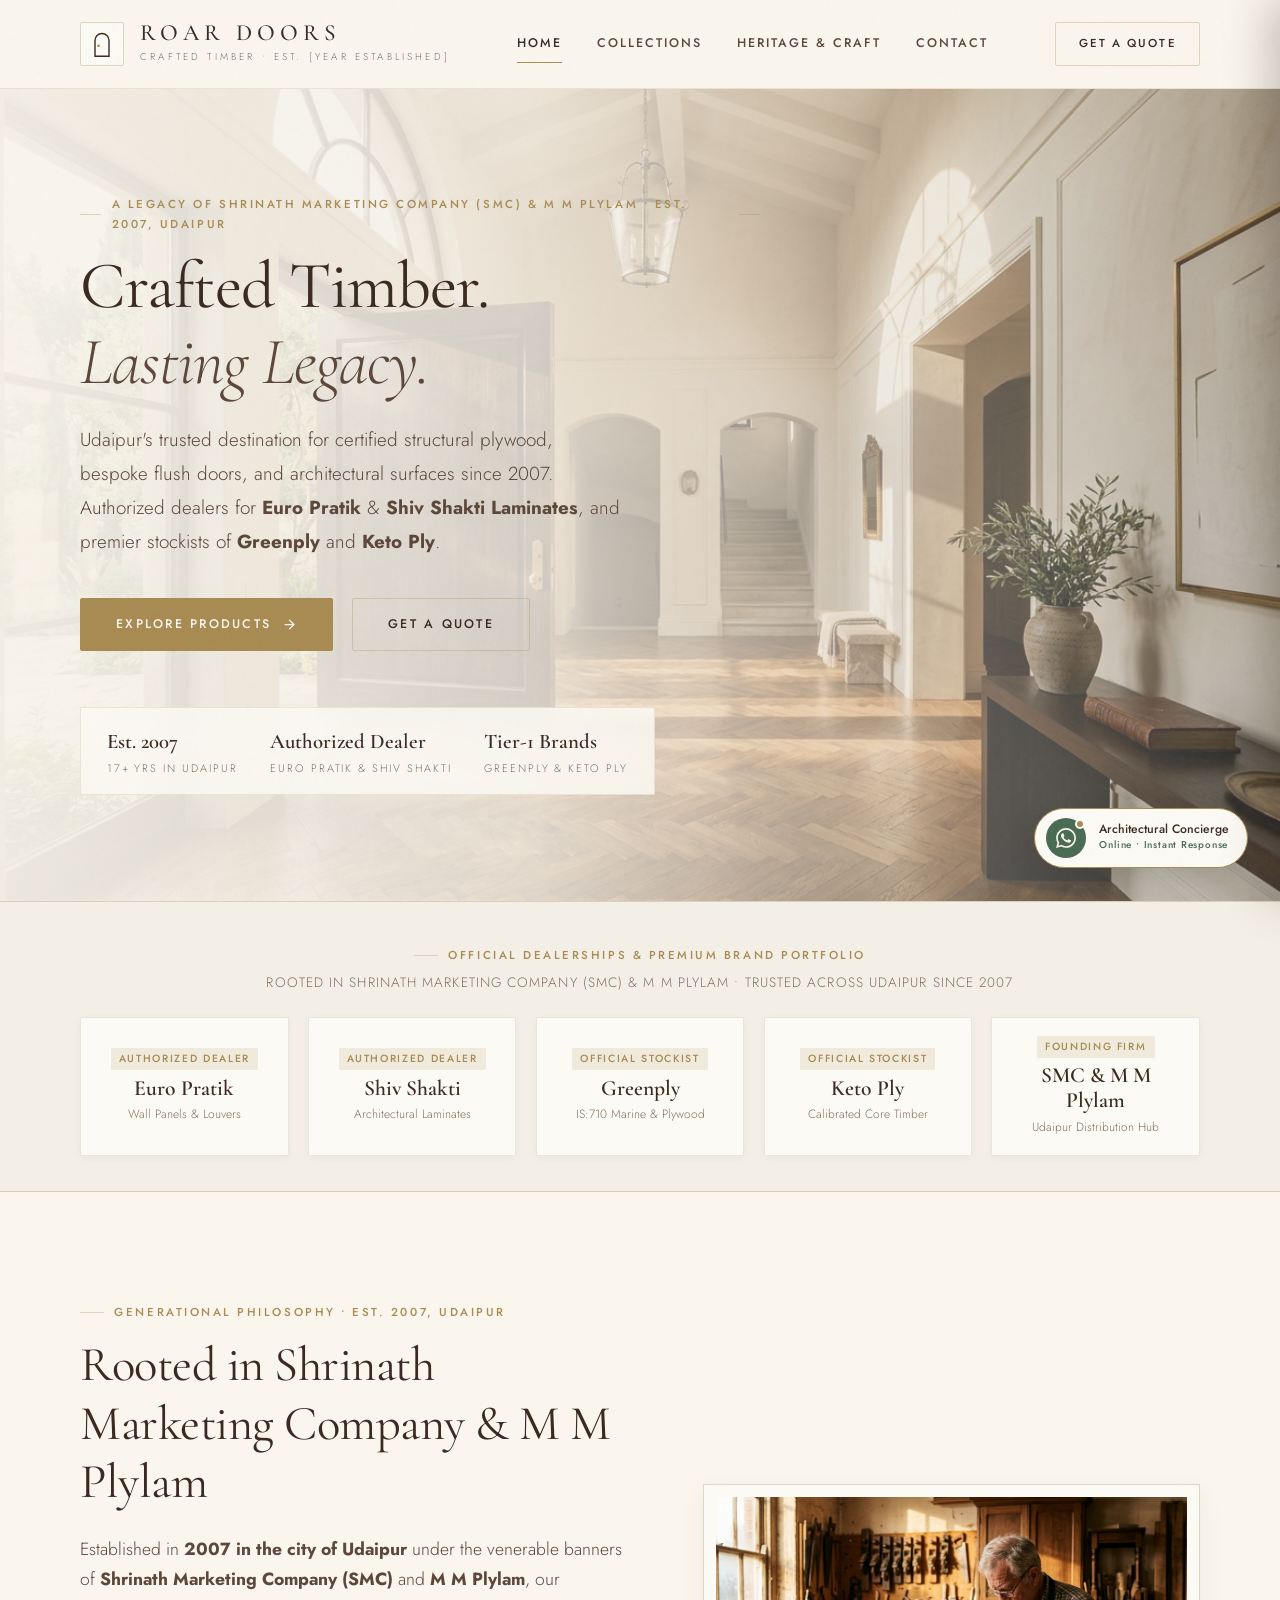
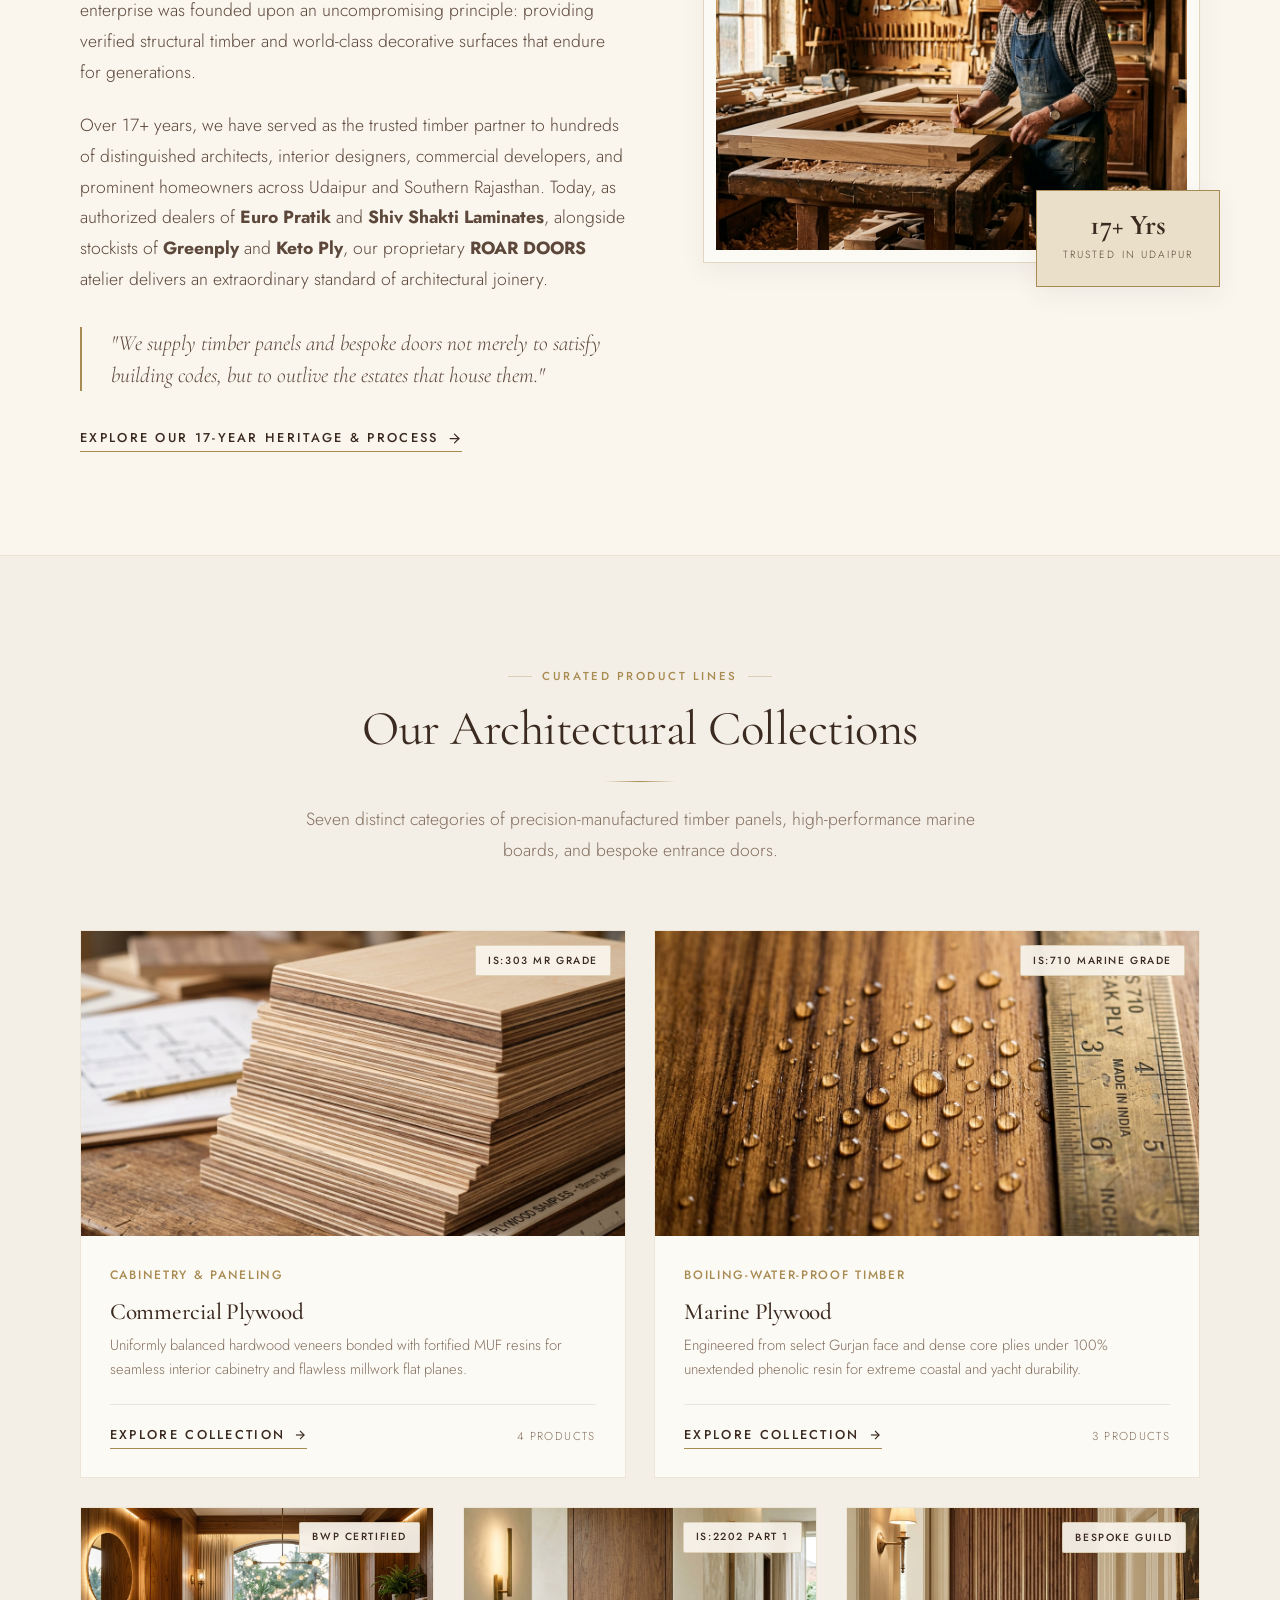
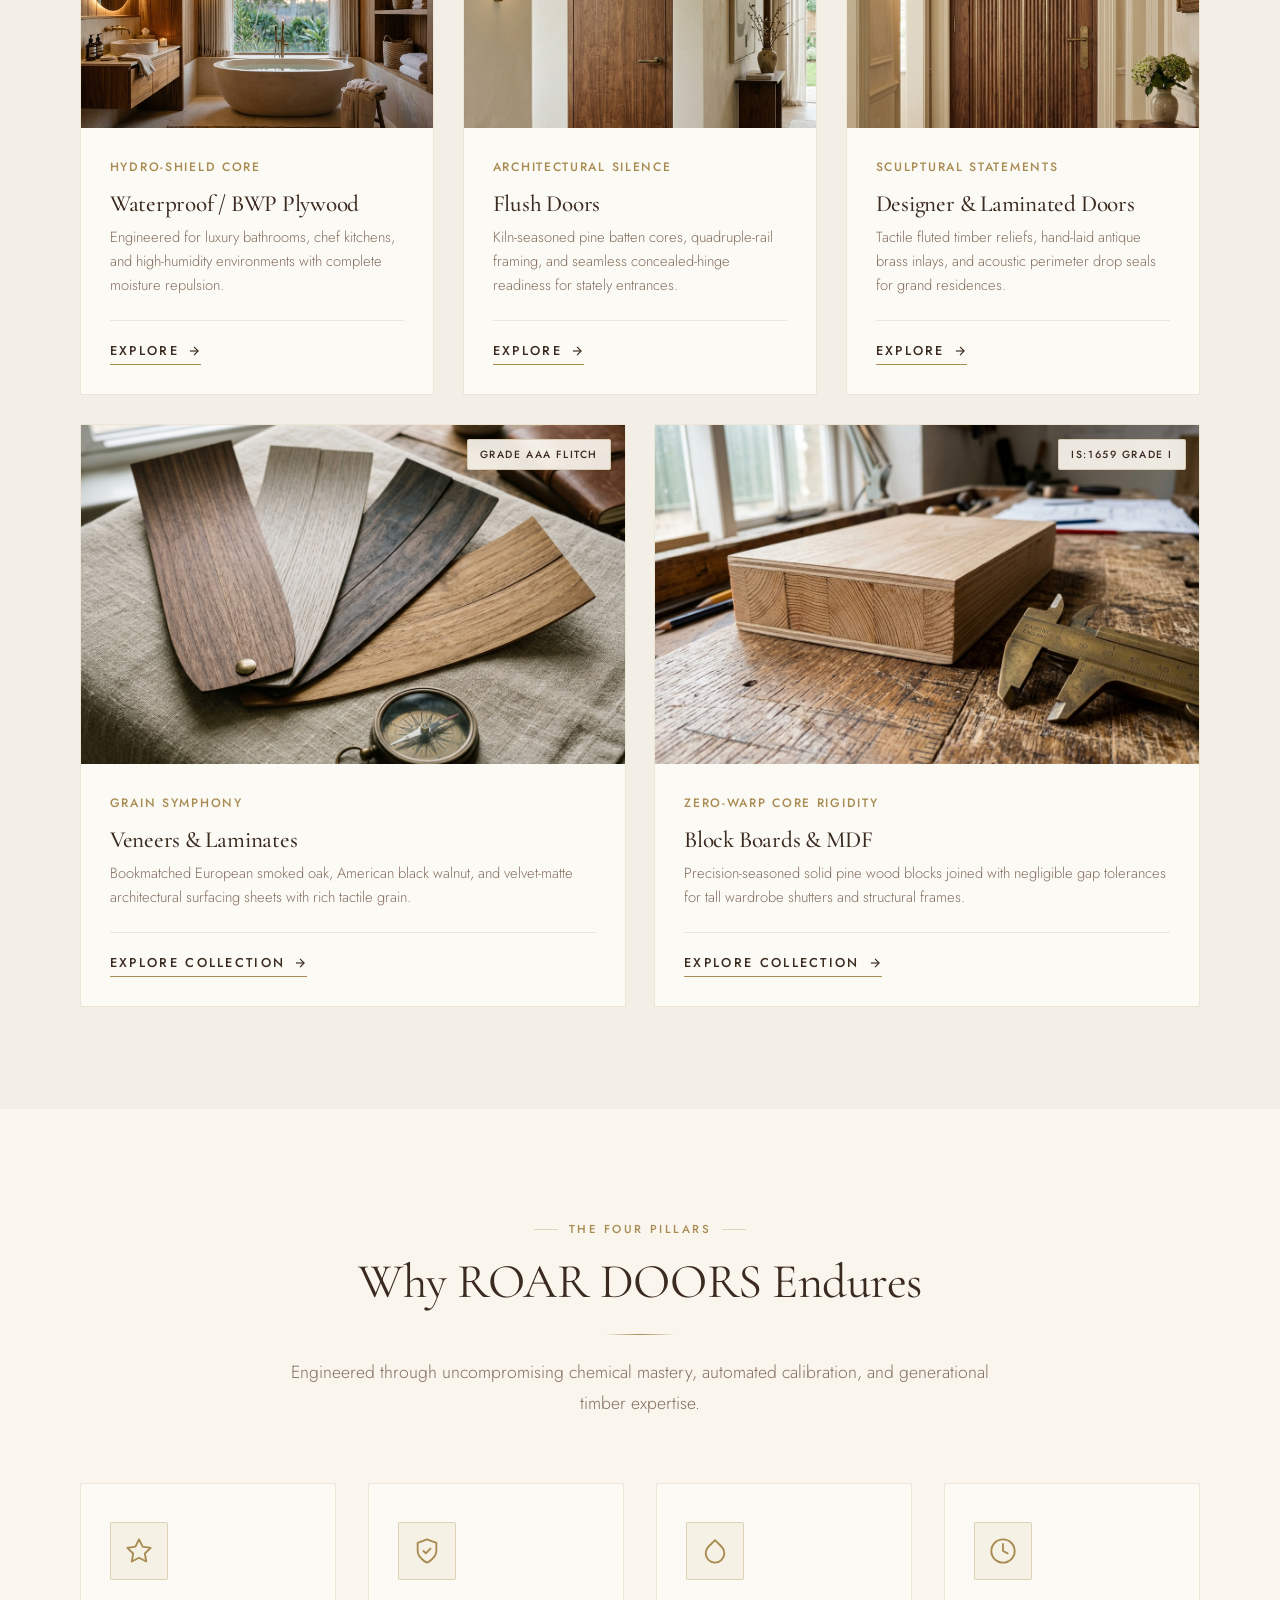
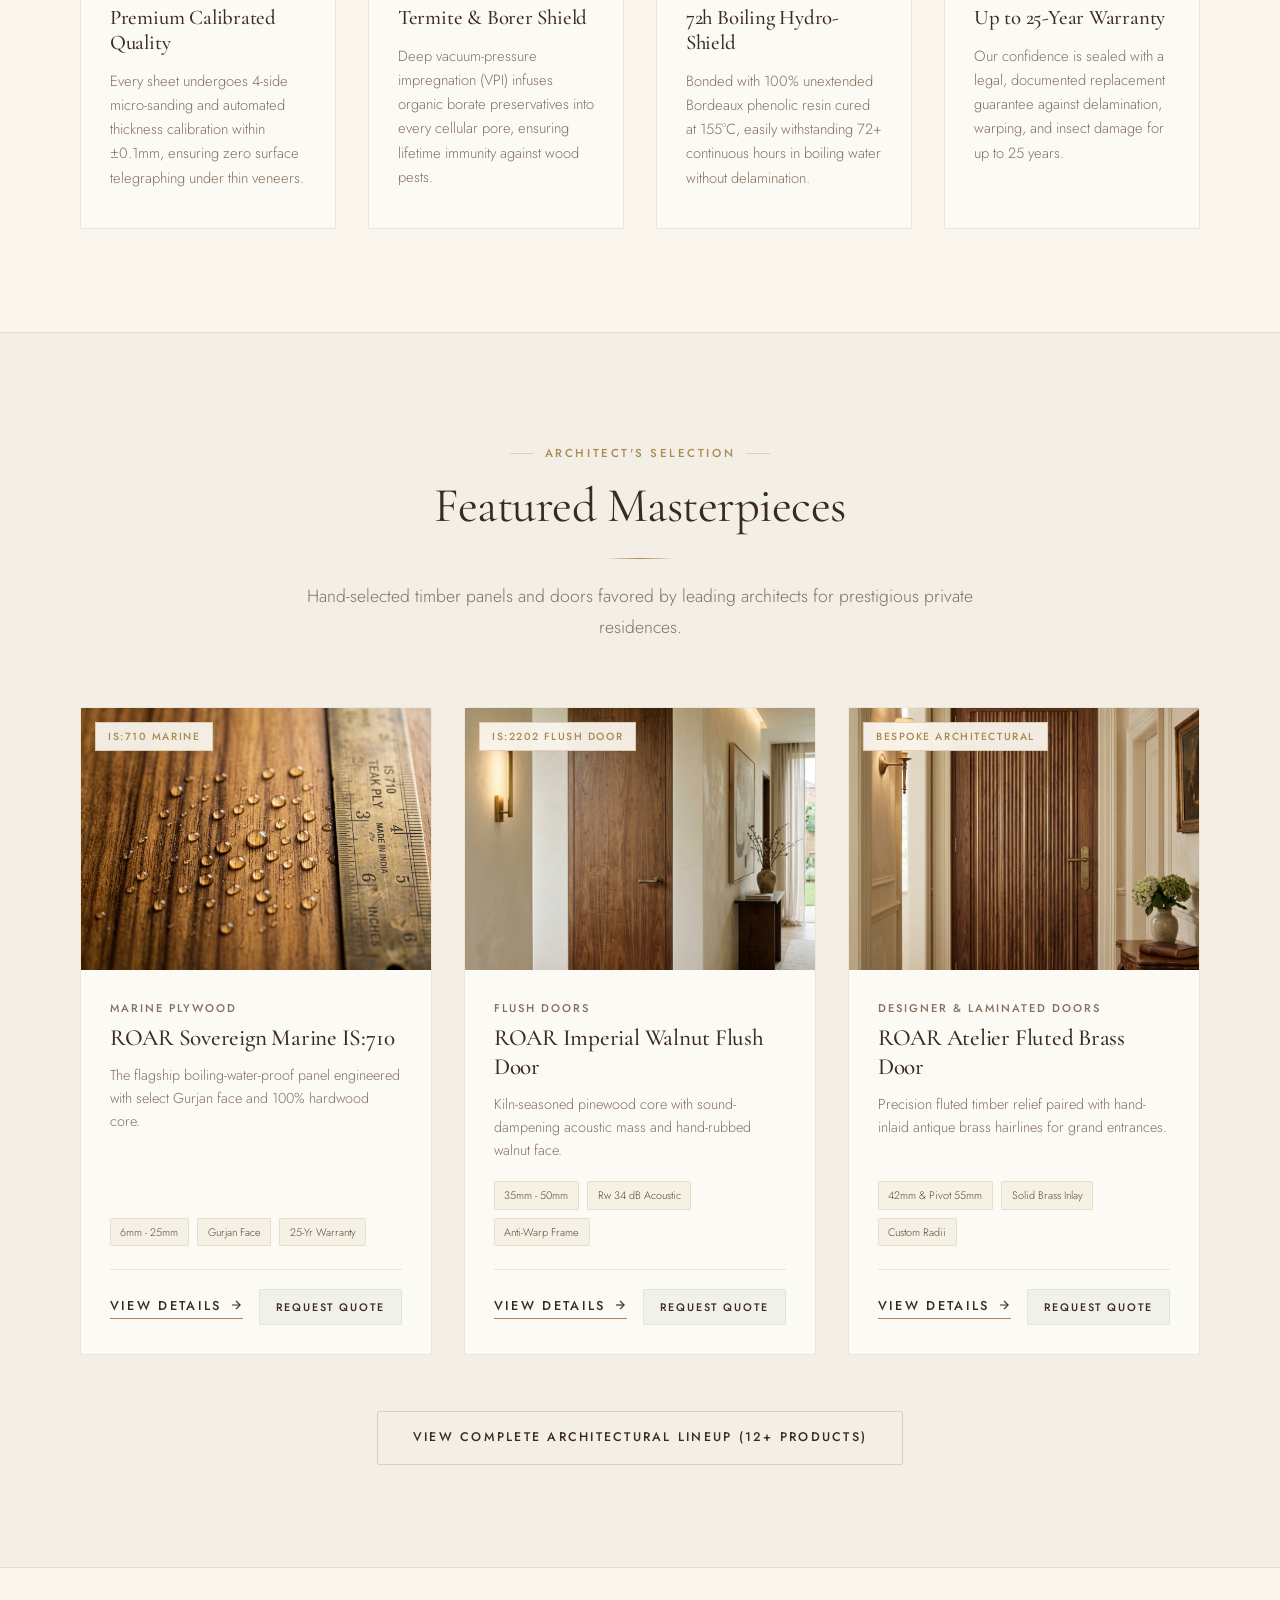
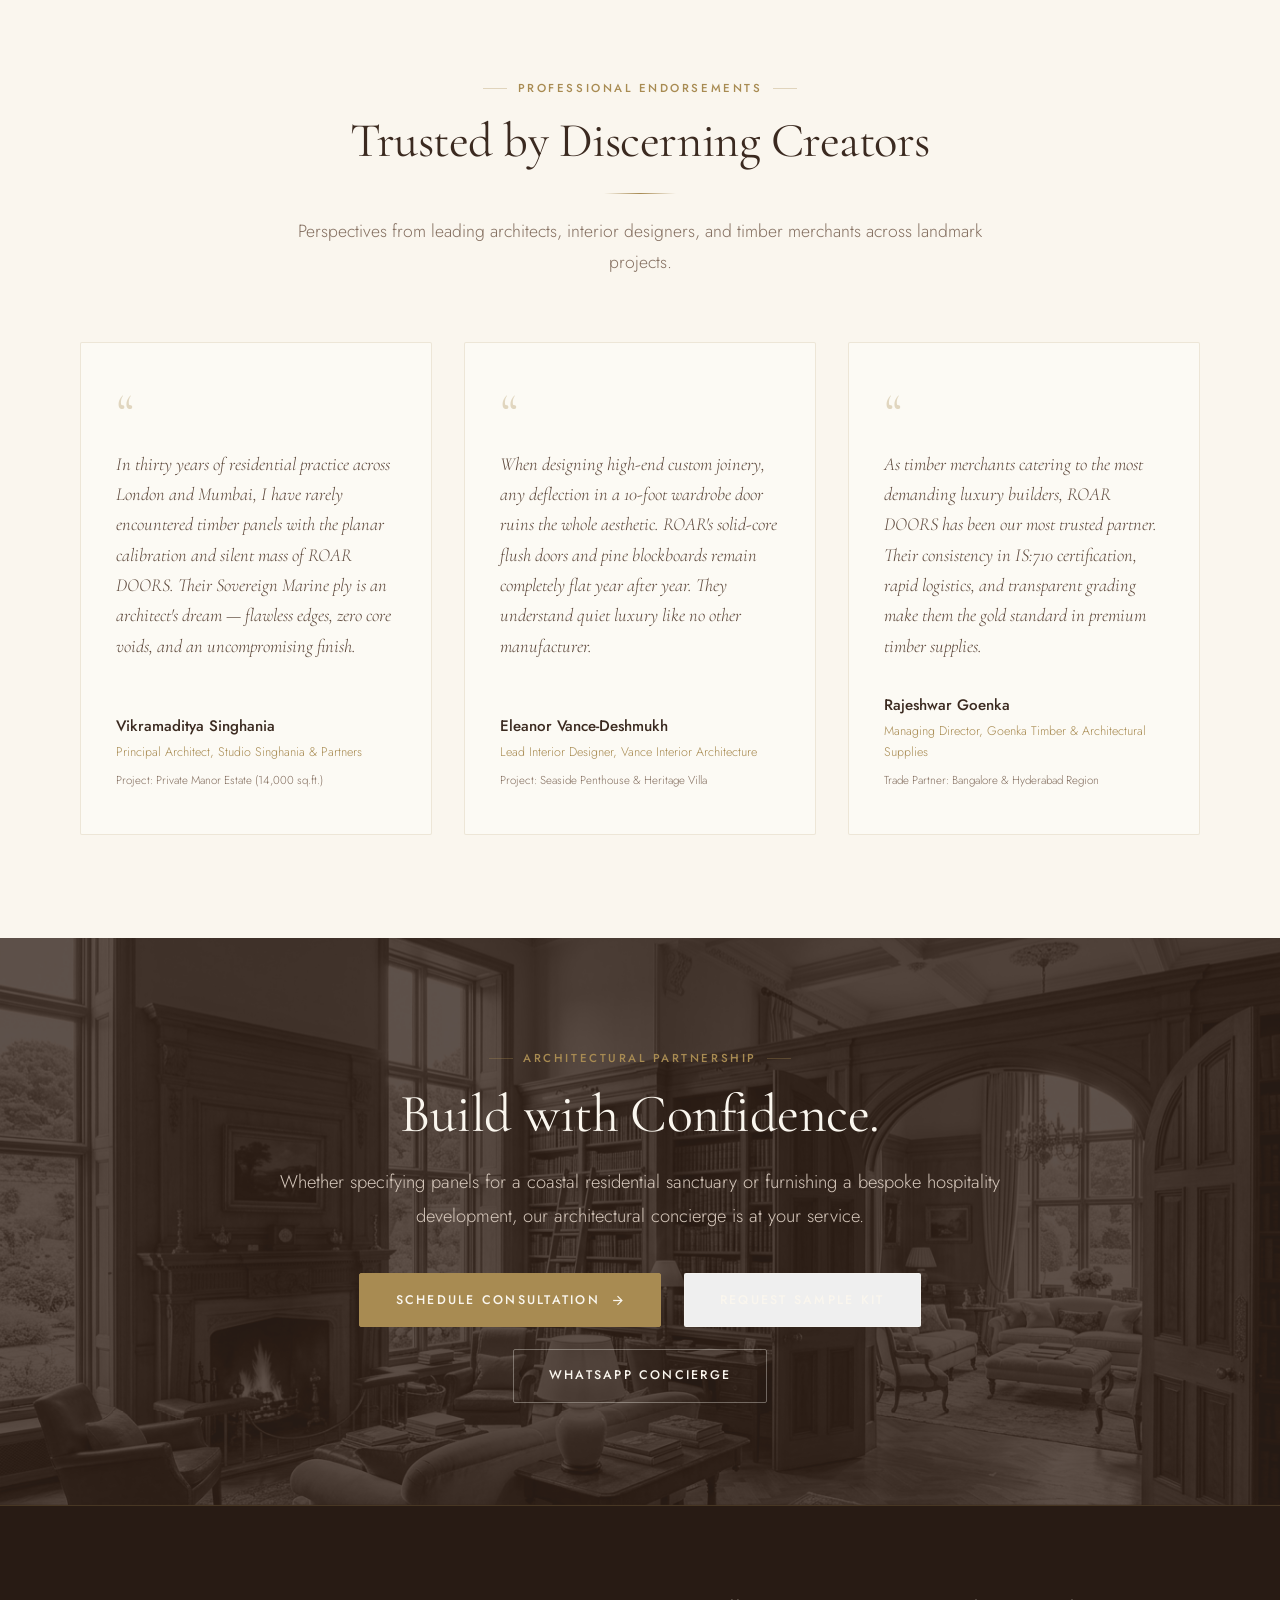
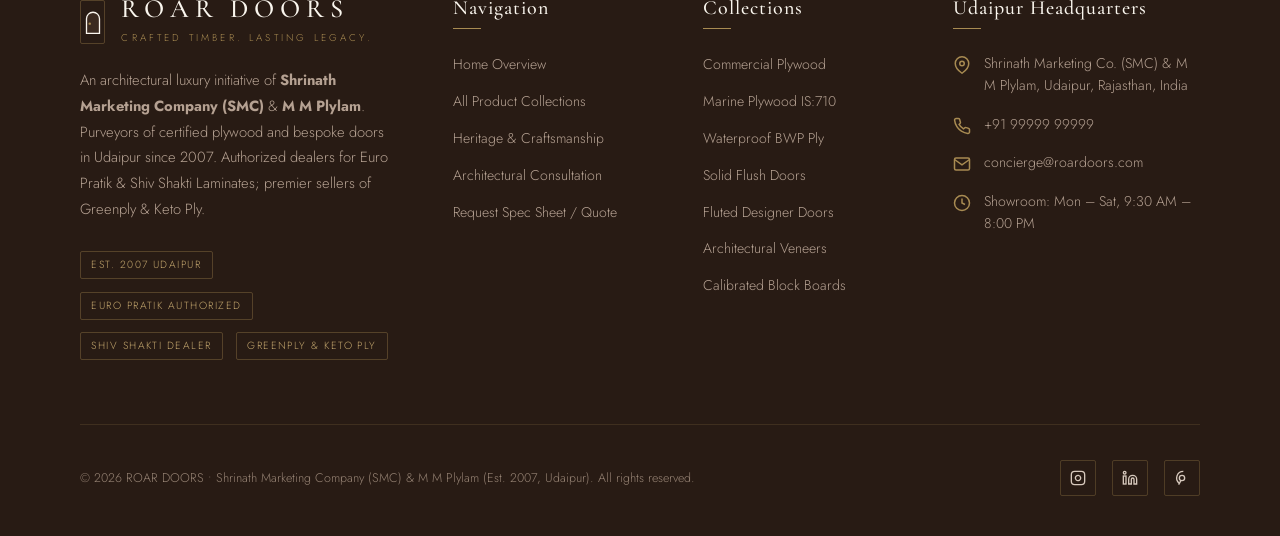
==== index.html @ 4908c3dd "Initial commit: ROAR DOORS luxury architectural timber platform" ====
<!DOCTYPE html>
<html lang="en">
<head>
  <meta charset="UTF-8">
  <meta name="viewport" content="width=device-width, initial-scale=1.0">
  <title>ROAR DOORS | Crafted Timber. Lasting Legacy. — Luxury Plywood & Bespoke Doors</title>
  <meta name="description" content="ROAR DOORS manufactures peerless commercial and marine plywood, bespoke flush doors, and architectural veneers. Quiet luxury, timeless craftsmanship, and lifelong durability.">
  <meta name="keywords" content="ROAR DOORS, luxury plywood, marine plywood IS 710, bespoke doors, flush doors, architectural veneers, quiet luxury timber, block board">
  
  <!-- Favicon -->
  <link rel="icon" type="image/png" href="assets/images/roar_doors_logo.png">

  <!-- Google Fonts: Cormorant Garamond & Jost -->
  <link rel="preconnect" href="https://fonts.googleapis.com">
  <link rel="preconnect" href="https://fonts.gstatic.com" crossorigin>
  <link href="https://fonts.googleapis.com/css2?family=Cormorant+Garamond:ital,wght@0,300;0,400;0,500;0,600;0,700;1,300;1,400;1,600&family=Jost:wght@300;400;500;600&display=swap" rel="stylesheet">

  <!-- Core & Responsive Stylesheets -->
  <link rel="stylesheet" href="css/style.css">
  <link rel="stylesheet" href="css/responsive.css">
</head>
<body>

  <!-- ========================================================================
       01. Sticky Header & Navigation
       ======================================================================== -->
  <header class="site-header" id="site-header">
    <div class="container">
      <div class="header-inner">
        <!-- Wordmark & Arched Door Emblem -->
        <a href="index.html" class="brand-mark" aria-label="ROAR DOORS Home">
          <div class="brand-emblem">
            <!-- Arched Door Monogram SVG -->
            <svg viewBox="0 0 24 32" fill="none" xmlns="http://www.w3.org/2000/svg">
              <path d="M4 30V12C4 7.58172 7.58172 4 12 4C16.4183 4 20 7.58172 20 12V30H4Z" stroke="#3B2A20" stroke-width="1.6" fill="none"/>
              <circle cx="8" cy="18" r="1.5" fill="#A88B52"/>
            </svg>
          </div>
          <div class="brand-text">
            <span class="brand-title">ROAR DOORS</span>
            <span class="brand-sub">Crafted Timber • Est. [Year established]</span>
          </div>
        </a>

        <!-- Desktop Navigation -->
        <nav class="nav-menu" aria-label="Main Navigation">
          <a href="index.html" class="nav-link active">Home</a>
          <a href="products.html" class="nav-link">Collections</a>
          <a href="about.html" class="nav-link">Heritage & Craft</a>
          <a href="contact.html" class="nav-link">Contact</a>
        </nav>

        <!-- Header Actions -->
        <div class="header-actions">
          <button class="btn btn-outline" data-open-quote-modal style="padding: 0.7rem 1.4rem; font-size: 0.72rem;">
            Get a Quote
          </button>
          <button class="mobile-toggle" aria-label="Toggle Mobile Menu">
            <svg viewBox="0 0 24 24" fill="none" stroke="currentColor" stroke-width="1.8" stroke-linecap="round" stroke-linejoin="round">
              <line x1="3" y1="12" x2="21" y2="12"></line>
              <line x1="3" y1="6" x2="21" y2="6"></line>
              <line x1="3" y1="18" x2="21" y2="18"></line>
            </svg>
          </button>
        </div>
      </div>
    </div>
  </header>

  <!-- Mobile Drawer Menu -->
  <div class="mobile-drawer-overlay"></div>
  <aside class="mobile-drawer" aria-label="Mobile Navigation Drawer">
    <div class="drawer-header">
      <div class="brand-mark">
        <div class="brand-emblem" style="width: 36px; height: 36px;">
          <svg viewBox="0 0 24 32" fill="none" style="width: 18px; height: 24px;">
            <path d="M4 30V12C4 7.58172 7.58172 4 12 4C16.4183 4 20 7.58172 20 12V30H4Z" stroke="#3B2A20" stroke-width="1.6"/>
            <circle cx="8" cy="18" r="1.5" fill="#A88B52"/>
          </svg>
        </div>
        <span class="brand-title" style="font-size: 1.25rem;">ROAR DOORS</span>
      </div>
      <button class="drawer-close-btn dialog-close-btn" aria-label="Close menu">&times;</button>
    </div>

    <nav class="drawer-links">
      <a href="index.html" class="active">Home</a>
      <a href="products.html">All Collections</a>
      <a href="about.html">Heritage & Craft</a>
      <a href="contact.html">Architectural Consultation</a>
    </nav>

    <div class="drawer-footer">
      <p style="font-size: 0.85rem; color: var(--text-muted); margin-bottom: 1.2rem;">
        Direct Inquiries: <br>
        <strong style="color: var(--text-primary);">[Phone]</strong><br>
        <span>[Email]</span>
      </p>
      <button class="btn btn-brass" style="width: 100%;" data-open-quote-modal>
        Request Architectural Quote
      </button>
    </div>
  </aside>

  <main id="main-content">
    <!-- ========================================================================
         02. Full-Screen Hero Section
         ======================================================================== -->
    <section class="hero-section" aria-label="Brand Introduction">
      <div class="hero-background">
        <!-- Hero Photography: Grand Walnut Pivot Door & Quiet Luxury Hall -->
        <img src="assets/images/hero_timber_interior.jpg" alt="ROAR DOORS bespoke solid timber pivot door in a luxury architectural villa" fetchpriority="high">
      </div>
      <div class="hero-scrim"></div>

      <div class="container">
        <div class="hero-content">
          <div class="eyebrow">A Legacy of Shrinath Marketing Company (SMC) & M M Plylam • Est. 2007, Udaipur</div>
          <h1 class="hero-tagline">
            Crafted Timber.<br>
            <em>Lasting Legacy.</em>
          </h1>
          <p class="hero-lead">
            Udaipur's trusted destination for certified structural plywood, bespoke flush doors, and architectural surfaces since 2007. Authorized dealers for <strong>Euro Pratik</strong> & <strong>Shiv Shakti Laminates</strong>, and premier stockists of <strong>Greenply</strong> and <strong>Keto Ply</strong>.
          </p>

          <div class="hero-cta-group">
            <a href="products.html" class="btn btn-brass">
              Explore Products
              <svg width="15" height="15" viewBox="0 0 24 24" fill="none" stroke="currentColor" stroke-width="2" stroke-linecap="round" stroke-linejoin="round">
                <line x1="5" y1="12" x2="19" y2="12"></line>
                <polyline points="12 5 19 12 12 19"></polyline>
              </svg>
            </a>
            <button class="btn btn-outline" data-open-quote-modal>
              Get a Quote
            </button>
          </div>

          <!-- Subtle specs banner -->
          <div class="hero-specs-badge">
            <div class="hero-spec-item">
              <strong>Est. 2007</strong>
              <span>17+ Yrs in Udaipur</span>
            </div>
            <div class="hero-spec-item">
              <strong>Authorized Dealer</strong>
              <span>Euro Pratik & Shiv Shakti</span>
            </div>
            <div class="hero-spec-item">
              <strong>Tier-1 Brands</strong>
              <span>Greenply & Keto Ply</span>
            </div>
          </div>
        </div>
      </div>
    </section>

    <!-- ========================================================================
         Authorized Brand Partners & Udaipur Heritage Strip
         ======================================================================== -->
    <section class="brand-partners-strip" aria-label="Authorized Brand Partners">
      <div class="container">
        <div class="brand-partners-header">
          <div class="eyebrow no-after">Official Dealerships & Premium Brand Portfolio</div>
          <p>Rooted in Shrinath Marketing Company (SMC) & M M Plylam • Trusted Across Udaipur Since 2007</p>
        </div>
        <div class="partners-badge-grid">
          <div class="partner-badge-card">
            <span class="partner-role">Authorized Dealer</span>
            <span class="partner-name">Euro Pratik</span>
            <span class="partner-cat">Wall Panels & Louvers</span>
          </div>
          <div class="partner-badge-card">
            <span class="partner-role">Authorized Dealer</span>
            <span class="partner-name">Shiv Shakti</span>
            <span class="partner-cat">Architectural Laminates</span>
          </div>
          <div class="partner-badge-card">
            <span class="partner-role">Official Stockist</span>
            <span class="partner-name">Greenply</span>
            <span class="partner-cat">IS:710 Marine & Plywood</span>
          </div>
          <div class="partner-badge-card">
            <span class="partner-role">Official Stockist</span>
            <span class="partner-name">Keto Ply</span>
            <span class="partner-cat">Calibrated Core Timber</span>
          </div>
          <div class="partner-badge-card">
            <span class="partner-role">Founding Firm</span>
            <span class="partner-name">SMC & M M Plylam</span>
            <span class="partner-cat">Udaipur Distribution Hub</span>
          </div>
        </div>
      </div>
    </section>

    <!-- ========================================================================
         03. Short Brand Intro (Craftsmanship & Quality)
         ======================================================================== -->
    <section class="brand-intro-section section-padding" aria-label="About the Atelier">
      <div class="container">
        <div class="brand-intro-grid">
          <div class="brand-intro-text">
            <div class="eyebrow no-after">Generational Philosophy • Est. 2007, Udaipur</div>
            <h2>Rooted in Shrinath Marketing Company & M M Plylam</h2>
            <p>
              Established in <strong>2007 in the city of Udaipur</strong> under the venerable banners of <strong>Shrinath Marketing Company (SMC)</strong> and <strong>M M Plylam</strong>, our enterprise was founded upon an uncompromising principle: providing verified structural timber and world-class decorative surfaces that endure for generations.
            </p>
            <p>
              Over 17+ years, we have served as the trusted timber partner to hundreds of distinguished architects, interior designers, commercial developers, and prominent homeowners across Udaipur and Southern Rajasthan. Today, as authorized dealers of <strong>Euro Pratik</strong> and <strong>Shiv Shakti Laminates</strong>, alongside stockists of <strong>Greenply</strong> and <strong>Keto Ply</strong>, our proprietary <strong>ROAR DOORS</strong> atelier delivers an extraordinary standard of architectural joinery.
            </p>
            <blockquote class="brand-intro-quote">
              "We supply timber panels and bespoke doors not merely to satisfy building codes, but to outlive the estates that house them."
            </blockquote>
            <a href="about.html" class="link-editorial">
              Explore Our 17-Year Heritage & Process
              <svg width="15" height="15" viewBox="0 0 24 24" fill="none" stroke="currentColor" stroke-width="2" stroke-linecap="round" stroke-linejoin="round">
                <line x1="5" y1="12" x2="19" y2="12"></line>
                <polyline points="12 5 19 12 12 19"></polyline>
              </svg>
            </a>
          </div>

          <div class="brand-intro-media">
            <div class="frame-outer">
              <img src="assets/images/artisan_craftsmanship.jpg" alt="Master craftsman inspecting seasoned solid timber in the ROAR atelier" loading="lazy">
            </div>
            <div class="intro-badge-overlay">
              <strong>17+ Yrs</strong>
              <span>Trusted in Udaipur</span>
            </div>
          </div>
        </div>
      </div>
    </section>

    <!-- ========================================================================
         04. "Our Collections" Grid (7 Distinct Product Categories)
         ======================================================================== -->
    <section class="collections-section section-padding" id="collections" aria-label="Our Product Collections">
      <div class="container">
        <div class="section-header">
          <div class="eyebrow">Curated Product Lines</div>
          <h2>Our Architectural Collections</h2>
          <div class="brass-divider"></div>
          <p>
            Seven distinct categories of precision-manufactured timber panels, high-performance marine boards, and bespoke entrance doors.
          </p>
        </div>

        <div class="collections-grid">
          <!-- 1. Commercial Plywood -->
          <article class="col-card col-card-large">
            <div class="col-card-media">
              <img src="assets/images/category_commercial_ply.jpg" alt="ROAR Commercial Plywood Stack" loading="eager">
              <span class="col-card-grade-badge">IS:303 MR Grade</span>
            </div>
            <div class="col-card-body">
              <div class="col-card-tagline">Cabinetry & Paneling</div>
              <h3>Commercial Plywood</h3>
              <p>Uniformly balanced hardwood veneers bonded with fortified MUF resins for seamless interior cabinetry and flawless millwork flat planes.</p>
              <div class="col-card-footer">
                <a href="products.html?category=commercial-plywood" class="link-editorial">
                  Explore Collection
                  <svg width="14" height="14" viewBox="0 0 24 24" fill="none" stroke="currentColor" stroke-width="2"><line x1="5" y1="12" x2="19" y2="12"></line><polyline points="12 5 19 12 12 19"></polyline></svg>
                </a>
                <span style="font-size: 0.72rem; color: var(--text-muted); text-transform: uppercase; letter-spacing: 0.12em;">4 Products</span>
              </div>
            </div>
          </article>

          <!-- 2. Marine Plywood -->
          <article class="col-card col-card-large">
            <div class="col-card-media">
              <img src="assets/images/category_marine_ply.jpg" alt="ROAR Sovereign Marine Plywood" loading="eager">
              <span class="col-card-grade-badge">IS:710 Marine Grade</span>
            </div>
            <div class="col-card-body">
              <div class="col-card-tagline">Boiling-Water-Proof Timber</div>
              <h3>Marine Plywood</h3>
              <p>Engineered from select Gurjan face and dense core plies under 100% unextended phenolic resin for extreme coastal and yacht durability.</p>
              <div class="col-card-footer">
                <a href="products.html?category=marine-plywood" class="link-editorial">
                  Explore Collection
                  <svg width="14" height="14" viewBox="0 0 24 24" fill="none" stroke="currentColor" stroke-width="2"><line x1="5" y1="12" x2="19" y2="12"></line><polyline points="12 5 19 12 12 19"></polyline></svg>
                </a>
                <span style="font-size: 0.72rem; color: var(--text-muted); text-transform: uppercase; letter-spacing: 0.12em;">3 Products</span>
              </div>
            </div>
          </article>

          <!-- 3. Waterproof / BWP Plywood -->
          <article class="col-card col-card-medium">
            <div class="col-card-media">
              <img src="assets/images/category_waterproof_bwp.jpg" alt="ROAR Waterproof BWP Plywood in Luxury Spa" loading="eager">
              <span class="col-card-grade-badge">BWP Certified</span>
            </div>
            <div class="col-card-body">
              <div class="col-card-tagline">Hydro-Shield Core</div>
              <h3>Waterproof / BWP Plywood</h3>
              <p>Engineered for luxury bathrooms, chef kitchens, and high-humidity environments with complete moisture repulsion.</p>
              <div class="col-card-footer">
                <a href="products.html?category=waterproof-bwp" class="link-editorial">
                  Explore
                  <svg width="14" height="14" viewBox="0 0 24 24" fill="none" stroke="currentColor" stroke-width="2"><line x1="5" y1="12" x2="19" y2="12"></line><polyline points="12 5 19 12 12 19"></polyline></svg>
                </a>
              </div>
            </div>
          </article>

          <!-- 4. Flush Doors -->
          <article class="col-card col-card-medium">
            <div class="col-card-media">
              <img src="assets/images/category_flush_doors.jpg" alt="ROAR Solid Core Flush Door" loading="eager">
              <span class="col-card-grade-badge">IS:2202 Part 1</span>
            </div>
            <div class="col-card-body">
              <div class="col-card-tagline">Architectural Silence</div>
              <h3>Flush Doors</h3>
              <p>Kiln-seasoned pine batten cores, quadruple-rail framing, and seamless concealed-hinge readiness for stately entrances.</p>
              <div class="col-card-footer">
                <a href="products.html?category=flush-doors" class="link-editorial">
                  Explore
                  <svg width="14" height="14" viewBox="0 0 24 24" fill="none" stroke="currentColor" stroke-width="2"><line x1="5" y1="12" x2="19" y2="12"></line><polyline points="12 5 19 12 12 19"></polyline></svg>
                </a>
              </div>
            </div>
          </article>

          <!-- 5. Designer & Laminated Doors -->
          <article class="col-card col-card-medium">
            <div class="col-card-media">
              <img src="assets/images/category_designer_doors.jpg" alt="ROAR Fluted Designer Door with Brass Inlays" loading="eager">
              <span class="col-card-grade-badge">Bespoke Guild</span>
            </div>
            <div class="col-card-body">
              <div class="col-card-tagline">Sculptural Statements</div>
              <h3>Designer & Laminated Doors</h3>
              <p>Tactile fluted timber reliefs, hand-laid antique brass inlays, and acoustic perimeter drop seals for grand residences.</p>
              <div class="col-card-footer">
                <a href="products.html?category=designer-doors" class="link-editorial">
                  Explore
                  <svg width="14" height="14" viewBox="0 0 24 24" fill="none" stroke="currentColor" stroke-width="2"><line x1="5" y1="12" x2="19" y2="12"></line><polyline points="12 5 19 12 12 19"></polyline></svg>
                </a>
              </div>
            </div>
          </article>

          <!-- 6. Veneers & Laminates -->
          <article class="col-card col-card-wide">
            <div class="col-card-media">
              <img src="assets/images/category_veneers_laminates.jpg" alt="ROAR Natural Wood Veneer Samples Fan" loading="eager">
              <span class="col-card-grade-badge">Grade AAA Flitch</span>
            </div>
            <div class="col-card-body">
              <div class="col-card-tagline">Grain Symphony</div>
              <h3>Veneers & Laminates</h3>
              <p>Bookmatched European smoked oak, American black walnut, and velvet-matte architectural surfacing sheets with rich tactile grain.</p>
              <div class="col-card-footer">
                <a href="products.html?category=veneers-laminates" class="link-editorial">
                  Explore Collection
                  <svg width="14" height="14" viewBox="0 0 24 24" fill="none" stroke="currentColor" stroke-width="2"><line x1="5" y1="12" x2="19" y2="12"></line><polyline points="12 5 19 12 12 19"></polyline></svg>
                </a>
              </div>
            </div>
          </article>

          <!-- 7. Block Boards & MDF -->
          <article class="col-card col-card-wide">
            <div class="col-card-media">
              <img src="assets/images/category_blockboards.jpg" alt="ROAR Calibrated Pine Block Board Core" loading="eager">
              <span class="col-card-grade-badge">IS:1659 Grade I</span>
            </div>
            <div class="col-card-body">
              <div class="col-card-tagline">Zero-Warp Core Rigidity</div>
              <h3>Block Boards & MDF</h3>
              <p>Precision-seasoned solid pine wood blocks joined with negligible gap tolerances for tall wardrobe shutters and structural frames.</p>
              <div class="col-card-footer">
                <a href="products.html?category=blockboards-mdf" class="link-editorial">
                  Explore Collection
                  <svg width="14" height="14" viewBox="0 0 24 24" fill="none" stroke="currentColor" stroke-width="2"><line x1="5" y1="12" x2="19" y2="12"></line><polyline points="12 5 19 12 12 19"></polyline></svg>
                </a>
              </div>
            </div>
          </article>
        </div>
      </div>
    </section>

    <!-- ========================================================================
         05. "Why ROAR DOORS" (4 Elegant Icon Points)
         ======================================================================== -->
    <section class="why-section section-padding" aria-label="Why Choose ROAR DOORS">
      <div class="container">
        <div class="section-header">
          <div class="eyebrow">The Four Pillars</div>
          <h2>Why ROAR DOORS Endures</h2>
          <div class="brass-divider"></div>
          <p>
            Engineered through uncompromising chemical mastery, automated calibration, and generational timber expertise.
          </p>
        </div>

        <div class="pillars-grid">
          <!-- Pillar 1: Premium Quality -->
          <div class="pillar-card">
            <div class="pillar-icon-box">
              <svg viewBox="0 0 24 24" fill="none" stroke="currentColor" stroke-width="1.6" stroke-linecap="round" stroke-linejoin="round">
                <polygon points="12 2 15.09 8.26 22 9.27 17 14.14 18.18 21.02 12 17.77 5.82 21.02 7 14.14 2 9.27 8.91 8.26 12 2"></polygon>
              </svg>
            </div>
            <h3>Premium Calibrated Quality</h3>
            <p>Every sheet undergoes 4-side micro-sanding and automated thickness calibration within ±0.1mm, ensuring zero surface telegraphing under thin veneers.</p>
          </div>

          <!-- Pillar 2: Termite & Borer Resistant -->
          <div class="pillar-card">
            <div class="pillar-icon-box">
              <svg viewBox="0 0 24 24" fill="none" stroke="currentColor" stroke-width="1.6" stroke-linecap="round" stroke-linejoin="round">
                <path d="M12 22s8-4 8-10V5l-8-3-8 3v7c0 6 8 10 8 10z"></path>
                <path d="M9 12l2 2 4-4"></path>
              </svg>
            </div>
            <h3>Termite & Borer Shield</h3>
            <p>Deep vacuum-pressure impregnation (VPI) infuses organic borate preservatives into every cellular pore, ensuring lifetime immunity against wood pests.</p>
          </div>

          <!-- Pillar 3: Water Resistant -->
          <div class="pillar-card">
            <div class="pillar-icon-box">
              <svg viewBox="0 0 24 24" fill="none" stroke="currentColor" stroke-width="1.6" stroke-linecap="round" stroke-linejoin="round">
                <path d="M12 2.69l5.66 5.66a8 8 0 1 1-11.31 0z"></path>
              </svg>
            </div>
            <h3>72h Boiling Hydro-Shield</h3>
            <p>Bonded with 100% unextended Bordeaux phenolic resin cured at 155°C, easily withstanding 72+ continuous hours in boiling water without delamination.</p>
          </div>

          <!-- Pillar 4: Long-Term Warranty -->
          <div class="pillar-card">
            <div class="pillar-icon-box">
              <svg viewBox="0 0 24 24" fill="none" stroke="currentColor" stroke-width="1.6" stroke-linecap="round" stroke-linejoin="round">
                <circle cx="12" cy="12" r="10"></circle>
                <polyline points="12 6 12 12 16 14"></polyline>
              </svg>
            </div>
            <h3>Up to 25-Year Warranty</h3>
            <p>Our confidence is sealed with a legal, documented replacement guarantee against delamination, warping, and insect damage for up to 25 years.</p>
          </div>
        </div>
      </div>
    </section>

    <!-- ========================================================================
         06. Featured Products Showcase Strip
         ======================================================================== -->
    <section class="featured-section section-padding" aria-label="Featured Showcase">
      <div class="container">
        <div class="section-header">
          <div class="eyebrow">Architect's Selection</div>
          <h2>Featured Masterpieces</h2>
          <div class="brass-divider"></div>
          <p>
            Hand-selected timber panels and doors favored by leading architects for prestigious private residences.
          </p>
        </div>

        <div class="featured-grid">
          <!-- Featured 1 -->
          <article class="product-card">
            <div class="product-card-media">
              <img src="assets/images/marine_plywood_luxury.jpg" alt="ROAR Sovereign Marine IS 710 Plywood" loading="eager">
              <span class="product-badge">IS:710 Marine</span>
            </div>
            <div class="product-card-body">
              <span class="product-card-category">Marine Plywood</span>
              <h3 class="product-card-title">ROAR Sovereign Marine IS:710</h3>
              <p class="product-card-desc">The flagship boiling-water-proof panel engineered with select Gurjan face and 100% hardwood core.</p>
              <div class="product-specs-chips">
                <span class="spec-chip">6mm - 25mm</span>
                <span class="spec-chip">Gurjan Face</span>
                <span class="spec-chip">25-Yr Warranty</span>
              </div>
              <div class="product-card-actions">
                <a href="product-detail.html?id=roar-sovereign-marine-is710" class="link-editorial">
                  View Details
                  <svg width="14" height="14" viewBox="0 0 24 24" fill="none" stroke="currentColor" stroke-width="2"><line x1="5" y1="12" x2="19" y2="12"></line><polyline points="12 5 19 12 12 19"></polyline></svg>
                </a>
                <button class="btn btn-sage" style="padding: 0.5rem 1rem; font-size: 0.68rem;" data-open-quote-modal data-product="ROAR Sovereign Marine IS:710">
                  Request Quote
                </button>
              </div>
            </div>
          </article>

          <!-- Featured 2 -->
          <article class="product-card">
            <div class="product-card-media">
              <img src="assets/images/category_flush_doors.jpg" alt="ROAR Imperial American Walnut Flush Door" loading="eager">
              <span class="product-badge">IS:2202 Flush Door</span>
            </div>
            <div class="product-card-body">
              <span class="product-card-category">Flush Doors</span>
              <h3 class="product-card-title">ROAR Imperial Walnut Flush Door</h3>
              <p class="product-card-desc">Kiln-seasoned pinewood core with sound-dampening acoustic mass and hand-rubbed walnut face.</p>
              <div class="product-specs-chips">
                <span class="spec-chip">35mm - 50mm</span>
                <span class="spec-chip">Rw 34 dB Acoustic</span>
                <span class="spec-chip">Anti-Warp Frame</span>
              </div>
              <div class="product-card-actions">
                <a href="product-detail.html?id=roar-imperial-walnut-flush-door" class="link-editorial">
                  View Details
                  <svg width="14" height="14" viewBox="0 0 24 24" fill="none" stroke="currentColor" stroke-width="2"><line x1="5" y1="12" x2="19" y2="12"></line><polyline points="12 5 19 12 12 19"></polyline></svg>
                </a>
                <button class="btn btn-sage" style="padding: 0.5rem 1rem; font-size: 0.68rem;" data-open-quote-modal data-product="ROAR Imperial American Walnut Flush Door">
                  Request Quote
                </button>
              </div>
            </div>
          </article>

          <!-- Featured 3 -->
          <article class="product-card">
            <div class="product-card-media">
              <img src="assets/images/category_designer_doors.jpg" alt="ROAR Atelier Fluted Timber & Brass Door" loading="eager">
              <span class="product-badge">Bespoke Architectural</span>
            </div>
            <div class="product-card-body">
              <span class="product-card-category">Designer & Laminated Doors</span>
              <h3 class="product-card-title">ROAR Atelier Fluted Brass Door</h3>
              <p class="product-card-desc">Precision fluted timber relief paired with hand-inlaid antique brass hairlines for grand entrances.</p>
              <div class="product-specs-chips">
                <span class="spec-chip">42mm & Pivot 55mm</span>
                <span class="spec-chip">Solid Brass Inlay</span>
                <span class="spec-chip">Custom Radii</span>
              </div>
              <div class="product-card-actions">
                <a href="product-detail.html?id=roar-fluted-brass-designer-door" class="link-editorial">
                  View Details
                  <svg width="14" height="14" viewBox="0 0 24 24" fill="none" stroke="currentColor" stroke-width="2"><line x1="5" y1="12" x2="19" y2="12"></line><polyline points="12 5 19 12 12 19"></polyline></svg>
                </a>
                <button class="btn btn-sage" style="padding: 0.5rem 1rem; font-size: 0.68rem;" data-open-quote-modal data-product="ROAR Atelier Fluted Timber & Brass Door">
                  Request Quote
                </button>
              </div>
            </div>
          </article>
        </div>

        <div style="text-align: center; margin-top: 3.5rem;">
          <a href="products.html" class="btn btn-outline">
            View Complete Architectural Lineup (12+ Products)
          </a>
        </div>
      </div>
    </section>

    <!-- ========================================================================
         07. Testimonials from Architects, Designers & Dealers
         ======================================================================== -->
    <section class="testimonials-section section-padding" aria-label="Endorsements">
      <div class="container">
        <div class="section-header">
          <div class="eyebrow">Professional Endorsements</div>
          <h2>Trusted by Discerning Creators</h2>
          <div class="brass-divider"></div>
          <p>
            Perspectives from leading architects, interior designers, and timber merchants across landmark projects.
          </p>
        </div>

        <div class="testimonials-grid">
          <!-- Testimonial 1 -->
          <div class="testimonial-card">
            <div>
              <div class="testimonial-quote-mark">“</div>
              <p class="testimonial-text">
                In thirty years of residential practice across London and Mumbai, I have rarely encountered timber panels with the planar calibration and silent mass of ROAR DOORS. Their Sovereign Marine ply is an architect's dream — flawless edges, zero core voids, and an uncompromising finish.
              </p>
            </div>
            <div class="testimonial-author">
              <strong>Vikramaditya Singhania</strong>
              <span>Principal Architect, Studio Singhania & Partners</span>
              <small>Project: Private Manor Estate (14,000 sq.ft.)</small>
            </div>
          </div>

          <!-- Testimonial 2 -->
          <div class="testimonial-card">
            <div>
              <div class="testimonial-quote-mark">“</div>
              <p class="testimonial-text">
                When designing high-end custom joinery, any deflection in a 10-foot wardrobe door ruins the whole aesthetic. ROAR's solid-core flush doors and pine blockboards remain completely flat year after year. They understand quiet luxury like no other manufacturer.
              </p>
            </div>
            <div class="testimonial-author">
              <strong>Eleanor Vance-Deshmukh</strong>
              <span>Lead Interior Designer, Vance Interior Architecture</span>
              <small>Project: Seaside Penthouse & Heritage Villa</small>
            </div>
          </div>

          <!-- Testimonial 3 -->
          <div class="testimonial-card">
            <div>
              <div class="testimonial-quote-mark">“</div>
              <p class="testimonial-text">
                As timber merchants catering to the most demanding luxury builders, ROAR DOORS has been our most trusted partner. Their consistency in IS:710 certification, rapid logistics, and transparent grading make them the gold standard in premium timber supplies.
              </p>
            </div>
            <div class="testimonial-author">
              <strong>Rajeshwar Goenka</strong>
              <span>Managing Director, Goenka Timber & Architectural Supplies</span>
              <small>Trade Partner: Bangalore & Hyderabad Region</small>
            </div>
          </div>
        </div>
      </div>
    </section>

    <!-- ========================================================================
         08. Call-to-Action Banner: "Build with Confidence"
         ======================================================================== -->
    <section class="cta-banner-section" aria-label="Consultation Call to Action">
      <div class="cta-banner-bg">
        <img src="assets/images/architectural_estate.jpg" alt="Quiet luxury manor estate interior" loading="lazy">
      </div>
      <div class="container">
        <div class="cta-banner-content">
          <div class="eyebrow" style="color: var(--brass-gold); border-color: rgba(168, 139, 82, 0.4);">Architectural Partnership</div>
          <h2>Build with Confidence.</h2>
          <p>
            Whether specifying panels for a coastal residential sanctuary or furnishing a bespoke hospitality development, our architectural concierge is at your service.
          </p>
          <div class="cta-banner-actions">
            <a href="contact.html" class="btn btn-brass-light">
              Schedule Consultation
              <svg width="15" height="15" viewBox="0 0 24 24" fill="none" stroke="currentColor" stroke-width="2"><line x1="5" y1="12" x2="19" y2="12"></line><polyline points="12 5 19 12 12 19"></polyline></svg>
            </a>
            <button class="btn btn-outline-white" data-open-quote-modal>
              Request Sample Kit
            </button>
            <a href="#" class="btn btn-outline-white" data-wa-trigger data-wa-msg="Hello ROAR DOORS, I am an architect interested in receiving your complete architectural sample kit and pricing catalog.">
              WhatsApp Concierge
            </a>
          </div>
        </div>
      </div>
    </section>
  </main>

  <!-- ========================================================================
       09. Luxury Footer
       ======================================================================== -->
  <footer class="site-footer" id="site-footer">
    <div class="container">
      <div class="footer-top">
        <!-- Col 1: Brand Info -->
        <div class="footer-col footer-brand">
          <div class="brand-mark" style="margin-bottom: 0.5rem;">
            <div class="brand-emblem" style="background-color: transparent; border-color: rgba(168, 139, 82, 0.35);">
              <svg viewBox="0 0 24 32" fill="none" style="width: 20px; height: 26px;">
                <path d="M4 30V12C4 7.58172 7.58172 4 12 4C16.4183 4 20 7.58172 20 12V30H4Z" stroke="#FAF6EE" stroke-width="1.6"/>
                <circle cx="8" cy="18" r="1.5" fill="#A88B52"/>
              </svg>
            </div>
            <div>
              <span class="brand-title">ROAR DOORS</span>
              <span class="brand-sub">Crafted Timber. Lasting Legacy.</span>
            </div>
          </div>
          <p class="footer-brand-desc">
            An architectural luxury initiative of <strong>Shrinath Marketing Company (SMC)</strong> & <strong>M M Plylam</strong>. Purveyors of certified plywood and bespoke doors in Udaipur since 2007. Authorized dealers for Euro Pratik & Shiv Shakti Laminates; premier sellers of Greenply & Keto Ply.
          </p>
          <div class="footer-certifications">
            <span class="cert-pill">Est. 2007 Udaipur</span>
            <span class="cert-pill">Euro Pratik Authorized</span>
            <span class="cert-pill">Shiv Shakti Dealer</span>
            <span class="cert-pill">Greenply & Keto Ply</span>
          </div>
        </div>

        <!-- Col 2: Navigation Links -->
        <div class="footer-col">
          <h4>Navigation</h4>
          <ul class="footer-links">
            <li><a href="index.html">Home Overview</a></li>
            <li><a href="products.html">All Product Collections</a></li>
            <li><a href="about.html">Heritage & Craftsmanship</a></li>
            <li><a href="contact.html">Architectural Consultation</a></li>
            <li><a href="#" data-open-quote-modal>Request Spec Sheet / Quote</a></li>
          </ul>
        </div>

        <!-- Col 3: Categories -->
        <div class="footer-col">
          <h4>Collections</h4>
          <ul class="footer-links">
            <li><a href="products.html?category=commercial-plywood">Commercial Plywood</a></li>
            <li><a href="products.html?category=marine-plywood">Marine Plywood IS:710</a></li>
            <li><a href="products.html?category=waterproof-bwp">Waterproof BWP Ply</a></li>
            <li><a href="products.html?category=flush-doors">Solid Flush Doors</a></li>
            <li><a href="products.html?category=designer-doors">Fluted Designer Doors</a></li>
            <li><a href="products.html?category=veneers-laminates">Architectural Veneers</a></li>
            <li><a href="products.html?category=blockboards-mdf">Calibrated Block Boards</a></li>
          </ul>
        </div>

        <!-- Col 4: Contact & Mills -->
        <div class="footer-col">
          <h4>Udaipur Headquarters</h4>
          <div class="footer-contact-item">
            <svg viewBox="0 0 24 24" fill="none" stroke="currentColor" stroke-width="2"><path d="M21 10c0 7-9 13-9 13s-9-6-9-13a9 9 0 0 1 18 0z"></path><circle cx="12" cy="10" r="3"></circle></svg>
            <span>Shrinath Marketing Co. (SMC) & M M Plylam, Udaipur, Rajasthan, India</span>
          </div>
          <div class="footer-contact-item">
            <svg viewBox="0 0 24 24" fill="none" stroke="currentColor" stroke-width="2"><path d="M22 16.92v3a2 2 0 0 1-2.18 2 19.79 19.79 0 0 1-8.63-3.07 19.5 19.5 0 0 1-6-6 19.79 19.79 0 0 1-3.07-8.67A2 2 0 0 1 4.11 2h3a2 2 0 0 1 2 1.72 12.84 12.84 0 0 0 .7 2.81 2 2 0 0 1-.45 2.11L8.09 9.91a16 16 0 0 0 6 6l1.27-1.27a2 2 0 0 1 2.11-.45 12.84 12.84 0 0 0 2.81.7A2 2 0 0 1 22 16.92z"></path></svg>
            <a href="tel:+919999999999">+91 99999 99999</a>
          </div>
          <div class="footer-contact-item">
            <svg viewBox="0 0 24 24" fill="none" stroke="currentColor" stroke-width="2"><path d="M4 4h16c1.1 0 2 .9 2 2v12c0 1.1-.9 2-2 2H4c-1.1 0-2-.9-2-2V6c0-1.1.9-2 2-2z"></path><polyline points="22,6 12,13 2,6"></polyline></svg>
            <a href="mailto:concierge@roardoors.com">concierge@roardoors.com</a>
          </div>
          <div class="footer-contact-item">
            <svg viewBox="0 0 24 24" fill="none" stroke="currentColor" stroke-width="2"><circle cx="12" cy="12" r="10"></circle><polyline points="12 6 12 12 16 14"></polyline></svg>
            <span>Showroom: Mon – Sat, 9:30 AM – 8:00 PM</span>
          </div>
        </div>
      </div>

      <div class="footer-bottom">
        <div>
          &copy; <span id="current-year">2026</span> ROAR DOORS • Shrinath Marketing Company (SMC) & M M Plylam (Est. 2007, Udaipur). All rights reserved.
        </div>
        <div class="footer-socials">
          <a href="#" class="footer-social-link" aria-label="Instagram">
            <svg viewBox="0 0 24 24" fill="none" stroke="currentColor" stroke-width="2"><rect x="2" y="2" width="20" height="20" rx="5" ry="5"></rect><path d="M16 11.37A4 4 0 1 1 12.63 8 4 4 0 0 1 16 11.37z"></path><line x1="17.5" y1="6.5" x2="17.51" y2="6.5"></line></svg>
          </a>
          <a href="#" class="footer-social-link" aria-label="LinkedIn">
            <svg viewBox="0 0 24 24" fill="none" stroke="currentColor" stroke-width="2"><path d="M16 8a6 6 0 0 1 6 6v7h-4v-7a2 2 0 0 0-2-2 2 2 0 0 0-2 2v7h-4v-7a6 6 0 0 1 6-6z"></path><rect x="2" y="9" width="4" height="12"></rect><circle cx="4" cy="4" r="2"></circle></svg>
          </a>
          <a href="#" class="footer-social-link" aria-label="Pinterest">
            <svg viewBox="0 0 24 24" fill="none" stroke="currentColor" stroke-width="2"><path d="M8 12a4 4 0 1 0 8 0 4 4 0 0 0-8 0"></path><path d="M10.5 15.5L7 22"></path><path d="M14 2a10 10 0 0 0-6 18"></path></svg>
          </a>
        </div>
      </div>
    </div>
  </footer>

  <!-- ========================================================================
       10. Floating WhatsApp Concierge Button (All Pages)
       ======================================================================== -->
  <a href="#" class="floating-whatsapp" data-wa-trigger aria-label="Chat with Architectural Concierge on WhatsApp">
    <div class="whatsapp-icon-circle">
      <svg viewBox="0 0 24 24" fill="currentColor">
        <path d="M.057 24l1.687-6.163c-1.041-1.804-1.588-3.849-1.587-5.946.003-6.556 5.338-11.891 11.893-11.891 3.181.001 6.167 1.24 8.413 3.488 2.245 2.248 3.481 5.236 3.48 8.414-.003 6.557-5.338 11.892-11.893 11.892-1.99-.001-3.951-.5-5.688-1.448l-6.305 1.654zm6.597-3.807c1.676.995 3.276 1.591 5.392 1.592 5.448 0 9.886-4.434 9.889-9.885.002-5.462-4.415-9.89-9.881-9.892-5.452 0-9.887 4.434-9.889 9.884-.001 2.225.651 3.891 1.746 5.634l-.999 3.648 3.742-.981zm11.387-5.464c-.074-.124-.272-.198-.57-.347-.297-.149-1.758-.868-2.031-.967-.272-.099-.47-.149-.669.149-.198.297-.768.967-.941 1.165-.173.198-.347.223-.644.074-.297-.149-1.255-.462-2.39-1.475-.883-.788-1.48-1.761-1.653-2.059-.173-.297-.018-.458.13-.606.134-.133.297-.347.446-.521.151-.172.2-.296.3-.495.099-.198.05-.372-.025-.521-.075-.148-.669-1.611-.916-2.206-.242-.579-.487-.501-.669-.51l-.57-.01c-.198 0-.52.074-.792.372s-1.04 1.016-1.04 2.479 1.065 2.876 1.213 3.074c.149.198 2.095 3.2 5.076 4.487.709.306 1.263.489 1.694.626.712.226 1.36.194 1.872.118.571-.085 1.758-.719 2.006-1.413.248-.695.248-1.29.173-1.414z"/>
      </svg>
      <div class="whatsapp-pulse-dot"></div>
    </div>
    <div class="whatsapp-text-block">
      <span class="whatsapp-text-title">Architectural Concierge</span>
      <span class="whatsapp-text-status">Online • Instant Response</span>
    </div>
  </a>

  <!-- ========================================================================
       11. Accessible Native <dialog> Modal: "Request an Architectural Quote"
       ======================================================================== -->
  <dialog class="quote-dialog" id="quote-dialog" aria-labelledby="modal-title">
    <div class="dialog-inner">
      <div class="dialog-header">
        <div>
          <div class="eyebrow no-after" style="margin-bottom: 0.3rem;">Bespoke Specification</div>
          <h3 id="modal-title">Request an Architectural Quote</h3>
        </div>
        <button class="dialog-close-btn" data-close-quote-modal aria-label="Close dialog">&times;</button>
      </div>

      <form id="quote-modal-form">
        <div class="form-row">
          <div class="form-group">
            <label class="form-label" for="quote-name">Full Name *</label>
            <input type="text" id="quote-name" name="name" class="form-input" placeholder="e.g. Ar. Sameer Mehta" required>
          </div>
          <div class="form-group">
            <label class="form-label" for="quote-phone">Phone / WhatsApp *</label>
            <input type="tel" id="quote-phone" name="phone" class="form-input" placeholder="e.g. +91 98200 00000" required>
          </div>
        </div>

        <div class="form-row">
          <div class="form-group">
            <label class="form-label" for="quote-email">Email Address *</label>
            <input type="email" id="quote-email" name="email" class="form-input" placeholder="e.g. studio@mehta-architects.com" required>
          </div>
          <div class="form-group">
            <label class="form-label" for="quote-role">Professional Role</label>
            <select id="quote-role" name="role" class="form-select">
              <option value="Architect">Architect</option>
              <option value="Interior Designer">Interior Designer</option>
              <option value="Builder / Contractor">Builder / Contractor</option>
              <option value="Dealer / Merchant">Dealer / Merchant</option>
              <option value="Homeowner">Homeowner / Client</option>
            </select>
          </div>
        </div>

        <div class="form-group">
          <label class="form-label" for="quote-product-select">Product of Interest</label>
          <select id="quote-product-select" name="product" class="form-select">
            <option value="">General Inquiries / Multi-Product Spec</option>
            <!-- Dynamically populated from data.js -->
          </select>
        </div>

        <div class="form-row">
          <div class="form-group">
            <label class="form-label" for="quote-volume">Estimated Volume / Sheets</label>
            <input type="text" id="quote-volume" name="volume" class="form-input" placeholder="e.g. 150 Sheets / 12 Doors">
          </div>
          <div class="form-group">
            <label class="form-label" for="quote-city">Project City</label>
            <input type="text" id="quote-city" name="city" class="form-input" placeholder="e.g. Mumbai, New Delhi">
          </div>
        </div>

        <div class="form-group">
          <label class="form-label" for="quote-message">Project Details / Specifications</label>
          <textarea id="quote-message" name="message" class="form-textarea" rows="3" placeholder="Provide any details regarding thickness, core requirements, or fire/acoustic ratings..."></textarea>
        </div>

        <div style="display: flex; align-items: center; justify-content: flex-end; gap: 1rem; margin-top: 1.5rem;">
          <button type="button" class="btn btn-outline" data-close-quote-modal>Cancel</button>
          <button type="submit" class="btn btn-brass">Transmit Quote Request</button>
        </div>
      </form>
    </div>
  </dialog>

  <!-- JavaScript Modules -->
  <script src="js/data.js"></script>
  <script src="js/main.js"></script>
</body>
</html>
---- css/style.css ----
/* ==========================================================================
   ROAR DOORS - Old Money Quiet Luxury Design System
   Brand: ROAR DOORS | "Crafted Timber. Lasting Legacy."
   ========================================================================== */

/* --------------------------------------------------------------------------
   01. CSS Custom Properties / Color System
   -------------------------------------------------------------------------- */
:root {
  /* Primary Foundations (Old Money Pastel & Warm Tones) */
  --bg-primary: #FAF6EE;          /* Warm Ivory / Cream */
  --bg-secondary: #F4EFE6;        /* Subtly deeper cream / linen */
  --bg-card: #FCFAF4;             /* Pure soft ivory card surface */
  --bg-elevated: #FFFDF9;         /* Floating elevation */
  
  /* Secondary Harmonic Surfaces */
  --surface-sage: #C9D3C0;        /* Soft Sage Green */
  --surface-sage-light: rgba(201, 211, 192, 0.22);
  --surface-sage-tint: rgba(201, 211, 192, 0.12);
  
  --surface-blue: #CBD5DB;        /* Dusty Powder Blue */
  --surface-blue-light: rgba(203, 213, 219, 0.25);
  
  --surface-champagne: #EADFC8;   /* Pale Champagne */
  --surface-champagne-light: rgba(234, 223, 200, 0.35);
  
  --accent-blush: #E3CFC6;        /* Muted Blush / Dusty Rose */
  --accent-blush-light: rgba(227, 207, 198, 0.28);
  
  /* Text & Deep Elements */
  --text-primary: #3B2A20;        /* Deep Walnut Brown */
  --text-secondary: #5C473A;      /* Muted Walnut / Sepia */
  --text-muted: #846F60;          /* Soft Timber Taupe */
  --text-light: #A49386;          /* Muted Label Gray-Brown */
  
  /* Metallic Antique Brass / Gold Details */
  --brass-gold: #A88B52;          /* Antique Brass / Gold */
  --brass-gold-hover: #917540;    /* Aged Deep Brass */
  --brass-gold-light: rgba(168, 139, 82, 0.15);
  --brass-hairline: rgba(168, 139, 82, 0.32);
  --brass-hairline-light: rgba(168, 139, 82, 0.18);
  --border-subtle: rgba(59, 42, 32, 0.10);
  --border-strong: rgba(59, 42, 32, 0.22);

  /* Shadows (Soft, Diffuse, Ambient) */
  --shadow-sm: 0 2px 8px rgba(59, 42, 32, 0.04);
  --shadow-md: 0 8px 24px rgba(59, 42, 32, 0.06);
  --shadow-lg: 0 16px 40px rgba(59, 42, 32, 0.08);
  --shadow-brass: 0 6px 20px rgba(168, 139, 82, 0.20);

  /* Typography */
  --font-serif: "Cormorant Garamond", Georgia, "Times New Roman", serif;
  --font-sans: "Jost", -apple-system, BlinkMacSystemFont, "Segoe UI", Roboto, sans-serif;

  /* Transitions */
  --transition-fast: 0.22s cubic-bezier(0.25, 0.1, 0.25, 1);
  --transition-smooth: 0.45s cubic-bezier(0.16, 1, 0.3, 1);
  --transition-slow: 0.8s cubic-bezier(0.16, 1, 0.3, 1);

  /* Layout */
  --container-max: 1320px;
  --header-height: 88px;
  --radius-subtle: 2px;
}

/* --------------------------------------------------------------------------
   02. CSS Reset & Base Rules
   -------------------------------------------------------------------------- */
*, *::before, *::after {
  box-sizing: border-box;
  margin: 0;
  padding: 0;
}

html {
  font-size: 16px;
  scroll-behavior: smooth;
  background-color: var(--bg-primary);
  color: var(--text-primary);
  -webkit-font-smoothing: antialiased;
  -moz-osx-font-smoothing: grayscale;
}

body {
  font-family: var(--font-sans);
  font-weight: 300;
  line-height: 1.7;
  color: var(--text-primary);
  background-color: var(--bg-primary);
  position: relative;
  overflow-x: hidden;
}

/* Subtle organic grain overlay across the entire site */
body::before {
  content: "";
  position: fixed;
  top: 0;
  left: 0;
  width: 100vw;
  height: 100vh;
  pointer-events: none;
  z-index: 9999;
  opacity: 0.025;
  background-image: url("data:image/svg+xml,%3Csvg viewBox='0 0 200 200' xmlns='http://www.w3.org/2000/svg'%3E%3Cfilter id='noiseFilter'%3E%3CfeTurbulence type='fractalNoise' baseFrequency='0.8' numOctaves='3' stitchTiles='stitch'/%3E%3C/filter%3E%3Crect width='100%25' height='100%25' filter='url(%23noiseFilter)'/%3E%3C/svg%3E");
}

img, picture, video, canvas, svg {
  display: block;
  max-width: 100%;
  height: auto;
}

input, button, textarea, select {
  font: inherit;
  color: inherit;
}

a {
  color: inherit;
  text-decoration: none;
  transition: color var(--transition-fast);
}

ul, ol {
  list-style: none;
}

/* --------------------------------------------------------------------------
   03. Typography & Hierarchy
   -------------------------------------------------------------------------- */
h1, h2, h3, h4, h5, h6 {
  font-family: var(--font-serif);
  font-weight: 400;
  line-height: 1.2;
  color: var(--text-primary);
  letter-spacing: -0.01em;
}

h1 {
  font-size: clamp(2.4rem, 5vw, 4.2rem);
  font-weight: 400;
  letter-spacing: -0.02em;
}

h2 {
  font-size: clamp(2.0rem, 3.8vw, 3.2rem);
  font-weight: 400;
}

h3 {
  font-size: clamp(1.4rem, 2.2vw, 1.9rem);
  font-weight: 500;
}

h4 {
  font-size: 1.25rem;
  font-weight: 500;
}

p {
  font-size: 1.05rem;
  color: var(--text-secondary);
  line-height: 1.75;
}

/* Small uppercase luxury labels */
.eyebrow {
  display: inline-flex;
  align-items: center;
  gap: 0.65rem;
  font-family: var(--font-sans);
  font-size: 0.72rem;
  font-weight: 500;
  text-transform: uppercase;
  letter-spacing: 0.22em;
  color: var(--brass-gold);
  margin-bottom: 0.85rem;
}

.eyebrow::before,
.eyebrow::after {
  content: "";
  display: inline-block;
  width: 24px;
  height: 1px;
  background-color: var(--brass-hairline);
}

.eyebrow.no-after::after {
  display: none;
}

.eyebrow.no-before::before {
  display: none;
}

/* --------------------------------------------------------------------------
   04. Layout & Containers
   -------------------------------------------------------------------------- */
.container {
  width: 90%;
  max-width: var(--container-max);
  margin-inline: auto;
  padding-inline: 1rem;
}

.section-padding {
  padding-block: clamp(4.5rem, 8vw, 7.5rem);
}

.section-header {
  text-align: center;
  max-width: 720px;
  margin-inline: auto;
  margin-bottom: clamp(3rem, 5vw, 4.5rem);
}

.section-header h2 {
  margin-bottom: 1.1rem;
}

.section-header p {
  font-size: 1.1rem;
  color: var(--text-muted);
}

/* Brass divider hairline */
.brass-divider {
  width: 72px;
  height: 1px;
  background: linear-gradient(90deg, transparent, var(--brass-gold), transparent);
  margin: 1.4rem auto;
}

/* --------------------------------------------------------------------------
   05. Buttons & Action Links
   -------------------------------------------------------------------------- */
.btn {
  display: inline-flex;
  align-items: center;
  justify-content: center;
  gap: 0.65rem;
  padding: 0.95rem 2.2rem;
  font-family: var(--font-sans);
  font-size: 0.78rem;
  font-weight: 500;
  text-transform: uppercase;
  letter-spacing: 0.18em;
  cursor: pointer;
  border-radius: var(--radius-subtle);
  transition: all var(--transition-fast);
  position: relative;
  text-align: center;
  border: 1px solid transparent;
}

/* Primary Brass Solid Button */
.btn-brass {
  background-color: var(--brass-gold);
  color: #FAF6EE;
  border-color: var(--brass-gold);
}

.btn-brass:hover {
  background-color: var(--brass-gold-hover);
  border-color: var(--brass-gold-hover);
  box-shadow: var(--shadow-brass);
  transform: translateY(-1px);
  color: #FFFFFF;
}

/* Outline Walnut / Brass Button */
.btn-outline {
  background-color: transparent;
  color: var(--text-primary);
  border-color: var(--brass-hairline);
}

.btn-outline:hover {
  background-color: var(--surface-champagne-light);
  border-color: var(--brass-gold);
  color: var(--text-primary);
  transform: translateY(-1px);
}

/* Soft Sage or Blush Pill Button */
.btn-sage {
  background-color: var(--surface-sage-light);
  color: var(--text-primary);
  border-color: rgba(201, 211, 192, 0.4);
}

.btn-sage:hover {
  background-color: var(--surface-sage);
  border-color: var(--surface-sage);
  transform: translateY(-1px);
}

/* Underline Text Link (Old Money Editorial) */
.link-editorial {
  display: inline-flex;
  align-items: center;
  gap: 0.5rem;
  font-size: 0.8rem;
  font-weight: 500;
  text-transform: uppercase;
  letter-spacing: 0.18em;
  color: var(--text-primary);
  position: relative;
  padding-bottom: 3px;
}

.link-editorial::after {
  content: "";
  position: absolute;
  bottom: 0;
  left: 0;
  width: 100%;
  height: 1px;
  background-color: var(--brass-gold);
  transition: transform var(--transition-fast), background-color var(--transition-fast);
  transform-origin: right;
}

.link-editorial:hover::after {
  transform: scaleX(1);
  transform-origin: left;
  background-color: var(--brass-gold-hover);
}

.link-editorial svg {
  transition: transform var(--transition-fast);
}

.link-editorial:hover svg {
  transform: translateX(4px);
}

/* --------------------------------------------------------------------------
   06. Minimal Sticky Header & Navigation
   -------------------------------------------------------------------------- */
.site-header {
  position: sticky;
  top: 0;
  z-index: 1000;
  background-color: rgba(250, 246, 238, 0.94);
  backdrop-filter: blur(12px);
  -webkit-backdrop-filter: blur(12px);
  border-bottom: 1px solid var(--brass-hairline-light);
  transition: background-color var(--transition-fast), box-shadow var(--transition-fast);
}

.site-header.scrolled {
  background-color: rgba(250, 246, 238, 0.98);
  box-shadow: 0 4px 20px rgba(59, 42, 32, 0.05);
}

.header-inner {
  display: flex;
  align-items: center;
  justify-content: space-between;
  height: var(--header-height);
}

/* Wordmark & Emblem */
.brand-mark {
  display: flex;
  align-items: center;
  gap: 1rem;
}

.brand-emblem {
  width: 44px;
  height: 44px;
  border: 1px solid var(--brass-hairline);
  display: flex;
  align-items: center;
  justify-content: center;
  background-color: var(--bg-card);
  position: relative;
  border-radius: var(--radius-subtle);
  transition: border-color var(--transition-fast);
}

.brand-emblem svg {
  width: 22px;
  height: 28px;
  fill: var(--text-primary);
}

.brand-mark:hover .brand-emblem {
  border-color: var(--brass-gold);
}

.brand-text {
  display: flex;
  flex-direction: column;
}

.brand-title {
  font-family: var(--font-serif);
  font-size: 1.45rem;
  font-weight: 500;
  letter-spacing: 0.22em;
  color: var(--text-primary);
  line-height: 1;
}

.brand-sub {
  font-size: 0.62rem;
  letter-spacing: 0.32em;
  text-transform: uppercase;
  color: var(--text-muted);
  margin-top: 4px;
}

/* Desktop Navigation */
.nav-menu {
  display: flex;
  align-items: center;
  gap: 2.2rem;
}

.nav-link {
  font-size: 0.78rem;
  font-weight: 500;
  text-transform: uppercase;
  letter-spacing: 0.16em;
  color: var(--text-secondary);
  position: relative;
  padding-block: 0.5rem;
  transition: color var(--transition-fast);
}

.nav-link::after {
  content: "";
  position: absolute;
  bottom: 0;
  left: 0;
  width: 0;
  height: 1px;
  background-color: var(--brass-gold);
  transition: width var(--transition-fast);
}

.nav-link:hover,
.nav-link.active {
  color: var(--text-primary);
}

.nav-link:hover::after,
.nav-link.active::after {
  width: 100%;
}

.header-actions {
  display: flex;
  align-items: center;
  gap: 1.2rem;
}

/* Mobile Toggle */
.mobile-toggle {
  display: none;
  background: none;
  border: none;
  padding: 0.5rem;
  cursor: pointer;
  color: var(--text-primary);
}

.mobile-toggle svg {
  width: 26px;
  height: 26px;
}

/* --------------------------------------------------------------------------
   07. Full-Screen Hero Section (Home Page)
   -------------------------------------------------------------------------- */
.hero-section {
  position: relative;
  min-height: calc(100vh - var(--header-height));
  display: flex;
  align-items: center;
  overflow: hidden;
  background-color: var(--bg-secondary);
}

.hero-background {
  position: absolute;
  inset: 0;
  z-index: 1;
}

.hero-background img {
  width: 100%;
  height: 100%;
  object-fit: cover;
  object-position: center 35%;
  filter: brightness(0.92) contrast(0.96);
  transform: scale(1.02);
  transition: transform 8s cubic-bezier(0.25, 1, 0.5, 1);
}

.hero-section:hover .hero-background img {
  transform: scale(1.05);
}

/* Subtle warm gradient scrim for legibility */
.hero-scrim {
  position: absolute;
  inset: 0;
  z-index: 2;
  background: linear-gradient(
    90deg,
    rgba(250, 246, 238, 0.94) 0%,
    rgba(250, 246, 238, 0.82) 42%,
    rgba(250, 246, 238, 0.35) 75%,
    rgba(250, 246, 238, 0.15) 100%
  );
}

.hero-content {
  position: relative;
  z-index: 3;
  max-width: 680px;
  padding-block: 4rem;
}

.hero-tagline {
  font-family: var(--font-serif);
  font-size: clamp(2.6rem, 5.2vw, 4.4rem);
  font-weight: 400;
  line-height: 1.15;
  color: var(--text-primary);
  margin-bottom: 1.4rem;
  letter-spacing: -0.015em;
}

.hero-tagline em {
  font-style: italic;
  font-weight: 300;
  color: var(--text-secondary);
}

.hero-lead {
  font-size: 1.18rem;
  color: var(--text-secondary);
  line-height: 1.8;
  margin-bottom: 2.4rem;
  max-width: 540px;
}

.hero-cta-group {
  display: flex;
  align-items: center;
  flex-wrap: wrap;
  gap: 1.2rem;
  margin-bottom: 3.5rem;
}

.hero-specs-badge {
  display: inline-flex;
  align-items: center;
  gap: 2rem;
  padding: 1rem 1.6rem;
  background-color: rgba(252, 250, 244, 0.85);
  backdrop-filter: blur(8px);
  border: 1px solid var(--brass-hairline-light);
  border-radius: var(--radius-subtle);
}

.hero-spec-item {
  display: flex;
  flex-direction: column;
}

.hero-spec-item strong {
  font-family: var(--font-serif);
  font-size: 1.3rem;
  font-weight: 600;
  color: var(--text-primary);
}

.hero-spec-item span {
  font-size: 0.68rem;
  letter-spacing: 0.18em;
  text-transform: uppercase;
  color: var(--text-muted);
}

/* --------------------------------------------------------------------------
   08. Brand Intro Strip (Craftsmanship & Heritage)
   -------------------------------------------------------------------------- */
.brand-intro-section {
  background-color: var(--bg-primary);
  border-bottom: 1px solid var(--brass-hairline-light);
}

.brand-intro-grid {
  display: grid;
  grid-template-columns: 1.1fr 1fr;
  gap: clamp(3rem, 6vw, 6rem);
  align-items: center;
}

.brand-intro-text h2 {
  margin-bottom: 1.4rem;
}

.brand-intro-text p {
  margin-bottom: 1.4rem;
  font-size: 1.1rem;
}

.brand-intro-quote {
  padding-left: 1.8rem;
  border-left: 2px solid var(--brass-gold);
  margin-block: 2rem;
  font-family: var(--font-serif);
  font-size: 1.35rem;
  font-style: italic;
  color: var(--text-secondary);
  line-height: 1.5;
}

.brand-intro-media {
  position: relative;
}

.brand-intro-media .frame-outer {
  border: 1px solid var(--brass-hairline);
  padding: 12px;
  background-color: var(--bg-card);
  box-shadow: var(--shadow-md);
}

.brand-intro-media img {
  width: 100%;
  aspect-ratio: 4 / 3;
  object-fit: cover;
  transition: transform var(--transition-smooth);
}

.brand-intro-media:hover img {
  transform: scale(1.02);
}

.intro-badge-overlay {
  position: absolute;
  bottom: -24px;
  right: -20px;
  background-color: var(--surface-champagne);
  border: 1px solid var(--brass-gold);
  padding: 1.2rem 1.6rem;
  box-shadow: var(--shadow-md);
  text-align: center;
}

.intro-badge-overlay strong {
  display: block;
  font-family: var(--font-serif);
  font-size: 1.8rem;
  color: var(--text-primary);
  line-height: 1;
}

.intro-badge-overlay span {
  font-size: 0.65rem;
  text-transform: uppercase;
  letter-spacing: 0.2em;
  color: var(--text-secondary);
}

/* --------------------------------------------------------------------------
   09. "Our Collections" Category Cards (7 Categories)
   -------------------------------------------------------------------------- */
.collections-section {
  background-color: var(--bg-secondary);
}

.collections-grid {
  display: grid;
  grid-template-columns: repeat(12, 1fr);
  gap: 1.8rem;
}

/* Asymmetric luxury rhythm */
.col-card {
  position: relative;
  background-color: var(--bg-card);
  border: 1px solid var(--brass-hairline-light);
  overflow: hidden;
  transition: all var(--transition-fast);
  display: flex;
  flex-direction: column;
}

.col-card:hover {
  border-color: var(--brass-gold);
  box-shadow: var(--shadow-lg);
  transform: translateY(-4px);
}

.col-card-large {
  grid-column: span 6;
}

.col-card-medium {
  grid-column: span 4;
}

.col-card-wide {
  grid-column: span 6;
}

.col-card-media {
  position: relative;
  overflow: hidden;
  aspect-ratio: 16 / 10;
  background-color: var(--surface-champagne-light);
}

.col-card-large .col-card-media {
  aspect-ratio: 16 / 9;
}

.col-card-media img {
  width: 100%;
  height: 100%;
  object-fit: cover;
  transition: transform var(--transition-smooth);
}

.col-card:hover .col-card-media img {
  transform: scale(1.06);
}

.col-card-grade-badge {
  position: absolute;
  top: 14px;
  right: 14px;
  background-color: rgba(250, 246, 238, 0.92);
  backdrop-filter: blur(6px);
  border: 1px solid var(--brass-hairline);
  padding: 0.35rem 0.75rem;
  font-size: 0.65rem;
  font-weight: 500;
  text-transform: uppercase;
  letter-spacing: 0.15em;
  color: var(--text-primary);
  border-radius: var(--radius-subtle);
}

.col-card-body {
  padding: 1.8rem;
  display: flex;
  flex-direction: column;
  flex-grow: 1;
}

.col-card-body h3 {
  margin-bottom: 0.4rem;
  font-size: 1.45rem;
  color: var(--text-primary);
}

.col-card-tagline {
  font-size: 0.76rem;
  font-weight: 500;
  text-transform: uppercase;
  letter-spacing: 0.14em;
  color: var(--brass-gold);
  margin-bottom: 0.8rem;
}

.col-card-body p {
  font-size: 0.92rem;
  color: var(--text-muted);
  line-height: 1.65;
  margin-bottom: 1.4rem;
  flex-grow: 1;
}

.col-card-footer {
  display: flex;
  align-items: center;
  justify-content: space-between;
  padding-top: 1.2rem;
  border-top: 1px solid var(--border-subtle);
}

/* --------------------------------------------------------------------------
   10. "Why ROAR DOORS" Four Pillars Section
   -------------------------------------------------------------------------- */
.why-section {
  background-color: var(--bg-primary);
  position: relative;
}

.pillars-grid {
  display: grid;
  grid-template-columns: repeat(4, 1fr);
  gap: 2rem;
}

.pillar-card {
  padding: 2.4rem 1.8rem;
  background-color: var(--bg-card);
  border: 1px solid var(--brass-hairline-light);
  border-radius: var(--radius-subtle);
  position: relative;
  transition: all var(--transition-fast);
}

.pillar-card:hover {
  border-color: var(--brass-gold);
  box-shadow: var(--shadow-md);
  transform: translateY(-3px);
  background-color: var(--bg-elevated);
}

.pillar-icon-box {
  width: 58px;
  height: 58px;
  margin-bottom: 1.6rem;
  border: 1px solid var(--brass-hairline);
  background-color: var(--surface-champagne-light);
  display: flex;
  align-items: center;
  justify-content: center;
  color: var(--brass-gold);
  border-radius: var(--radius-subtle);
  transition: all var(--transition-fast);
}

.pillar-card:hover .pillar-icon-box {
  background-color: var(--brass-gold);
  color: #FAF6EE;
  border-color: var(--brass-gold);
}

.pillar-icon-box svg {
  width: 28px;
  height: 28px;
}

.pillar-card h3 {
  font-size: 1.3rem;
  margin-bottom: 0.8rem;
  color: var(--text-primary);
}

.pillar-card p {
  font-size: 0.92rem;
  color: var(--text-muted);
  line-height: 1.65;
}

/* --------------------------------------------------------------------------
   11. Featured Products Showcase Strip
   -------------------------------------------------------------------------- */
.featured-section {
  background-color: var(--bg-secondary);
  border-top: 1px solid var(--brass-hairline-light);
  border-bottom: 1px solid var(--brass-hairline-light);
}

.featured-grid {
  display: grid;
  grid-template-columns: repeat(3, 1fr);
  gap: 2rem;
}

.product-card {
  background-color: var(--bg-card);
  border: 1px solid var(--brass-hairline-light);
  border-radius: var(--radius-subtle);
  overflow: hidden;
  transition: all var(--transition-fast);
  display: flex;
  flex-direction: column;
}

.product-card:hover {
  border-color: var(--brass-gold);
  box-shadow: var(--shadow-lg);
  transform: translateY(-4px);
}

.product-card-media {
  position: relative;
  aspect-ratio: 4 / 3;
  overflow: hidden;
  background-color: var(--surface-champagne-light);
}

.product-card-media img {
  width: 100%;
  height: 100%;
  object-fit: cover;
  transition: transform var(--transition-smooth);
}

.product-card:hover .product-card-media img {
  transform: scale(1.05);
}

.product-badge {
  position: absolute;
  top: 14px;
  left: 14px;
  background-color: rgba(250, 246, 238, 0.94);
  backdrop-filter: blur(6px);
  border: 1px solid var(--brass-hairline);
  padding: 0.3rem 0.75rem;
  font-size: 0.65rem;
  font-weight: 500;
  text-transform: uppercase;
  letter-spacing: 0.15em;
  color: var(--brass-gold);
}

.product-card-body {
  padding: 1.8rem;
  display: flex;
  flex-direction: column;
  flex-grow: 1;
}

.product-card-category {
  font-size: 0.7rem;
  font-weight: 500;
  text-transform: uppercase;
  letter-spacing: 0.18em;
  color: var(--text-muted);
  margin-bottom: 0.4rem;
}

.product-card-title {
  font-family: var(--font-serif);
  font-size: 1.45rem;
  font-weight: 500;
  color: var(--text-primary);
  margin-bottom: 0.65rem;
  line-height: 1.25;
}

.product-card-desc {
  font-size: 0.9rem;
  color: var(--text-muted);
  line-height: 1.6;
  margin-bottom: 1.2rem;
  flex-grow: 1;
}

.product-specs-chips {
  display: flex;
  flex-wrap: wrap;
  gap: 0.5rem;
  margin-bottom: 1.4rem;
}

.spec-chip {
  font-size: 0.68rem;
  padding: 0.25rem 0.6rem;
  background-color: var(--surface-champagne-light);
  border: 1px solid var(--brass-hairline-light);
  color: var(--text-secondary);
  border-radius: var(--radius-subtle);
}

.product-card-actions {
  display: flex;
  align-items: center;
  justify-content: space-between;
  padding-top: 1.2rem;
  border-top: 1px solid var(--border-subtle);
}

/* --------------------------------------------------------------------------
   12. Testimonials Section (Architects & Designers)
   -------------------------------------------------------------------------- */
.testimonials-section {
  background-color: var(--bg-primary);
  position: relative;
}

.testimonials-grid {
  display: grid;
  grid-template-columns: repeat(3, 1fr);
  gap: 2rem;
}

.testimonial-card {
  padding: 2.6rem 2.2rem;
  background-color: var(--bg-card);
  border: 1px solid var(--brass-hairline-light);
  border-radius: var(--radius-subtle);
  display: flex;
  flex-direction: column;
  justify-content: space-between;
  position: relative;
  transition: all var(--transition-fast);
}

.testimonial-card:hover {
  border-color: var(--brass-gold);
  box-shadow: var(--shadow-md);
  transform: translateY(-2px);
}

.testimonial-quote-mark {
  font-family: var(--font-serif);
  font-size: 3.5rem;
  line-height: 1;
  color: var(--brass-hairline);
  margin-bottom: 0.5rem;
}

.testimonial-text {
  font-family: var(--font-serif);
  font-size: 1.15rem;
  font-style: italic;
  color: var(--text-secondary);
  line-height: 1.65;
  margin-bottom: 2rem;
}

.testimonial-author strong {
  display: block;
  font-family: var(--font-sans);
  font-size: 0.95rem;
  font-weight: 500;
  color: var(--text-primary);
  margin-bottom: 2px;
}

.testimonial-author span {
  display: block;
  font-size: 0.78rem;
  color: var(--brass-gold);
  margin-bottom: 2px;
}

.testimonial-author small {
  font-size: 0.72rem;
  color: var(--text-muted);
}

/* --------------------------------------------------------------------------
   13. Call-To-Action Banner: "Build with Confidence"
   -------------------------------------------------------------------------- */
.cta-banner-section {
  position: relative;
  background-color: #2F2119; /* Warm deep walnut timber */
  color: #FAF6EE;
  overflow: hidden;
  padding-block: clamp(5rem, 8vw, 7.5rem);
}

.cta-banner-bg {
  position: absolute;
  inset: 0;
  opacity: 0.22;
  mix-blend-mode: luminosity;
}

.cta-banner-bg img {
  width: 100%;
  height: 100%;
  object-fit: cover;
}

.cta-banner-content {
  position: relative;
  z-index: 2;
  text-align: center;
  max-width: 760px;
  margin-inline: auto;
}

.cta-banner-content h2 {
  color: #FAF6EE;
  font-size: clamp(2.4rem, 4.2vw, 3.8rem);
  margin-bottom: 1.2rem;
}

.cta-banner-content p {
  color: #D6C8BC;
  font-size: 1.15rem;
  line-height: 1.8;
  margin-bottom: 2.6rem;
}

.cta-banner-actions {
  display: flex;
  align-items: center;
  justify-content: center;
  flex-wrap: wrap;
  gap: 1.4rem;
}

.btn-brass-light {
  background-color: var(--brass-gold);
  color: #FAF6EE;
  border-color: var(--brass-gold);
}

.btn-brass-light:hover {
  background-color: #C4A76E;
  color: #2F2119;
  border-color: #C4A76E;
}

.btn-outline-white {
  border-color: rgba(250, 246, 238, 0.35);
  color: #FAF6EE;
}

.btn-outline-white:hover {
  background-color: rgba(250, 246, 238, 0.1);
  border-color: #FAF6EE;
  color: #FAF6EE;
}

/* --------------------------------------------------------------------------
   14. Luxury Footer
   -------------------------------------------------------------------------- */
.site-footer {
  background-color: #281B14; /* Deepest timber walnut */
  color: #D6C8BC;
  border-top: 1px solid rgba(168, 139, 82, 0.25);
  padding-top: clamp(4.5rem, 7vw, 6rem);
  padding-bottom: 2.5rem;
  font-size: 0.9rem;
}

.footer-top {
  display: grid;
  grid-template-columns: 2fr 1.2fr 1.2fr 1.6fr;
  gap: clamp(2rem, 5vw, 4rem);
  margin-bottom: 4rem;
}

.footer-brand .brand-title {
  color: #FAF6EE;
  font-size: 1.65rem;
}

.footer-brand .brand-sub {
  color: #A88B52;
}

.footer-brand-desc {
  color: #B5A192;
  font-size: 0.92rem;
  line-height: 1.75;
  margin-top: 1.2rem;
  margin-bottom: 1.8rem;
  max-width: 340px;
}

.footer-certifications {
  display: flex;
  align-items: center;
  gap: 0.8rem;
  flex-wrap: wrap;
}

.cert-pill {
  font-size: 0.65rem;
  text-transform: uppercase;
  letter-spacing: 0.14em;
  padding: 0.25rem 0.65rem;
  border: 1px solid rgba(168, 139, 82, 0.35);
  color: #C4A76E;
  border-radius: var(--radius-subtle);
}

.footer-col h4 {
  font-family: var(--font-serif);
  font-size: 1.25rem;
  color: #FAF6EE;
  margin-bottom: 1.4rem;
  letter-spacing: 0.05em;
  position: relative;
  padding-bottom: 0.6rem;
}

.footer-col h4::after {
  content: "";
  position: absolute;
  bottom: 0;
  left: 0;
  width: 28px;
  height: 1px;
  background-color: var(--brass-gold);
}

.footer-links li {
  margin-bottom: 0.75rem;
}

.footer-links a {
  color: #B5A192;
  font-size: 0.88rem;
  transition: color var(--transition-fast), padding-left var(--transition-fast);
}

.footer-links a:hover {
  color: #FAF6EE;
  padding-left: 4px;
}

.footer-contact-item {
  display: flex;
  align-items: flex-start;
  gap: 0.85rem;
  margin-bottom: 1rem;
  color: #B5A192;
  font-size: 0.88rem;
  line-height: 1.6;
}

.footer-contact-item svg {
  width: 18px;
  height: 18px;
  flex-shrink: 0;
  margin-top: 4px;
  color: var(--brass-gold);
}

.footer-contact-item a {
  color: #B5A192;
}

.footer-contact-item a:hover {
  color: #FAF6EE;
}

.footer-bottom {
  display: flex;
  align-items: center;
  justify-content: space-between;
  flex-wrap: wrap;
  gap: 1.2rem;
  padding-top: 2.2rem;
  border-top: 1px solid rgba(168, 139, 82, 0.18);
  font-size: 0.78rem;
  color: #968374;
}

.footer-socials {
  display: flex;
  align-items: center;
  gap: 1rem;
}

.footer-social-link {
  width: 36px;
  height: 36px;
  border: 1px solid rgba(168, 139, 82, 0.3);
  display: flex;
  align-items: center;
  justify-content: center;
  color: #D6C8BC;
  border-radius: var(--radius-subtle);
  transition: all var(--transition-fast);
}

.footer-social-link:hover {
  border-color: var(--brass-gold);
  color: #FAF6EE;
  background-color: rgba(168, 139, 82, 0.15);
  transform: translateY(-2px);
}

.footer-social-link svg {
  width: 16px;
  height: 16px;
}

/* --------------------------------------------------------------------------
   15. Floating WhatsApp Concierge Button
   -------------------------------------------------------------------------- */
.floating-whatsapp {
  position: fixed;
  bottom: 2rem;
  right: 2rem;
  z-index: 900;
  display: flex;
  align-items: center;
  gap: 0.85rem;
  background-color: var(--bg-card);
  border: 1px solid var(--brass-gold);
  padding: 0.55rem 1.1rem 0.55rem 0.65rem;
  border-radius: 40px;
  box-shadow: 0 8px 28px rgba(59, 42, 32, 0.18);
  cursor: pointer;
  transition: all var(--transition-fast);
}

.floating-whatsapp:hover {
  transform: translateY(-3px);
  box-shadow: 0 12px 36px rgba(59, 42, 32, 0.25);
  background-color: #FAF6EE;
}

.whatsapp-icon-circle {
  width: 40px;
  height: 40px;
  background-color: #4A6B53; /* Deep sage/forest green (refined old-money, not neon) */
  color: #FAF6EE;
  border-radius: 50%;
  display: flex;
  align-items: center;
  justify-content: center;
  position: relative;
  transition: background-color var(--transition-fast);
}

.floating-whatsapp:hover .whatsapp-icon-circle {
  background-color: #38533F;
}

.whatsapp-icon-circle svg {
  width: 20px;
  height: 20px;
  fill: #FAF6EE;
}

.whatsapp-pulse-dot {
  position: absolute;
  top: 1px;
  right: 1px;
  width: 10px;
  height: 10px;
  background-color: var(--brass-gold);
  border: 2px solid var(--bg-card);
  border-radius: 50%;
}

.whatsapp-text-block {
  display: flex;
  flex-direction: column;
}

.whatsapp-text-title {
  font-family: var(--font-sans);
  font-size: 0.76rem;
  font-weight: 500;
  color: var(--text-primary);
  line-height: 1.2;
}

.whatsapp-text-status {
  font-size: 0.62rem;
  color: #4A6B53;
  letter-spacing: 0.08em;
  font-weight: 500;
}

/* --------------------------------------------------------------------------
   16. Accessible Native <dialog> Modal for Quotes & Samples
   -------------------------------------------------------------------------- */
dialog.quote-dialog {
  position: fixed;
  top: 50%;
  left: 50%;
  transform: translate(-50%, -50%) scale(0.96);
  opacity: 0;
  border: 1px solid var(--brass-gold);
  background-color: var(--bg-primary);
  color: var(--text-primary);
  padding: 0;
  max-width: 620px;
  width: 92%;
  border-radius: var(--radius-subtle);
  box-shadow: 0 24px 60px rgba(59, 42, 32, 0.35);
  z-index: 2000;
  transition: opacity 0.3s ease, transform 0.3s cubic-bezier(0.16, 1, 0.3, 1);
  overflow: hidden;
}

dialog.quote-dialog[open] {
  opacity: 1;
  transform: translate(-50%, -50%) scale(1);
}

dialog.quote-dialog::backdrop {
  background-color: rgba(59, 42, 32, 0.65);
  backdrop-filter: blur(6px);
  -webkit-backdrop-filter: blur(6px);
}

.dialog-inner {
  padding: clamp(2rem, 4vw, 3rem);
  max-height: 88vh;
  overflow-y: auto;
}

.dialog-header {
  display: flex;
  align-items: flex-start;
  justify-content: space-between;
  margin-bottom: 1.8rem;
  padding-bottom: 1.2rem;
  border-bottom: 1px solid var(--brass-hairline-light);
}

.dialog-header h3 {
  font-size: 1.85rem;
  color: var(--text-primary);
}

.dialog-close-btn {
  background: none;
  border: none;
  font-size: 1.6rem;
  cursor: pointer;
  color: var(--text-muted);
  line-height: 1;
  padding: 0.2rem;
  transition: color var(--transition-fast);
}

.dialog-close-btn:hover {
  color: var(--text-primary);
}

/* Form Styles */
.form-group {
  margin-bottom: 1.3rem;
}

.form-label {
  display: block;
  font-size: 0.76rem;
  font-weight: 500;
  text-transform: uppercase;
  letter-spacing: 0.16em;
  color: var(--text-secondary);
  margin-bottom: 0.5rem;
}

.form-input,
.form-select,
.form-textarea {
  width: 100%;
  padding: 0.85rem 1rem;
  background-color: var(--bg-card);
  border: 1px solid var(--brass-hairline);
  color: var(--text-primary);
  font-size: 0.95rem;
  border-radius: var(--radius-subtle);
  transition: border-color var(--transition-fast), box-shadow var(--transition-fast);
}

.form-input:focus,
.form-select:focus,
.form-textarea:focus {
  outline: none;
  border-color: var(--brass-gold);
  box-shadow: 0 0 0 3px rgba(168, 139, 82, 0.15);
  background-color: #FFFFFF;
}

.form-row {
  display: grid;
  grid-template-columns: 1fr 1fr;
  gap: 1.2rem;
}

/* Toast Alerts */
.toast-container {
  position: fixed;
  bottom: 2rem;
  left: 2rem;
  z-index: 2500;
  display: flex;
  flex-direction: column;
  gap: 0.8rem;
  pointer-events: none;
}

.toast-msg {
  pointer-events: auto;
  background-color: var(--text-primary);
  color: #FAF6EE;
  border: 1px solid var(--brass-gold);
  padding: 0.85rem 1.4rem;
  font-size: 0.85rem;
  border-radius: var(--radius-subtle);
  box-shadow: var(--shadow-lg);
  display: flex;
  align-items: center;
  gap: 0.75rem;
  animation: slideToast 0.35s cubic-bezier(0.16, 1, 0.3, 1) forwards;
}

@keyframes slideToast {
  from {
    opacity: 0;
    transform: translateY(20px);
  }
  to {
    opacity: 1;
    transform: translateY(0);
  }
}

/* ==========================================================================
   Authorized Brand Partners Bar & Udaipur Legacy Badges
   ========================================================================== */
.brand-partners-strip {
  background-color: var(--bg-secondary);
  border-top: 1px solid var(--brass-hairline);
  border-bottom: 1px solid var(--brass-hairline);
  padding: 2.2rem 0;
  position: relative;
  z-index: 5;
}

.brand-partners-header {
  text-align: center;
  margin-bottom: 1.4rem;
}

.brand-partners-header .eyebrow {
  margin-bottom: 0.35rem;
}

.brand-partners-header p {
  font-size: 0.85rem;
  color: var(--text-muted);
  letter-spacing: 0.08em;
  text-transform: uppercase;
}

.partners-badge-grid {
  display: flex;
  justify-content: center;
  align-items: stretch;
  gap: 1.2rem;
  flex-wrap: wrap;
}

.partner-badge-card {
  background-color: var(--bg-card);
  border: 1px solid var(--brass-hairline-light);
  padding: 1.1rem 1.6rem;
  display: flex;
  flex-direction: column;
  justify-content: center;
  align-items: center;
  text-align: center;
  min-width: 190px;
  flex: 1 1 200px;
  max-width: 260px;
  transition: all var(--transition-fast);
  box-shadow: var(--shadow-sm);
  position: relative;
}

.partner-badge-card:hover {
  border-color: var(--brass-gold);
  transform: translateY(-2px);
  box-shadow: var(--shadow-md);
}

.partner-badge-card .partner-role {
  font-size: 0.65rem;
  letter-spacing: 0.16em;
  text-transform: uppercase;
  color: var(--brass-gold);
  font-weight: 500;
  margin-bottom: 0.35rem;
  display: inline-block;
  padding: 2px 8px;
  background-color: var(--brass-gold-light);
  border-radius: 1px;
}

.partner-badge-card .partner-name {
  font-family: var(--font-serif);
  font-size: 1.35rem;
  font-weight: 600;
  color: var(--text-primary);
  line-height: 1.15;
  margin-bottom: 0.25rem;
}

.partner-badge-card .partner-cat {
  font-size: 0.75rem;
  color: var(--text-muted);
}

/* Dealership Showcase Grid on About page */
.dealership-grid {
  display: grid;
  grid-template-columns: repeat(auto-fit, minmax(280px, 1fr));
  gap: 1.8rem;
  margin-top: 2.5rem;
}

.dealership-card {
  background-color: var(--bg-card);
  border: 1px solid var(--brass-hairline);
  padding: 2.2rem 1.8rem;
  position: relative;
  transition: all var(--transition-fast);
  display: flex;
  flex-direction: column;
  box-shadow: var(--shadow-sm);
}

.dealership-card:hover {
  border-color: var(--brass-gold);
  box-shadow: var(--shadow-md);
  transform: translateY(-3px);
}

.dealership-badge-pill {
  align-self: flex-start;
  font-size: 0.68rem;
  letter-spacing: 0.14em;
  text-transform: uppercase;
  font-weight: 600;
  padding: 4px 10px;
  background-color: var(--brass-gold-light);
  color: var(--brass-gold);
  border: 1px solid var(--brass-hairline);
  margin-bottom: 1.2rem;
}

.dealership-card h3 {
  font-family: var(--font-serif);
  font-size: 1.65rem;
  color: var(--text-primary);
  margin-bottom: 0.6rem;
}

.dealership-card p {
  font-size: 0.92rem;
  color: var(--text-secondary);
  line-height: 1.65;
  margin-bottom: 1.2rem;
  flex-grow: 1;
}

.dealership-card-meta {
  font-size: 0.78rem;
  color: var(--text-muted);
  border-top: 1px solid var(--border-subtle);
  padding-top: 0.9rem;
  display: flex;
  align-items: center;
  gap: 0.5rem;
}

.dealership-card-meta svg {
  color: var(--brass-gold);
  flex-shrink: 0;
}

/* Legacy trust banner / pill */
.legacy-trust-box {
  background-color: var(--bg-card);
  border: 1px solid var(--brass-hairline);
  padding: 1.6rem 2rem;
  margin-top: 2rem;
  display: flex;
  align-items: center;
  gap: 1.5rem;
}

.legacy-trust-icon {
  width: 52px;
  height: 52px;
  border-radius: 50%;
  background-color: var(--brass-gold-light);
  border: 1px solid var(--brass-hairline);
  display: flex;
  align-items: center;
  justify-content: center;
  flex-shrink: 0;
  color: var(--brass-gold);
}

.legacy-trust-text strong {
  font-family: var(--font-serif);
  font-size: 1.2rem;
  color: var(--text-primary);
  display: block;
  margin-bottom: 0.2rem;
}

.legacy-trust-text p {
  font-size: 0.88rem;
  color: var(--text-muted);
  line-height: 1.5;
  margin: 0;
}

@media (max-width: 768px) {
  .partner-badge-card {
    min-width: 140px;
    flex: 1 1 140px;
    padding: 0.9rem 1rem;
  }
  .legacy-trust-box {
    flex-direction: column;
    align-items: flex-start;
    padding: 1.4rem;
  }
}
---- css/responsive.css ----
/* ==========================================================================
   ROAR DOORS - Extended Pages & Responsive Styles
   Catalog, Product Detail, About, Contact & Mobile Breakpoints
   ========================================================================== */

/* --------------------------------------------------------------------------
   01. Page Headers & Breadcrumbs (Inner Pages)
   -------------------------------------------------------------------------- */
.page-hero {
  background-color: var(--bg-secondary);
  border-bottom: 1px solid var(--brass-hairline-light);
  padding-block: clamp(3.5rem, 6vw, 5.5rem);
  position: relative;
  overflow: hidden;
}

.page-hero-scrim {
  position: absolute;
  inset: 0;
  background: radial-gradient(circle at 80% 50%, rgba(234, 223, 200, 0.45) 0%, transparent 60%);
  pointer-events: none;
}

.page-hero-content {
  position: relative;
  z-index: 2;
  max-width: 820px;
}

.page-hero h1 {
  margin-bottom: 1rem;
}

.breadcrumbs {
  display: flex;
  align-items: center;
  flex-wrap: wrap;
  gap: 0.6rem;
  font-size: 0.75rem;
  text-transform: uppercase;
  letter-spacing: 0.16em;
  color: var(--text-muted);
  margin-bottom: 1.4rem;
}

.breadcrumbs a {
  color: var(--text-muted);
}

.breadcrumbs a:hover {
  color: var(--brass-gold);
}

.breadcrumbs span.current {
  color: var(--text-primary);
  font-weight: 500;
}

/* --------------------------------------------------------------------------
   02. Products Catalog Page (Filter / Sort Bar & Grid)
   -------------------------------------------------------------------------- */
.catalog-toolbar {
  background-color: var(--bg-card);
  border: 1px solid var(--brass-hairline-light);
  padding: 1.4rem 1.8rem;
  margin-bottom: 3rem;
  display: flex;
  align-items: center;
  justify-content: space-between;
  flex-wrap: wrap;
  gap: 1.4rem;
  border-radius: var(--radius-subtle);
}

.filter-group-wrap {
  display: flex;
  align-items: center;
  flex-wrap: wrap;
  gap: 0.8rem;
}

.filter-pill {
  padding: 0.5rem 1.1rem;
  font-size: 0.74rem;
  font-weight: 500;
  text-transform: uppercase;
  letter-spacing: 0.14em;
  border: 1px solid var(--brass-hairline);
  background-color: transparent;
  color: var(--text-secondary);
  border-radius: var(--radius-subtle);
  cursor: pointer;
  transition: all var(--transition-fast);
}

.filter-pill:hover {
  border-color: var(--brass-gold);
  color: var(--text-primary);
  background-color: var(--surface-champagne-light);
}

.filter-pill.active {
  background-color: var(--brass-gold);
  border-color: var(--brass-gold);
  color: #FAF6EE;
}

.catalog-search-sort {
  display: flex;
  align-items: center;
  gap: 1rem;
}

.search-input-wrap {
  position: relative;
  min-width: 240px;
}

.search-input-wrap input {
  width: 100%;
  padding: 0.55rem 0.9rem 0.55rem 2.2rem;
  font-size: 0.84rem;
  border: 1px solid var(--brass-hairline);
  background-color: var(--bg-primary);
  border-radius: var(--radius-subtle);
}

.search-input-wrap input:focus {
  outline: none;
  border-color: var(--brass-gold);
}

.search-input-wrap svg {
  position: absolute;
  top: 50%;
  left: 0.75rem;
  transform: translateY(-50%);
  width: 15px;
  height: 15px;
  color: var(--text-muted);
}

.sort-select {
  padding: 0.55rem 1rem;
  font-size: 0.82rem;
  border: 1px solid var(--brass-hairline);
  background-color: var(--bg-primary);
  border-radius: var(--radius-subtle);
  cursor: pointer;
  color: var(--text-secondary);
}

.catalog-grid {
  display: grid;
  grid-template-columns: repeat(3, 1fr);
  gap: 2.2rem;
}

.catalog-empty-state {
  grid-column: 1 / -1;
  text-align: center;
  padding: 5rem 2rem;
  background-color: var(--bg-card);
  border: 1px solid var(--brass-hairline-light);
}

.catalog-empty-state h3 {
  margin-bottom: 0.8rem;
}

/* Secondary filter bar (Thickness & Finish) */
.sub-filters-row {
  display: flex;
  align-items: center;
  flex-wrap: wrap;
  gap: 1rem;
  padding-top: 1rem;
  margin-top: 1rem;
  border-top: 1px dashed var(--brass-hairline-light);
  width: 100%;
  font-size: 0.82rem;
  color: var(--text-muted);
}

.sub-filter-select {
  padding: 0.4rem 0.8rem;
  font-size: 0.78rem;
  background-color: var(--bg-primary);
  border: 1px solid var(--brass-hairline);
  border-radius: var(--radius-subtle);
}

/* --------------------------------------------------------------------------
   03. Single Product Detail Page
   -------------------------------------------------------------------------- */
.product-detail-layout {
  display: grid;
  grid-template-columns: 1.15fr 1fr;
  gap: clamp(3rem, 6vw, 6rem);
  align-items: flex-start;
  margin-bottom: 5rem;
}

/* Gallery Showcase */
.gallery-container {
  position: sticky;
  top: 110px;
}

.main-image-viewport {
  position: relative;
  aspect-ratio: 4 / 3;
  overflow: hidden;
  border: 1px solid var(--brass-hairline);
  background-color: var(--bg-card);
  margin-bottom: 1.2rem;
  border-radius: var(--radius-subtle);
  box-shadow: var(--shadow-md);
}

.main-image-viewport img {
  width: 100%;
  height: 100%;
  object-fit: cover;
  transition: transform var(--transition-smooth);
}

.main-image-viewport:hover img {
  transform: scale(1.04);
}

.gallery-thumbnails {
  display: grid;
  grid-template-columns: repeat(4, 1fr);
  gap: 0.8rem;
}

.thumb-btn {
  aspect-ratio: 1;
  overflow: hidden;
  border: 1px solid var(--brass-hairline);
  background-color: var(--bg-card);
  cursor: pointer;
  padding: 0;
  border-radius: var(--radius-subtle);
  transition: all var(--transition-fast);
}

.thumb-btn img {
  width: 100%;
  height: 100%;
  object-fit: cover;
}

.thumb-btn:hover,
.thumb-btn.active {
  border-color: var(--brass-gold);
  box-shadow: 0 0 0 2px var(--brass-gold);
}

/* Product Info Column */
.product-info-col h1 {
  font-size: clamp(2.2rem, 4vw, 3.2rem);
  margin-bottom: 0.8rem;
}

.product-info-tagline {
  font-size: 0.86rem;
  font-weight: 500;
  text-transform: uppercase;
  letter-spacing: 0.16em;
  color: var(--brass-gold);
  margin-bottom: 1.4rem;
}

.product-editorial-desc {
  font-size: 1.05rem;
  color: var(--text-secondary);
  line-height: 1.8;
  margin-bottom: 2rem;
}

.detail-actions-row {
  display: flex;
  align-items: center;
  flex-wrap: wrap;
  gap: 1.2rem;
  margin-bottom: 2.5rem;
  padding-bottom: 2rem;
  border-bottom: 1px solid var(--border-subtle);
}

.btn-whatsapp-direct {
  background-color: #38533F; /* Deep forest/sage luxury tone */
  color: #FAF6EE;
  border-color: #38533F;
}

.btn-whatsapp-direct:hover {
  background-color: #2D4233;
  color: #FFFFFF;
}

/* Key Features List */
.features-list {
  margin-bottom: 2.5rem;
}

.features-list h4 {
  margin-bottom: 1.2rem;
  font-size: 1.15rem;
}

.feature-item {
  display: flex;
  align-items: flex-start;
  gap: 0.85rem;
  margin-bottom: 0.85rem;
  font-size: 0.95rem;
  color: var(--text-secondary);
}

.feature-check-icon {
  width: 18px;
  height: 18px;
  color: var(--brass-gold);
  flex-shrink: 0;
  margin-top: 3px;
}

/* Specifications Table */
.specs-section {
  background-color: var(--bg-card);
  border: 1px solid var(--brass-hairline);
  padding: clamp(2.5rem, 5vw, 4rem);
  margin-bottom: 5rem;
  border-radius: var(--radius-subtle);
}

.specs-section h3 {
  margin-bottom: 1.8rem;
}

.specs-table {
  width: 100%;
  border-collapse: collapse;
  font-size: 0.92rem;
}

.specs-table th,
.specs-table td {
  padding: 1.1rem 1.4rem;
  text-align: left;
  border-bottom: 1px solid var(--border-subtle);
}

.specs-table th {
  width: 32%;
  font-family: var(--font-sans);
  font-size: 0.76rem;
  font-weight: 500;
  text-transform: uppercase;
  letter-spacing: 0.16em;
  color: var(--text-muted);
  background-color: var(--surface-champagne-light);
}

.specs-table td {
  color: var(--text-primary);
  font-weight: 400;
}

.specs-table tr:last-child th,
.specs-table tr:last-child td {
  border-bottom: none;
}

/* Applications Grid */
.applications-section {
  margin-bottom: 5rem;
}

.applications-grid {
  display: grid;
  grid-template-columns: repeat(3, 1fr);
  gap: 1.6rem;
}

.application-box {
  padding: 1.8rem;
  background-color: var(--bg-card);
  border: 1px solid var(--brass-hairline-light);
  border-radius: var(--radius-subtle);
  display: flex;
  align-items: center;
  gap: 1.2rem;
  transition: all var(--transition-fast);
}

.application-box:hover {
  border-color: var(--brass-gold);
  box-shadow: var(--shadow-sm);
  transform: translateY(-2px);
}

.app-icon {
  width: 44px;
  height: 44px;
  background-color: var(--surface-champagne-light);
  border: 1px solid var(--brass-hairline);
  display: flex;
  align-items: center;
  justify-content: center;
  color: var(--brass-gold);
  flex-shrink: 0;
  border-radius: var(--radius-subtle);
}

.app-icon svg {
  width: 22px;
  height: 22px;
}

.app-name {
  font-family: var(--font-serif);
  font-size: 1.15rem;
  color: var(--text-primary);
}

/* --------------------------------------------------------------------------
   04. About Page (Heritage, Philosophy, Process & Certifications)
   -------------------------------------------------------------------------- */
.heritage-story-grid {
  display: grid;
  grid-template-columns: 1fr 1fr;
  gap: clamp(3rem, 6vw, 6rem);
  align-items: center;
  margin-bottom: 6rem;
}

.heritage-story-img {
  position: relative;
  border: 1px solid var(--brass-hairline);
  padding: 14px;
  background-color: var(--bg-card);
  box-shadow: var(--shadow-md);
}

.heritage-story-img img {
  width: 100%;
  aspect-ratio: 16 / 10;
  object-fit: cover;
}

.values-grid {
  display: grid;
  grid-template-columns: repeat(4, 1fr);
  gap: 2rem;
  margin-bottom: 6rem;
}

.value-card {
  padding: 2.2rem 1.6rem;
  background-color: var(--bg-card);
  border: 1px solid var(--brass-hairline-light);
  border-radius: var(--radius-subtle);
  border-top: 3px solid var(--brass-gold);
}

.value-card h3 {
  font-size: 1.25rem;
  margin-bottom: 0.8rem;
}

.value-card p {
  font-size: 0.9rem;
  color: var(--text-muted);
}

/* Manufacturing Process Steps */
.process-timeline {
  display: grid;
  grid-template-columns: repeat(5, 1fr);
  gap: 1.5rem;
  position: relative;
  margin-bottom: 6rem;
}

.process-step {
  background-color: var(--bg-card);
  border: 1px solid var(--brass-hairline-light);
  padding: 2rem 1.4rem;
  border-radius: var(--radius-subtle);
  position: relative;
  transition: all var(--transition-fast);
}

.process-step:hover {
  border-color: var(--brass-gold);
  transform: translateY(-3px);
  box-shadow: var(--shadow-md);
}

.step-num {
  font-family: var(--font-serif);
  font-size: 2.2rem;
  color: var(--brass-hairline);
  line-height: 1;
  margin-bottom: 0.8rem;
}

.process-step h4 {
  font-size: 1.05rem;
  margin-bottom: 0.6rem;
  color: var(--text-primary);
}

.process-step p {
  font-size: 0.84rem;
  color: var(--text-muted);
  line-height: 1.6;
}

/* Certifications Showcase */
.cert-showcase-box {
  background-color: var(--bg-card);
  border: 1px solid var(--brass-hairline);
  padding: clamp(3rem, 5vw, 4.5rem);
  text-align: center;
  border-radius: var(--radius-subtle);
}

.cert-badges-row {
  display: flex;
  align-items: center;
  justify-content: center;
  flex-wrap: wrap;
  gap: 2.2rem;
  margin-top: 2.5rem;
}

.cert-seal {
  display: flex;
  flex-direction: column;
  align-items: center;
  padding: 1.5rem 1.8rem;
  border: 1px solid var(--brass-hairline-light);
  background-color: var(--bg-primary);
  min-width: 170px;
  border-radius: var(--radius-subtle);
  transition: all var(--transition-fast);
}

.cert-seal:hover {
  border-color: var(--brass-gold);
  transform: translateY(-2px);
}

.cert-seal strong {
  font-family: var(--font-serif);
  font-size: 1.35rem;
  color: var(--brass-gold);
  margin-bottom: 4px;
}

.cert-seal span {
  font-size: 0.68rem;
  letter-spacing: 0.16em;
  text-transform: uppercase;
  color: var(--text-muted);
}

/* --------------------------------------------------------------------------
   05. Contact Page (Form, Direct Details, Map & Trade Inquiries)
   -------------------------------------------------------------------------- */
.contact-layout {
  display: grid;
  grid-template-columns: 1fr 1.35fr;
  gap: clamp(3rem, 6vw, 6rem);
  margin-bottom: 5rem;
}

.contact-info-panel {
  background-color: var(--bg-card);
  border: 1px solid var(--brass-hairline);
  padding: clamp(2.4rem, 4vw, 3.5rem);
  border-radius: var(--radius-subtle);
}

.contact-info-panel h3 {
  margin-bottom: 1.2rem;
}

.contact-card-list {
  margin-top: 2rem;
}

.contact-card-item {
  display: flex;
  align-items: flex-start;
  gap: 1.2rem;
  margin-bottom: 2rem;
  padding-bottom: 1.8rem;
  border-bottom: 1px solid var(--border-subtle);
}

.contact-card-item:last-child {
  border-bottom: none;
  margin-bottom: 0;
  padding-bottom: 0;
}

.contact-card-icon {
  width: 44px;
  height: 44px;
  background-color: var(--surface-champagne-light);
  border: 1px solid var(--brass-hairline);
  display: flex;
  align-items: center;
  justify-content: center;
  color: var(--brass-gold);
  flex-shrink: 0;
  border-radius: var(--radius-subtle);
}

.contact-card-icon svg {
  width: 20px;
  height: 20px;
}

.contact-card-text strong {
  display: block;
  font-family: var(--font-sans);
  font-size: 0.74rem;
  font-weight: 500;
  text-transform: uppercase;
  letter-spacing: 0.16em;
  color: var(--brass-gold);
  margin-bottom: 4px;
}

.contact-card-text p,
.contact-card-text a {
  color: var(--text-primary);
  font-size: 0.95rem;
  line-height: 1.6;
}

.contact-card-text a:hover {
  color: var(--brass-gold);
}

/* Contact Form Panel */
.contact-form-panel {
  background-color: var(--bg-card);
  border: 1px solid var(--brass-hairline);
  padding: clamp(2.4rem, 4vw, 3.5rem);
  border-radius: var(--radius-subtle);
  box-shadow: var(--shadow-sm);
}

.contact-form-panel h3 {
  margin-bottom: 0.6rem;
}

.contact-form-panel p.lead {
  font-size: 0.95rem;
  color: var(--text-muted);
  margin-bottom: 2rem;
}

/* Styled Map Container */
.map-container {
  border: 1px solid var(--brass-hairline);
  background-color: var(--bg-card);
  padding: 12px;
  box-shadow: var(--shadow-md);
  margin-bottom: 5rem;
}

.map-embed-wrapper {
  position: relative;
  width: 100%;
  height: 420px;
  background-color: var(--surface-champagne-light);
  overflow: hidden;
}

.map-embed-wrapper iframe {
  width: 100%;
  height: 100%;
  border: 0;
  filter: contrast(0.92) brightness(0.98) sepia(0.12);
}

/* --------------------------------------------------------------------------
   06. Mobile Slide-Out Drawer Navigation
   -------------------------------------------------------------------------- */
.mobile-drawer-overlay {
  position: fixed;
  inset: 0;
  background-color: rgba(59, 42, 32, 0.55);
  backdrop-filter: blur(4px);
  z-index: 1500;
  opacity: 0;
  pointer-events: none;
  transition: opacity var(--transition-fast);
}

.mobile-drawer-overlay.active {
  opacity: 1;
  pointer-events: auto;
}

.mobile-drawer {
  position: fixed;
  top: 0;
  right: 0;
  bottom: 0;
  width: 85%;
  max-width: 380px;
  background-color: var(--bg-primary);
  z-index: 1600;
  padding: 2.5rem 2rem;
  display: flex;
  flex-direction: column;
  justify-content: space-between;
  box-shadow: -12px 0 40px rgba(59, 42, 32, 0.25);
  transform: translateX(100%);
  transition: transform var(--transition-smooth);
}

.mobile-drawer.active {
  transform: translateX(0);
}

.drawer-header {
  display: flex;
  align-items: center;
  justify-content: space-between;
  padding-bottom: 1.5rem;
  border-bottom: 1px solid var(--brass-hairline-light);
}

.drawer-links {
  display: flex;
  flex-direction: column;
  gap: 1.6rem;
  margin-block: 2.5rem;
}

.drawer-links a {
  font-family: var(--font-serif);
  font-size: 1.6rem;
  color: var(--text-primary);
  letter-spacing: 0.05em;
  transition: color var(--transition-fast), padding-left var(--transition-fast);
}

.drawer-links a:hover,
.drawer-links a.active {
  color: var(--brass-gold);
  padding-left: 8px;
}

.drawer-footer {
  padding-top: 1.8rem;
  border-top: 1px solid var(--brass-hairline-light);
}

/* --------------------------------------------------------------------------
   07. Responsive Media Queries
   -------------------------------------------------------------------------- */

/* Large Tablets & Small Laptops (<= 1100px) */
@media (max-width: 1100px) {
  .col-card-large,
  .col-card-medium,
  .col-card-wide {
    grid-column: span 6;
  }
  .pillars-grid {
    grid-template-columns: repeat(2, 1fr);
  }
  .featured-grid,
  .catalog-grid,
  .testimonials-grid,
  .applications-grid {
    grid-template-columns: repeat(2, 1fr);
  }
  .process-timeline {
    grid-template-columns: repeat(3, 1fr);
  }
  .values-grid {
    grid-template-columns: repeat(2, 1fr);
  }
  .footer-top {
    grid-template-columns: 1fr 1fr;
    gap: 3rem;
  }
}

/* Tablets (<= 860px) */
@media (max-width: 860px) {
  .nav-menu {
    display: none;
  }
  .mobile-toggle {
    display: block;
  }
  .hero-scrim {
    background: linear-gradient(
      180deg,
      rgba(250, 246, 238, 0.95) 0%,
      rgba(250, 246, 238, 0.88) 60%,
      rgba(250, 246, 238, 0.65) 100%
    );
  }
  .brand-intro-grid,
  .product-detail-layout,
  .heritage-story-grid,
  .contact-layout {
    grid-template-columns: 1fr;
    gap: 3rem;
  }
  .gallery-container {
    position: static;
  }
  .intro-badge-overlay {
    bottom: -15px;
    right: 0;
  }
}

/* Mobile Devices (<= 640px) */
@media (max-width: 640px) {
  .col-card-large,
  .col-card-medium,
  .col-card-wide {
    grid-column: span 12;
  }
  .pillars-grid,
  .featured-grid,
  .catalog-grid,
  .testimonials-grid,
  .applications-grid,
  .process-timeline,
  .values-grid {
    grid-template-columns: 1fr;
  }
  .footer-top {
    grid-template-columns: 1fr;
  }
  .form-row {
    grid-template-columns: 1fr;
  }
  .catalog-toolbar {
    flex-direction: column;
    align-items: stretch;
  }
  .search-input-wrap {
    min-width: 100%;
  }
  .hero-specs-badge {
    flex-direction: column;
    align-items: flex-start;
    gap: 0.8rem;
  }
  .floating-whatsapp {
    bottom: 1.2rem;
    right: 1.2rem;
    padding: 0.45rem 0.85rem 0.45rem 0.5rem;
  }
  .whatsapp-text-block {
    display: none;
  }
  .floating-whatsapp:hover .whatsapp-text-block {
    display: none;
  }
}
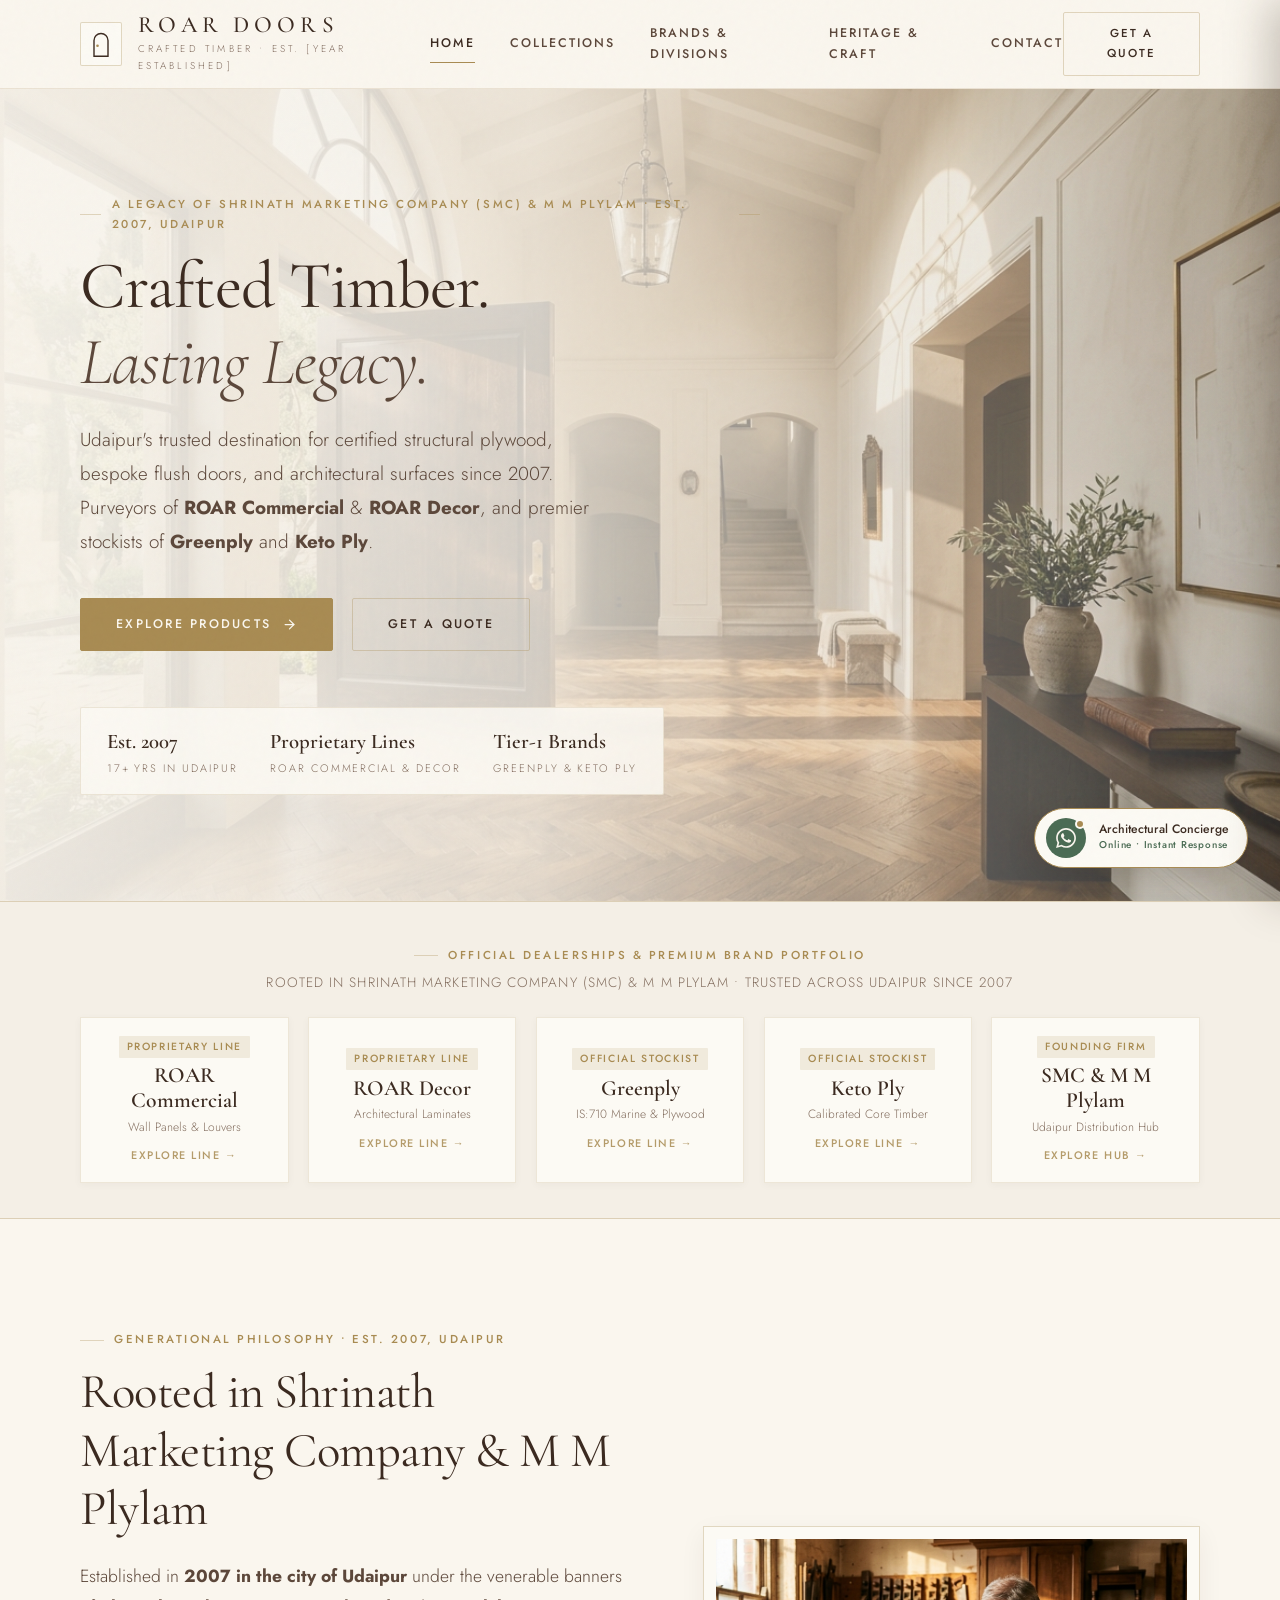
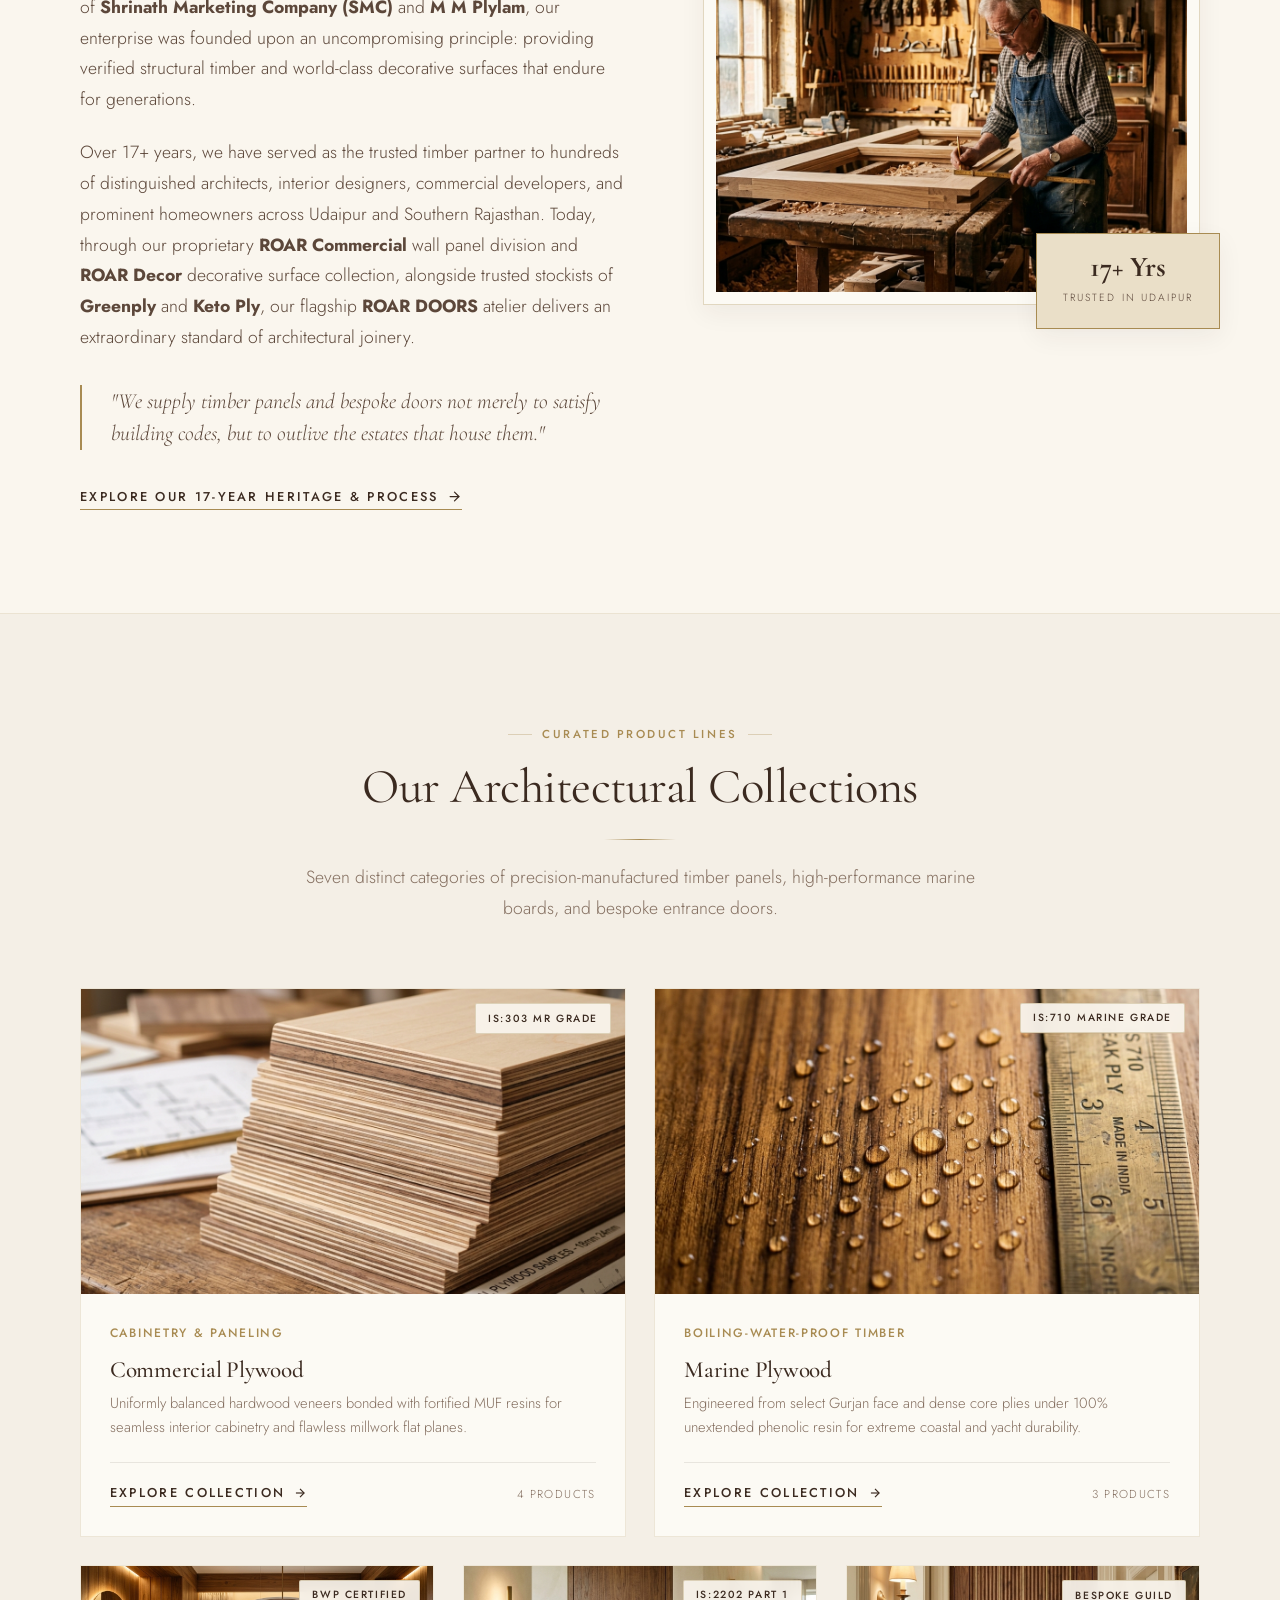
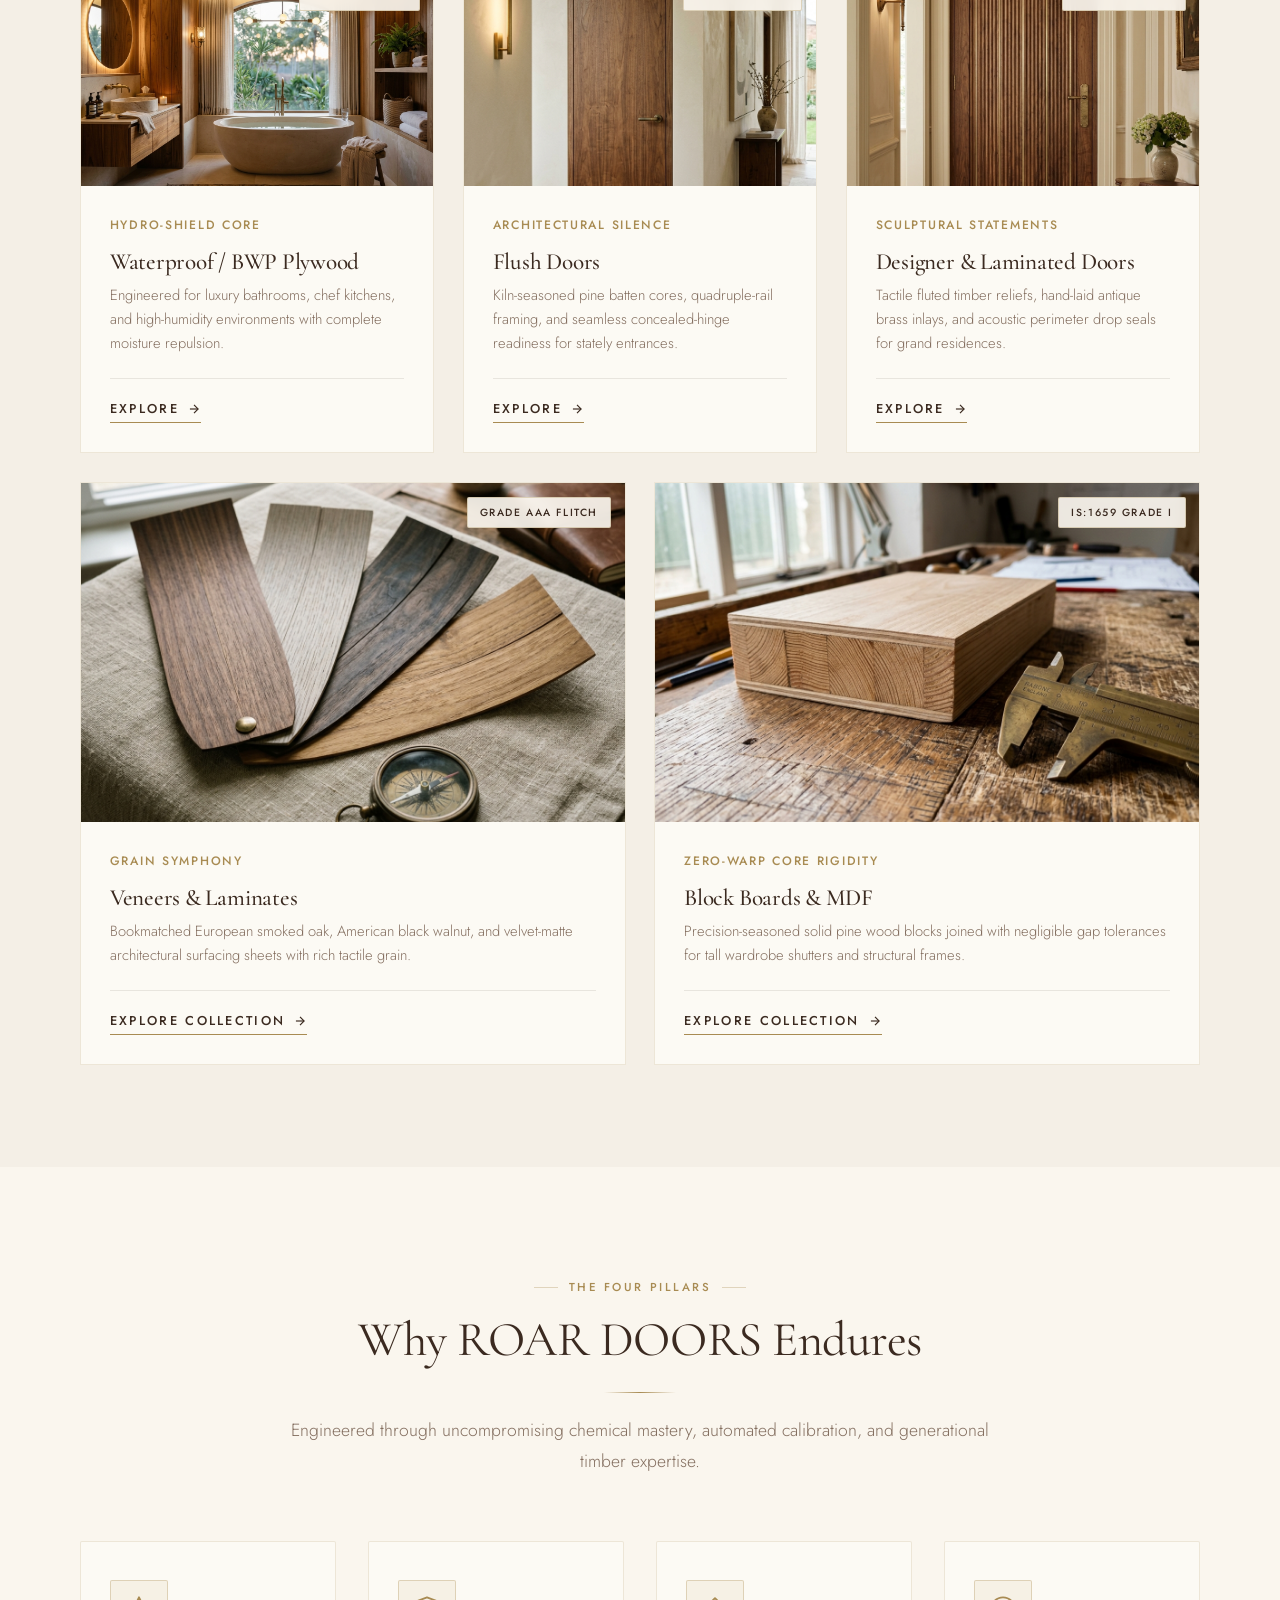
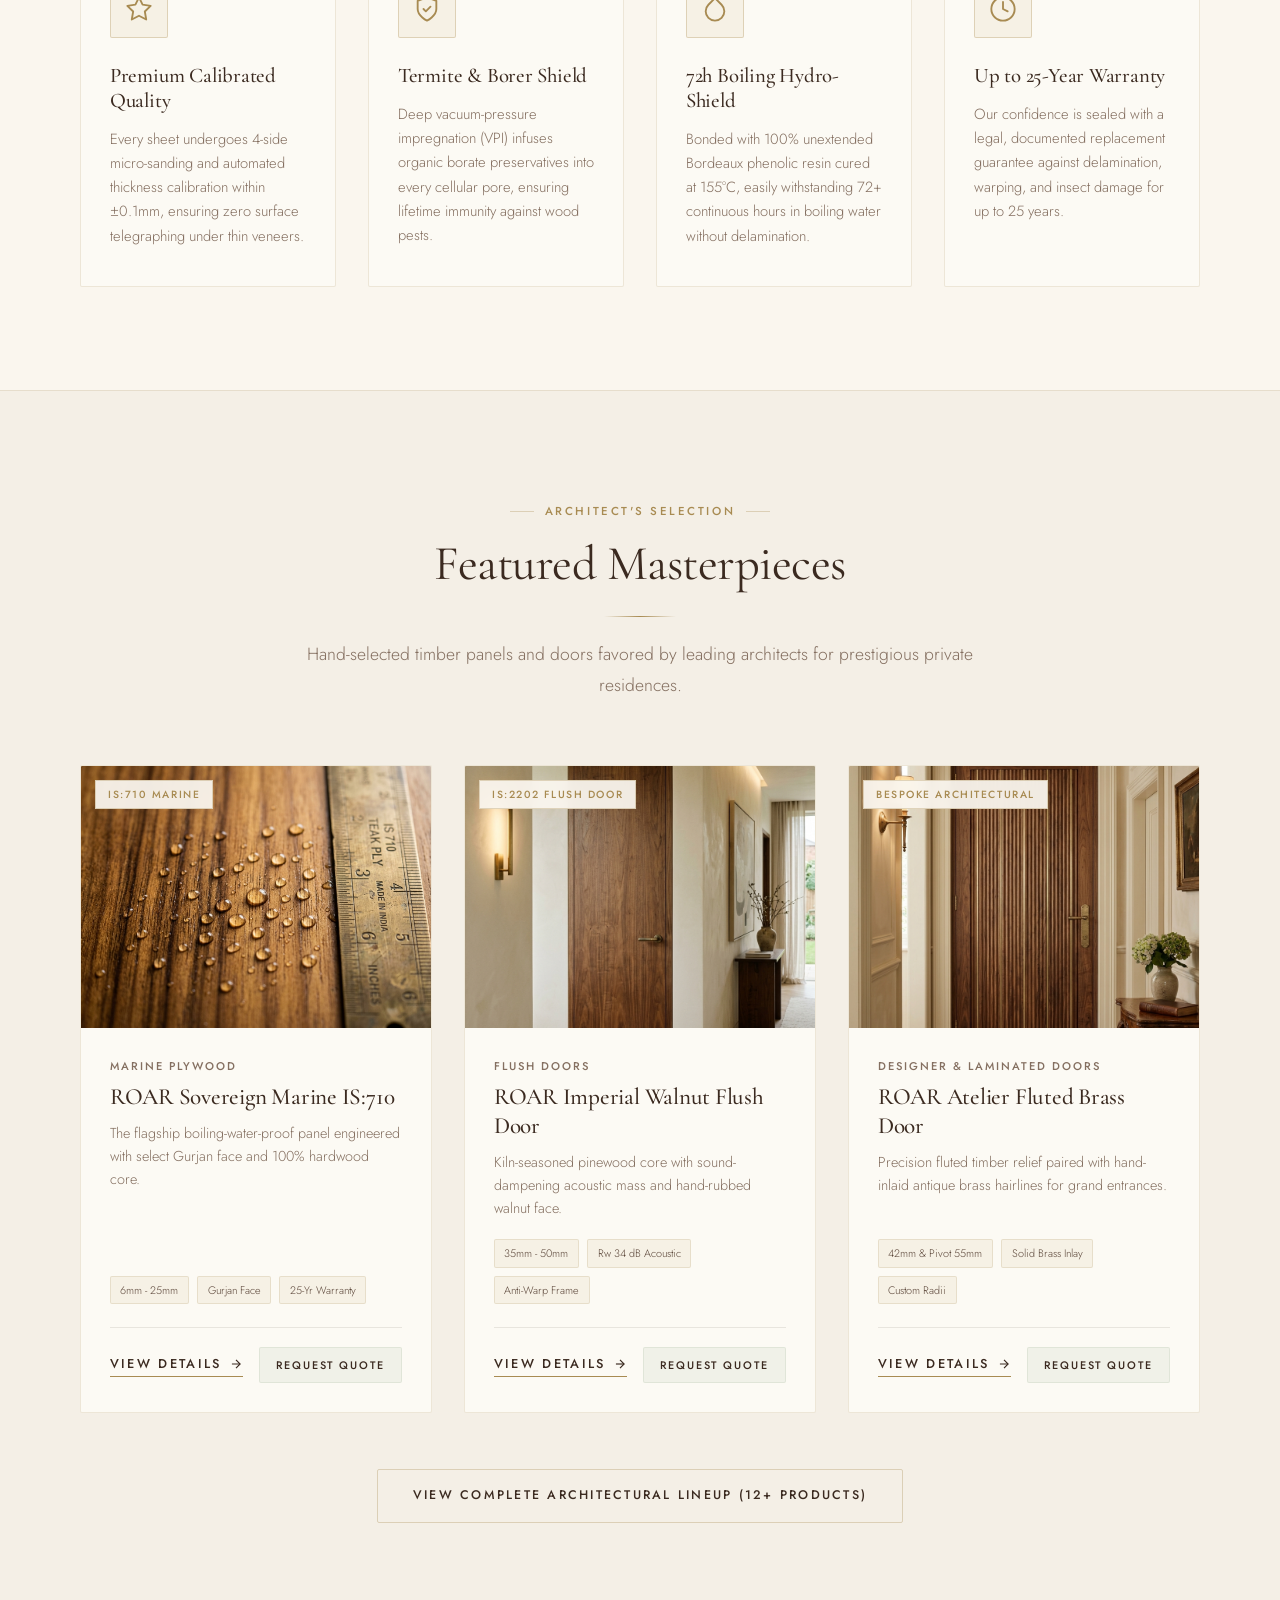
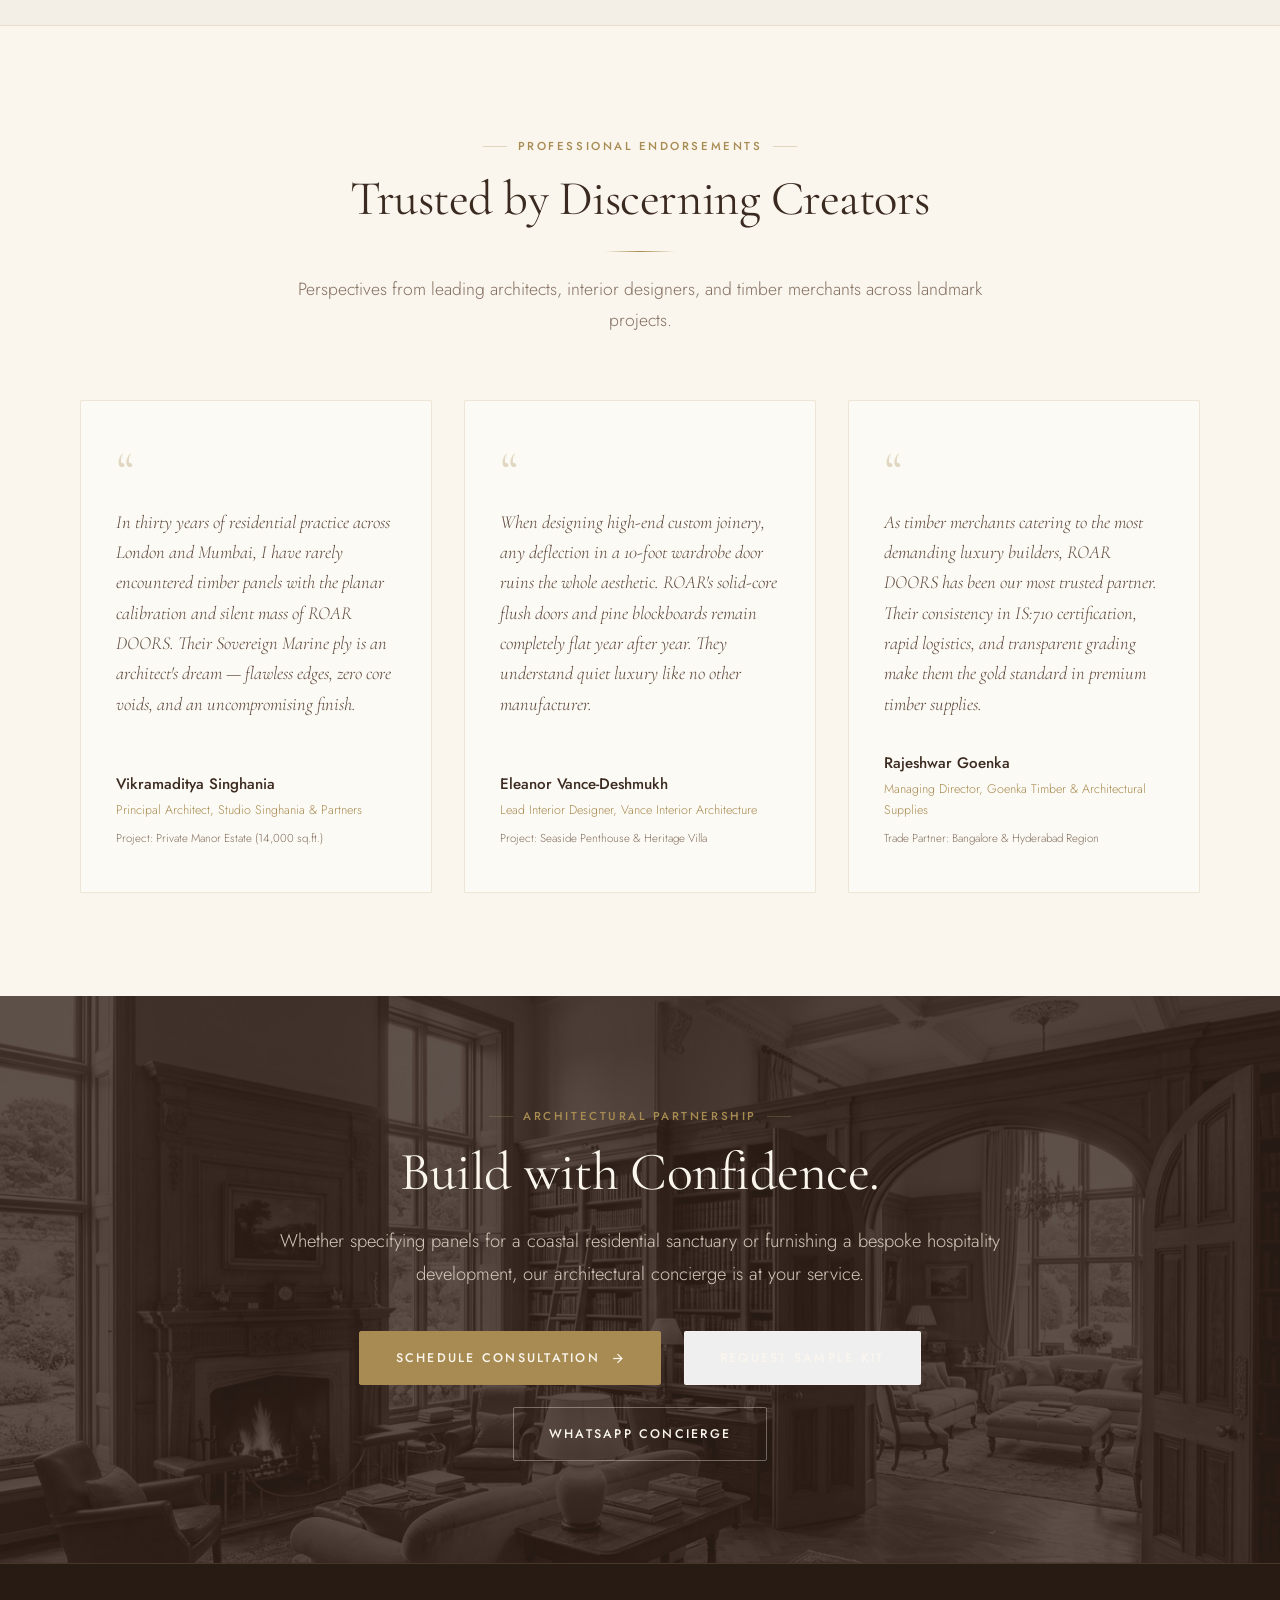
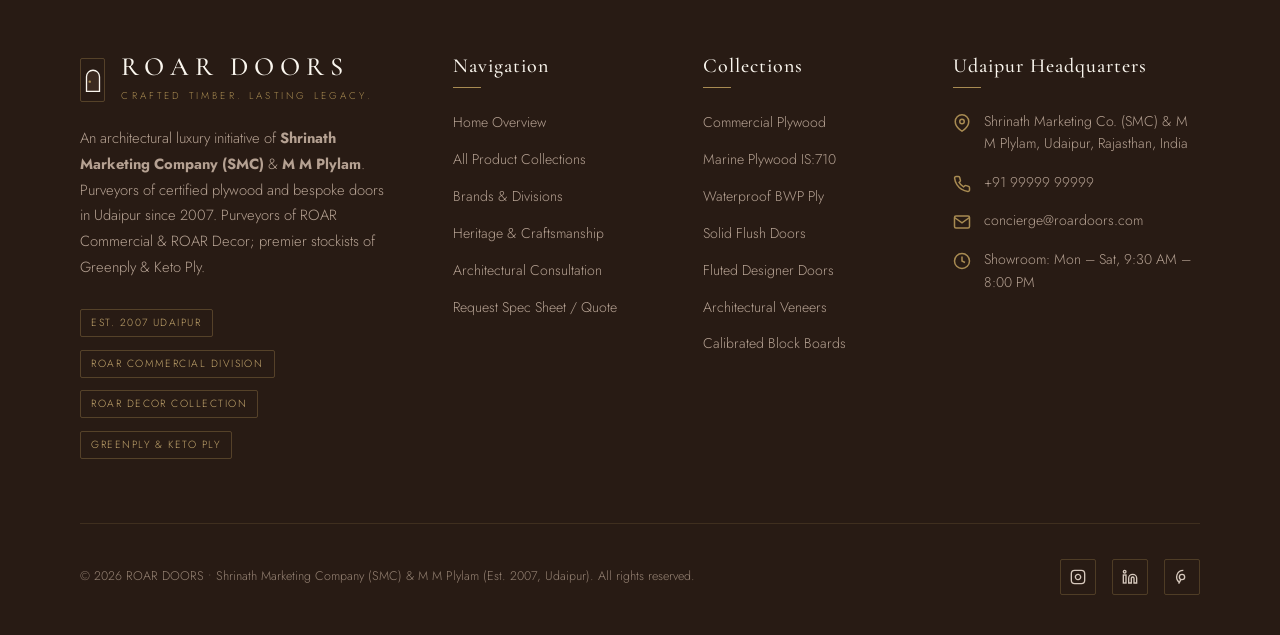
==== commit 1a28d8be: "Update brand blocks: Euro Pratik to ROAR Commercial, Shiv Shakti to ROAR Decor, add dynamic brands s" ====
--- a/index.html
+++ b/index.html
@@ -46,6 +46,7 @@
         <nav class="nav-menu" aria-label="Main Navigation">
           <a href="index.html" class="nav-link active">Home</a>
           <a href="products.html" class="nav-link">Collections</a>
+          <a href="brands.html" class="nav-link">Brands & Divisions</a>
           <a href="about.html" class="nav-link">Heritage & Craft</a>
           <a href="contact.html" class="nav-link">Contact</a>
         </nav>
@@ -86,6 +87,7 @@
     <nav class="drawer-links">
       <a href="index.html" class="active">Home</a>
       <a href="products.html">All Collections</a>
+      <a href="brands.html">Brands & Divisions</a>
       <a href="about.html">Heritage & Craft</a>
       <a href="contact.html">Architectural Consultation</a>
     </nav>
@@ -121,7 +123,7 @@
             <em>Lasting Legacy.</em>
           </h1>
           <p class="hero-lead">
-            Udaipur's trusted destination for certified structural plywood, bespoke flush doors, and architectural surfaces since 2007. Authorized dealers for <strong>Euro Pratik</strong> & <strong>Shiv Shakti Laminates</strong>, and premier stockists of <strong>Greenply</strong> and <strong>Keto Ply</strong>.
+            Udaipur's trusted destination for certified structural plywood, bespoke flush doors, and architectural surfaces since 2007. Purveyors of <strong>ROAR Commercial</strong> & <strong>ROAR Decor</strong>, and premier stockists of <strong>Greenply</strong> and <strong>Keto Ply</strong>.
           </p>
 
           <div class="hero-cta-group">
@@ -144,8 +146,8 @@
               <span>17+ Yrs in Udaipur</span>
             </div>
             <div class="hero-spec-item">
-              <strong>Authorized Dealer</strong>
-              <span>Euro Pratik & Shiv Shakti</span>
+              <strong>Proprietary Lines</strong>
+              <span>ROAR Commercial & Decor</span>
             </div>
             <div class="hero-spec-item">
               <strong>Tier-1 Brands</strong>
@@ -166,31 +168,36 @@
           <p>Rooted in Shrinath Marketing Company (SMC) & M M Plylam • Trusted Across Udaipur Since 2007</p>
         </div>
         <div class="partners-badge-grid">
-          <div class="partner-badge-card">
-            <span class="partner-role">Authorized Dealer</span>
-            <span class="partner-name">Euro Pratik</span>
+          <a href="brands.html?id=roar-commercial" class="partner-badge-card" title="Explore ROAR Commercial Product Line">
+            <span class="partner-role">Proprietary Line</span>
+            <span class="partner-name">ROAR Commercial</span>
             <span class="partner-cat">Wall Panels & Louvers</span>
-          </div>
-          <div class="partner-badge-card">
-            <span class="partner-role">Authorized Dealer</span>
-            <span class="partner-name">Shiv Shakti</span>
+            <span class="partner-explore-link">Explore Line &rarr;</span>
+          </a>
+          <a href="brands.html?id=roar-decor" class="partner-badge-card" title="Explore ROAR Decor Product Line">
+            <span class="partner-role">Proprietary Line</span>
+            <span class="partner-name">ROAR Decor</span>
             <span class="partner-cat">Architectural Laminates</span>
-          </div>
-          <div class="partner-badge-card">
+            <span class="partner-explore-link">Explore Line &rarr;</span>
+          </a>
+          <a href="brands.html?id=greenply" class="partner-badge-card" title="Explore Greenply Product Line">
             <span class="partner-role">Official Stockist</span>
             <span class="partner-name">Greenply</span>
             <span class="partner-cat">IS:710 Marine & Plywood</span>
-          </div>
-          <div class="partner-badge-card">
+            <span class="partner-explore-link">Explore Line &rarr;</span>
+          </a>
+          <a href="brands.html?id=keto-ply" class="partner-badge-card" title="Explore Keto Ply Product Line">
             <span class="partner-role">Official Stockist</span>
             <span class="partner-name">Keto Ply</span>
             <span class="partner-cat">Calibrated Core Timber</span>
-          </div>
-          <div class="partner-badge-card">
+            <span class="partner-explore-link">Explore Line &rarr;</span>
+          </a>
+          <a href="brands.html?id=smc-plylam" class="partner-badge-card" title="Explore SMC & M M Plylam Distribution Hub">
             <span class="partner-role">Founding Firm</span>
             <span class="partner-name">SMC & M M Plylam</span>
             <span class="partner-cat">Udaipur Distribution Hub</span>
-          </div>
+            <span class="partner-explore-link">Explore Hub &rarr;</span>
+          </a>
         </div>
       </div>
     </section>
@@ -208,7 +215,7 @@
               Established in <strong>2007 in the city of Udaipur</strong> under the venerable banners of <strong>Shrinath Marketing Company (SMC)</strong> and <strong>M M Plylam</strong>, our enterprise was founded upon an uncompromising principle: providing verified structural timber and world-class decorative surfaces that endure for generations.
             </p>
             <p>
-              Over 17+ years, we have served as the trusted timber partner to hundreds of distinguished architects, interior designers, commercial developers, and prominent homeowners across Udaipur and Southern Rajasthan. Today, as authorized dealers of <strong>Euro Pratik</strong> and <strong>Shiv Shakti Laminates</strong>, alongside stockists of <strong>Greenply</strong> and <strong>Keto Ply</strong>, our proprietary <strong>ROAR DOORS</strong> atelier delivers an extraordinary standard of architectural joinery.
+              Over 17+ years, we have served as the trusted timber partner to hundreds of distinguished architects, interior designers, commercial developers, and prominent homeowners across Udaipur and Southern Rajasthan. Today, through our proprietary <strong>ROAR Commercial</strong> wall panel division and <strong>ROAR Decor</strong> decorative surface collection, alongside trusted stockists of <strong>Greenply</strong> and <strong>Keto Ply</strong>, our flagship <strong>ROAR DOORS</strong> atelier delivers an extraordinary standard of architectural joinery.
             </p>
             <blockquote class="brand-intro-quote">
               "We supply timber panels and bespoke doors not merely to satisfy building codes, but to outlive the estates that house them."
@@ -672,12 +679,12 @@
             </div>
           </div>
           <p class="footer-brand-desc">
-            An architectural luxury initiative of <strong>Shrinath Marketing Company (SMC)</strong> & <strong>M M Plylam</strong>. Purveyors of certified plywood and bespoke doors in Udaipur since 2007. Authorized dealers for Euro Pratik & Shiv Shakti Laminates; premier sellers of Greenply & Keto Ply.
+            An architectural luxury initiative of <strong>Shrinath Marketing Company (SMC)</strong> & <strong>M M Plylam</strong>. Purveyors of certified plywood and bespoke doors in Udaipur since 2007. Purveyors of ROAR Commercial & ROAR Decor; premier stockists of Greenply & Keto Ply.
           </p>
           <div class="footer-certifications">
             <span class="cert-pill">Est. 2007 Udaipur</span>
-            <span class="cert-pill">Euro Pratik Authorized</span>
-            <span class="cert-pill">Shiv Shakti Dealer</span>
+            <span class="cert-pill">ROAR Commercial Division</span>
+            <span class="cert-pill">ROAR Decor Collection</span>
             <span class="cert-pill">Greenply & Keto Ply</span>
           </div>
         </div>
@@ -688,6 +695,7 @@
           <ul class="footer-links">
             <li><a href="index.html">Home Overview</a></li>
             <li><a href="products.html">All Product Collections</a></li>
+            <li><a href="brands.html">Brands & Divisions</a></li>
             <li><a href="about.html">Heritage & Craftsmanship</a></li>
             <li><a href="contact.html">Architectural Consultation</a></li>
             <li><a href="#" data-open-quote-modal>Request Spec Sheet / Quote</a></li>
--- a/css/style.css
+++ b/css/style.css
@@ -1717,3 +1717,432 @@
   }
 }
 
+/* ========================================================================
+   Brand Partner Badge Card Interactive Links
+   ======================================================================== */
+a.partner-badge-card {
+  text-decoration: none;
+  color: inherit;
+  cursor: pointer;
+  display: flex;
+}
+
+.partner-badge-card .partner-explore-link {
+  margin-top: 0.55rem;
+  font-size: 0.68rem;
+  font-weight: 500;
+  letter-spacing: 0.14em;
+  text-transform: uppercase;
+  color: var(--brass-gold);
+  display: inline-flex;
+  align-items: center;
+  gap: 4px;
+  opacity: 0.85;
+  transition: all var(--transition-fast);
+}
+
+.partner-badge-card:hover .partner-explore-link {
+  opacity: 1;
+  color: var(--walnut-dark);
+  transform: translateX(4px);
+}
+
+/* ========================================================================
+   Brands Showcase Page (brands.html)
+   ======================================================================== */
+.brand-tabs-wrapper {
+  background-color: var(--bg-card);
+  border-bottom: 1px solid var(--brass-hairline);
+  position: sticky;
+  top: 72px;
+  z-index: 90;
+  box-shadow: var(--shadow-sm);
+  padding: 0.8rem 0;
+}
+
+.brand-tabs-strip {
+  display: flex;
+  align-items: center;
+  justify-content: center;
+  gap: 0.75rem;
+  overflow-x: auto;
+  padding: 0.2rem 1rem;
+  scrollbar-width: none;
+  -webkit-overflow-scrolling: touch;
+}
+
+.brand-tabs-strip::-webkit-scrollbar {
+  display: none;
+}
+
+.brand-tab-btn {
+  background: transparent;
+  border: 1px solid var(--brass-hairline-light);
+  padding: 0.6rem 1.4rem;
+  font-family: var(--font-sans);
+  font-size: 0.82rem;
+  font-weight: 500;
+  letter-spacing: 0.04em;
+  color: var(--text-muted);
+  cursor: pointer;
+  border-radius: 2px;
+  transition: all var(--transition-fast);
+  white-space: nowrap;
+  display: inline-flex;
+  align-items: center;
+  gap: 8px;
+}
+
+.brand-tab-btn:hover {
+  color: var(--text-primary);
+  border-color: var(--brass-gold);
+  background-color: var(--bg-secondary);
+}
+
+.brand-tab-btn.active {
+  background-color: var(--walnut-dark);
+  color: #FAF6EE;
+  border-color: var(--walnut-dark);
+  box-shadow: var(--shadow-sm);
+}
+
+.brand-tab-btn .tab-badge {
+  font-size: 0.62rem;
+  letter-spacing: 0.1em;
+  text-transform: uppercase;
+  padding: 2px 6px;
+  border-radius: 2px;
+  background-color: rgba(168, 139, 82, 0.2);
+  color: var(--brass-gold);
+}
+
+.brand-tab-btn.active .tab-badge {
+  background-color: rgba(250, 246, 238, 0.2);
+  color: #FAF6EE;
+}
+
+/* Brand Hero Layout */
+.brand-hero-section {
+  padding: 4rem 0 3rem;
+  background-color: var(--bg-primary);
+  border-bottom: 1px solid var(--brass-hairline-light);
+}
+
+.brand-hero-grid {
+  display: grid;
+  grid-template-columns: 1.15fr 0.85fr;
+  gap: 3.5rem;
+  align-items: center;
+}
+
+.brand-hero-content .brand-status-pill {
+  display: inline-flex;
+  align-items: center;
+  gap: 6px;
+  background-color: var(--brass-gold-light);
+  color: var(--brass-gold);
+  font-size: 0.72rem;
+  letter-spacing: 0.16em;
+  text-transform: uppercase;
+  font-weight: 500;
+  padding: 4px 12px;
+  border-radius: 2px;
+  margin-bottom: 1rem;
+}
+
+.brand-hero-content h1 {
+  font-size: clamp(2.4rem, 4.5vw, 3.8rem);
+  font-weight: 400;
+  line-height: 1.08;
+  color: var(--text-primary);
+  margin-bottom: 0.75rem;
+}
+
+.brand-hero-content .brand-tagline {
+  font-family: var(--font-serif);
+  font-style: italic;
+  font-size: 1.25rem;
+  color: var(--brass-gold);
+  margin-bottom: 1.4rem;
+  line-height: 1.35;
+}
+
+.brand-hero-content .brand-description {
+  font-size: 1.02rem;
+  color: var(--text-body);
+  line-height: 1.7;
+  margin-bottom: 1.8rem;
+}
+
+.brand-highlights-list {
+  list-style: none;
+  padding: 0;
+  margin: 0 0 2.2rem;
+  display: flex;
+  flex-direction: column;
+  gap: 0.65rem;
+}
+
+.brand-highlights-list li {
+  display: flex;
+  align-items: flex-start;
+  gap: 10px;
+  font-size: 0.92rem;
+  color: var(--text-primary);
+  line-height: 1.45;
+}
+
+.brand-highlights-list li svg {
+  color: var(--brass-gold);
+  flex-shrink: 0;
+  margin-top: 3px;
+}
+
+.brand-hero-actions {
+  display: flex;
+  gap: 1rem;
+  flex-wrap: wrap;
+}
+
+.brand-hero-visual {
+  position: relative;
+}
+
+.brand-hero-image-card {
+  position: relative;
+  border-radius: 2px;
+  overflow: hidden;
+  box-shadow: var(--shadow-lg);
+  border: 1px solid var(--brass-hairline);
+  background-color: var(--bg-card);
+}
+
+.brand-hero-image-card img {
+  width: 100%;
+  height: 440px;
+  object-fit: cover;
+  display: block;
+  transition: transform var(--transition-slow);
+}
+
+.brand-hero-image-card:hover img {
+  transform: scale(1.03);
+}
+
+.brand-hero-image-badge {
+  position: absolute;
+  bottom: 1.2rem;
+  left: 1.2rem;
+  right: 1.2rem;
+  background-color: rgba(59, 42, 32, 0.92);
+  backdrop-filter: blur(8px);
+  padding: 1rem 1.4rem;
+  border: 1px solid rgba(168, 139, 82, 0.4);
+  color: #FAF6EE;
+  display: flex;
+  justify-content: space-between;
+  align-items: center;
+}
+
+.brand-hero-image-badge .badge-title {
+  font-family: var(--font-serif);
+  font-size: 1.15rem;
+  font-weight: 500;
+  color: #FAF6EE;
+}
+
+.brand-hero-image-badge .badge-sub {
+  font-size: 0.75rem;
+  color: var(--brass-gold);
+  letter-spacing: 0.08em;
+  text-transform: uppercase;
+}
+
+/* Technical Specification Ledger */
+.brand-specs-section {
+  padding: 3.5rem 0;
+  background-color: var(--bg-secondary);
+  border-bottom: 1px solid var(--brass-hairline-light);
+}
+
+.brand-specs-grid {
+  display: grid;
+  grid-template-columns: repeat(auto-fit, minmax(280px, 1fr));
+  gap: 1.4rem;
+  margin-top: 2rem;
+}
+
+.brand-spec-item {
+  background-color: var(--bg-card);
+  border: 1px solid var(--brass-hairline);
+  padding: 1.2rem 1.5rem;
+  border-radius: 2px;
+  box-shadow: var(--shadow-sm);
+  transition: all var(--transition-fast);
+}
+
+.brand-spec-item:hover {
+  border-color: var(--brass-gold);
+  transform: translateY(-2px);
+}
+
+.brand-spec-label {
+  font-size: 0.72rem;
+  letter-spacing: 0.14em;
+  text-transform: uppercase;
+  color: var(--brass-gold);
+  font-weight: 500;
+  margin-bottom: 0.35rem;
+}
+
+.brand-spec-val {
+  font-family: var(--font-serif);
+  font-size: 1.2rem;
+  font-weight: 500;
+  color: var(--text-primary);
+  line-height: 1.3;
+}
+
+/* Product Line Grid Section */
+.brand-product-section {
+  padding: 4.5rem 0 5rem;
+  background-color: var(--bg-primary);
+}
+
+.brand-product-grid {
+  display: grid;
+  grid-template-columns: repeat(auto-fit, minmax(320px, 1fr));
+  gap: 2rem;
+  margin-top: 2.8rem;
+}
+
+.brand-product-card {
+  background-color: var(--bg-card);
+  border: 1px solid var(--brass-hairline);
+  border-radius: 2px;
+  overflow: hidden;
+  box-shadow: var(--shadow-sm);
+  display: flex;
+  flex-direction: column;
+  transition: all var(--transition-normal);
+}
+
+.brand-product-card:hover {
+  border-color: var(--brass-gold);
+  transform: translateY(-4px);
+  box-shadow: var(--shadow-lg);
+}
+
+.brand-product-img-wrap {
+  position: relative;
+  width: 100%;
+  height: 240px;
+  overflow: hidden;
+  background-color: var(--bg-secondary);
+}
+
+.brand-product-img-wrap img {
+  width: 100%;
+  height: 100%;
+  object-fit: cover;
+  transition: transform var(--transition-slow);
+}
+
+.brand-product-card:hover .brand-product-img-wrap img {
+  transform: scale(1.05);
+}
+
+.brand-product-tag {
+  position: absolute;
+  top: 1rem;
+  left: 1rem;
+  background-color: rgba(59, 42, 32, 0.9);
+  color: #FAF6EE;
+  font-size: 0.65rem;
+  letter-spacing: 0.12em;
+  text-transform: uppercase;
+  padding: 4px 10px;
+  border-radius: 2px;
+  border: 1px solid rgba(168, 139, 82, 0.4);
+}
+
+.brand-product-body {
+  padding: 1.6rem 1.6rem 1.4rem;
+  flex: 1;
+  display: flex;
+  flex-direction: column;
+}
+
+.brand-product-body h3 {
+  font-size: 1.4rem;
+  font-weight: 500;
+  line-height: 1.25;
+  color: var(--text-primary);
+  margin-bottom: 0.65rem;
+}
+
+.brand-product-body p {
+  font-size: 0.92rem;
+  color: var(--text-body);
+  line-height: 1.55;
+  margin-bottom: 1.2rem;
+  flex: 1;
+}
+
+.brand-product-specs-bar {
+  background-color: var(--bg-secondary);
+  border-left: 2px solid var(--brass-gold);
+  padding: 0.75rem 1rem;
+  font-size: 0.78rem;
+  color: var(--text-muted);
+  line-height: 1.45;
+  margin-bottom: 1.4rem;
+  border-radius: 1px;
+}
+
+.brand-product-actions {
+  display: flex;
+  gap: 0.65rem;
+  flex-wrap: wrap;
+}
+
+.brand-product-actions .btn {
+  flex: 1;
+  text-align: center;
+  justify-content: center;
+  font-size: 0.74rem;
+  padding: 0.7rem 0.8rem;
+  white-space: nowrap;
+}
+
+@media (max-width: 992px) {
+  .brand-hero-grid {
+    grid-template-columns: 1fr;
+    gap: 2.5rem;
+  }
+  .brand-hero-image-card img {
+    height: 340px;
+  }
+}
+
+@media (max-width: 768px) {
+  .brand-tabs-strip {
+    justify-content: flex-start;
+  }
+  .brand-hero-section {
+    padding: 2.5rem 0 2rem;
+  }
+  .brand-product-grid {
+    grid-template-columns: 1fr;
+    gap: 1.6rem;
+  }
+  .brand-hero-actions {
+    flex-direction: column;
+  }
+  .brand-hero-actions .btn {
+    width: 100%;
+    justify-content: center;
+  }
+}
+
+
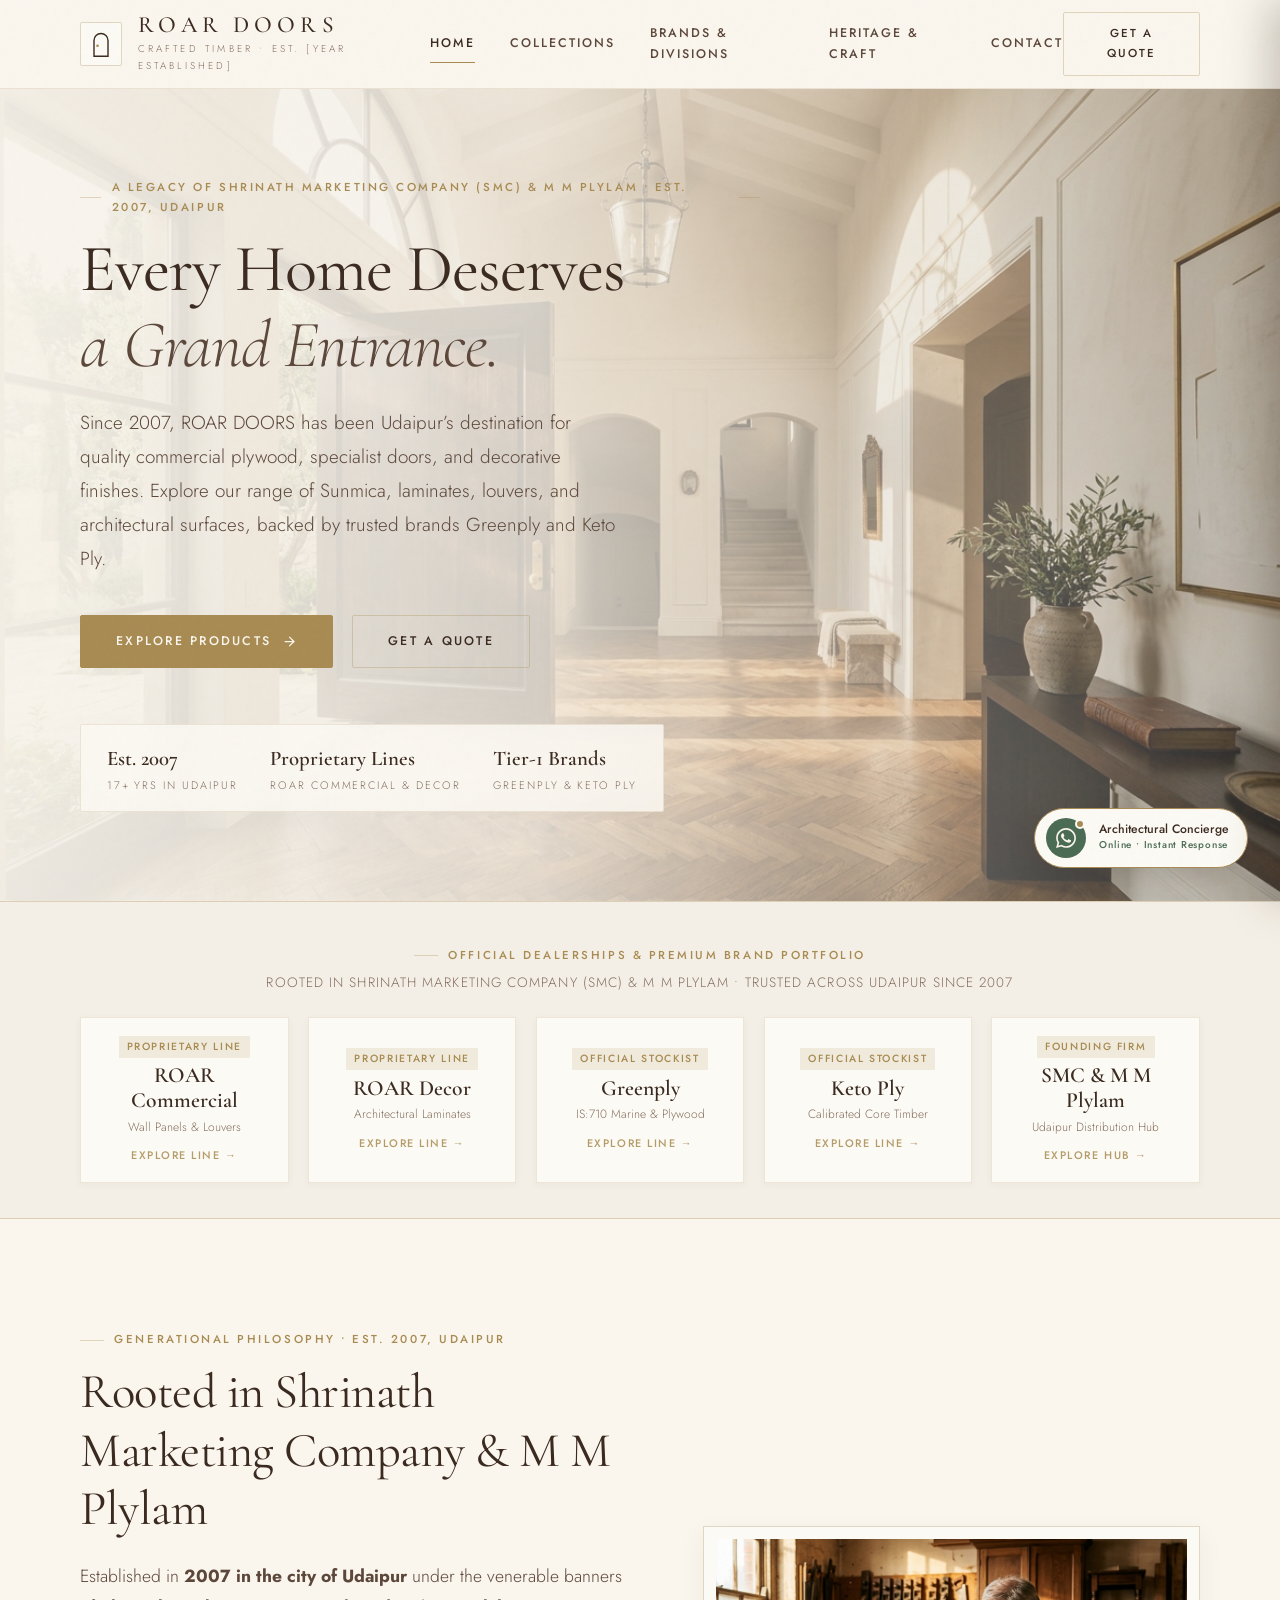
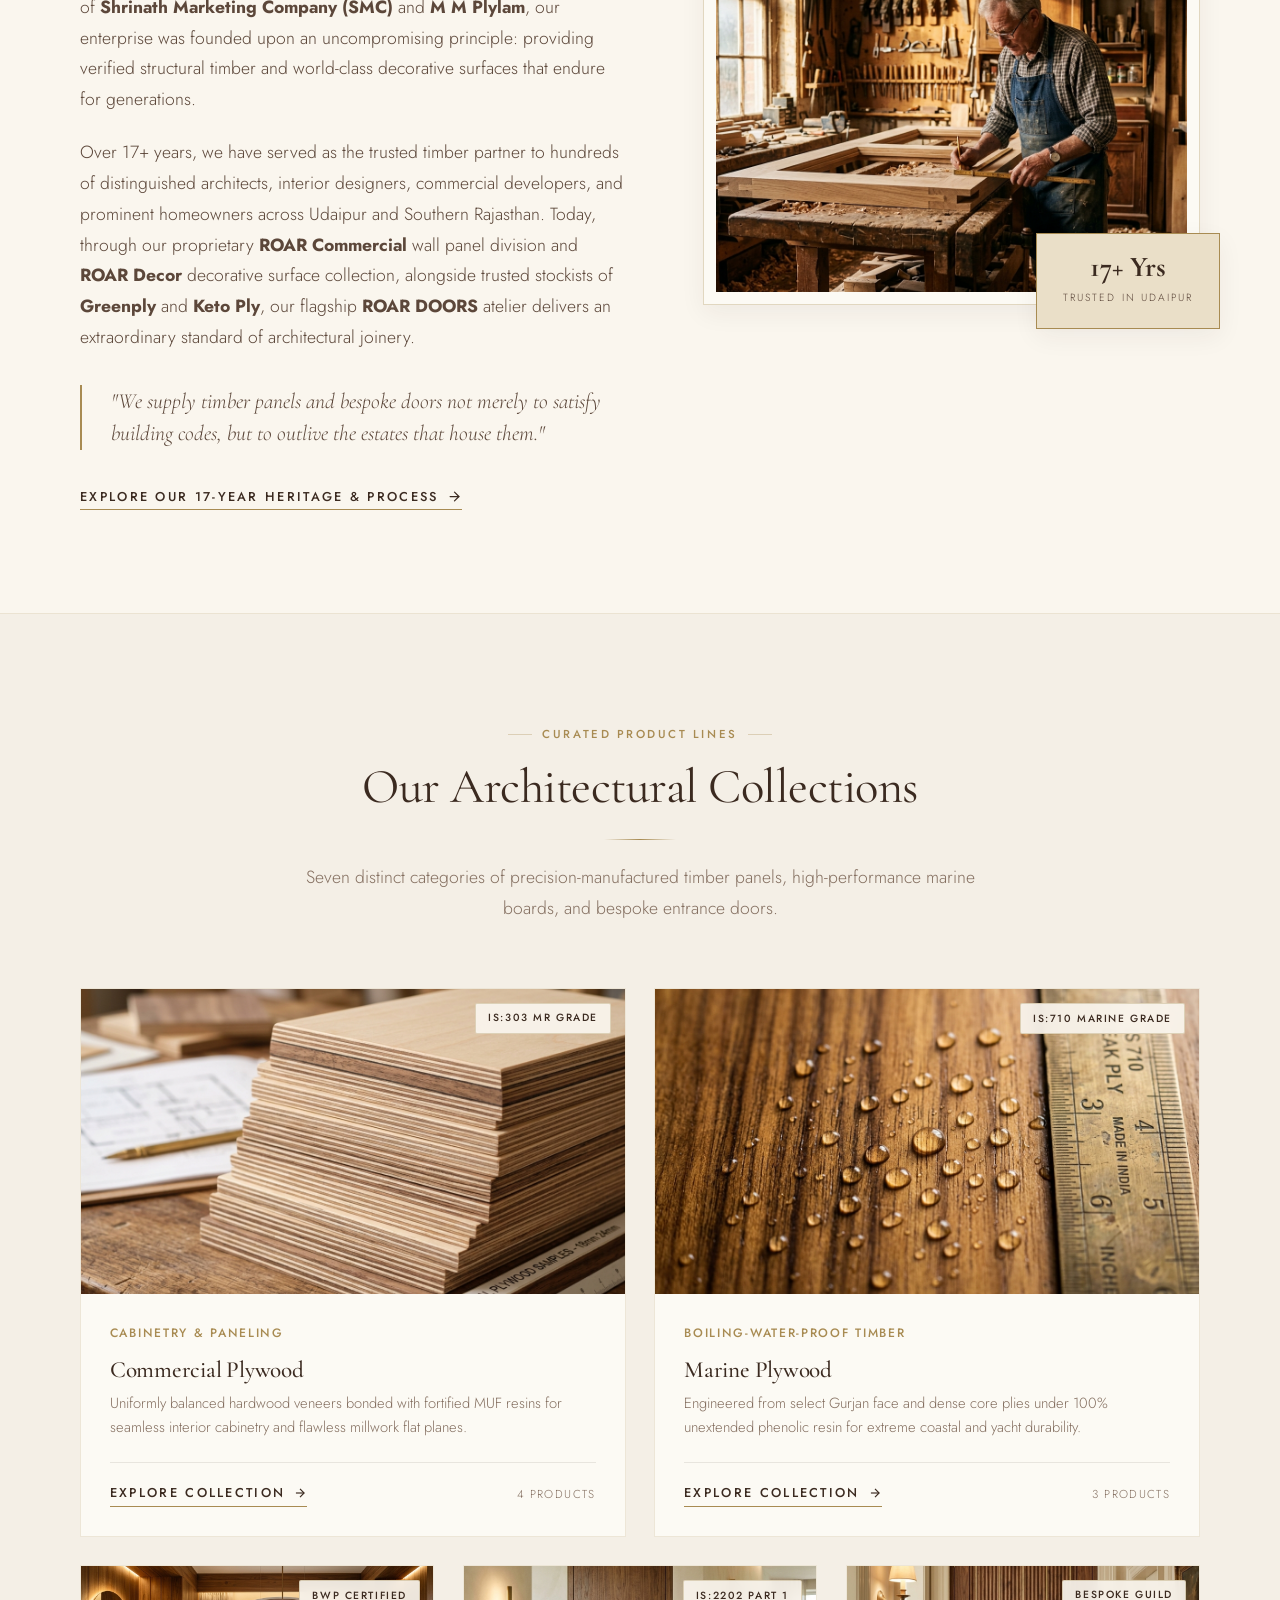
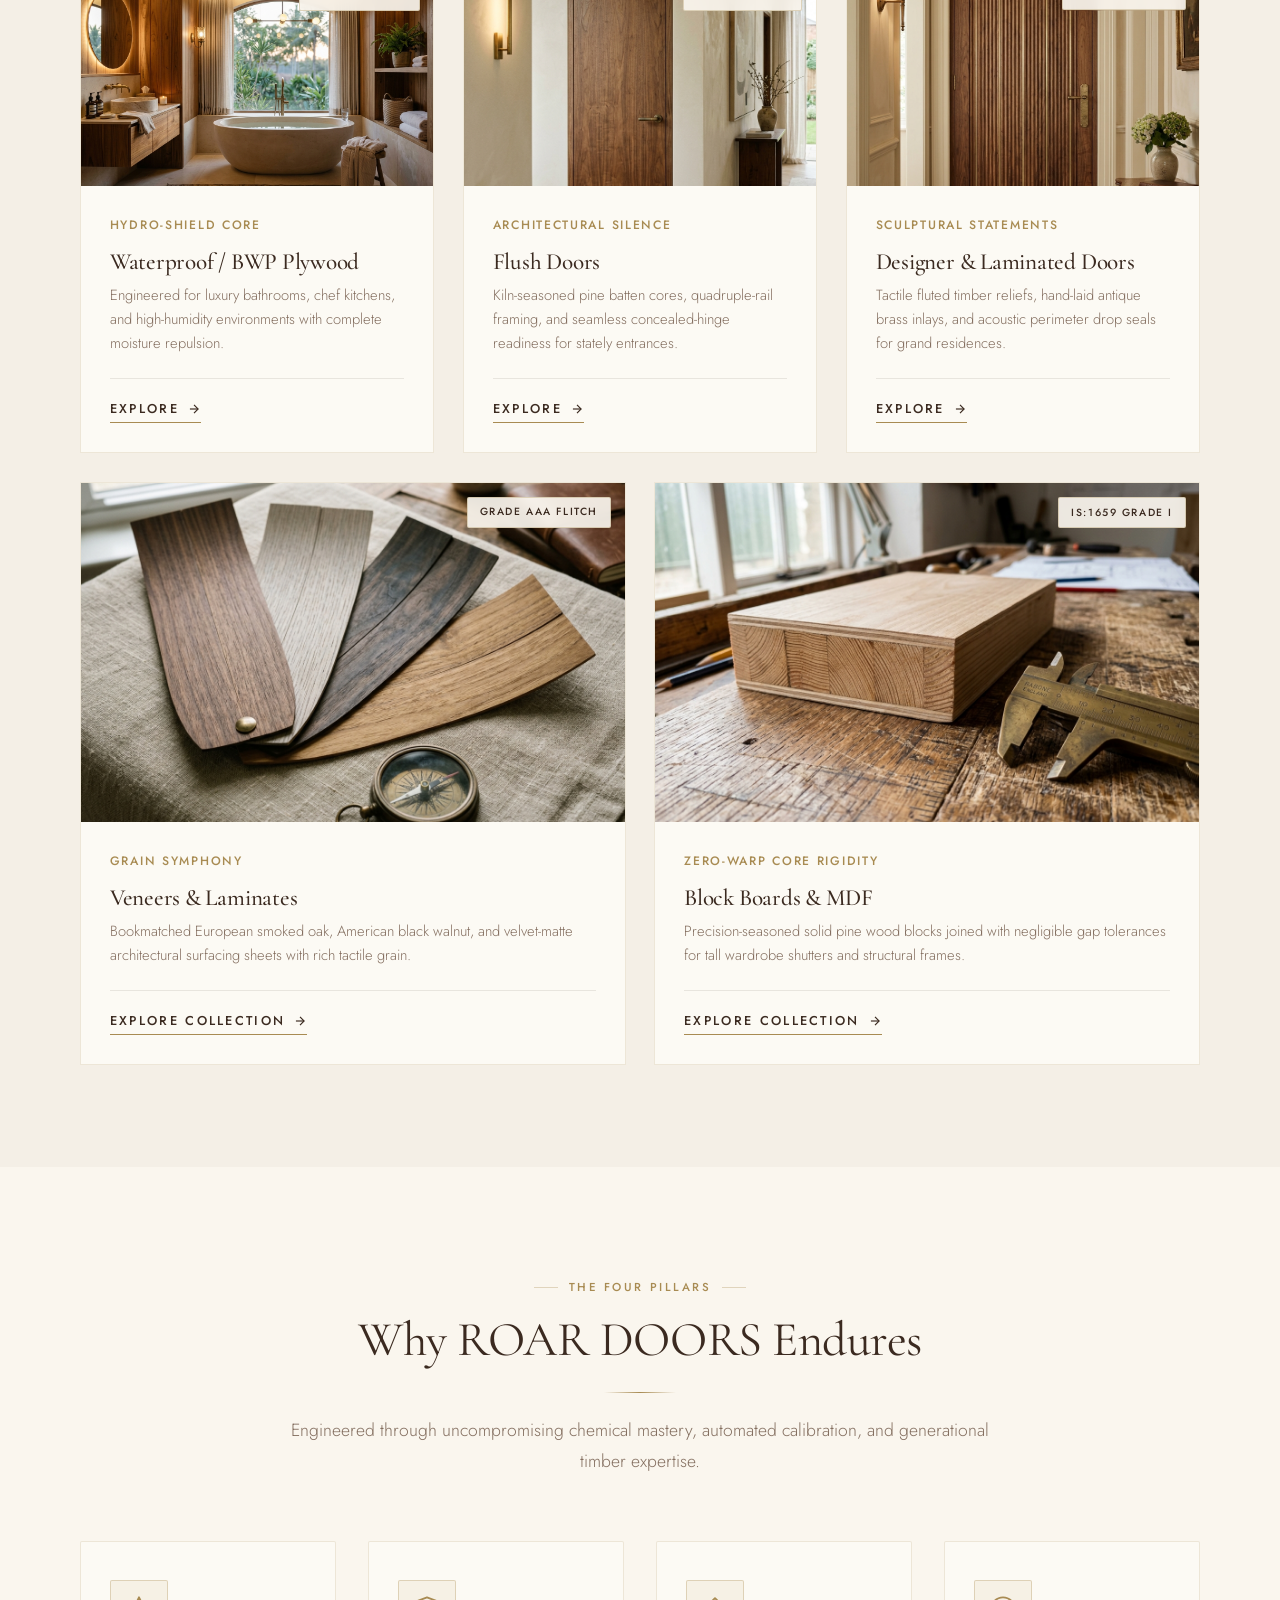
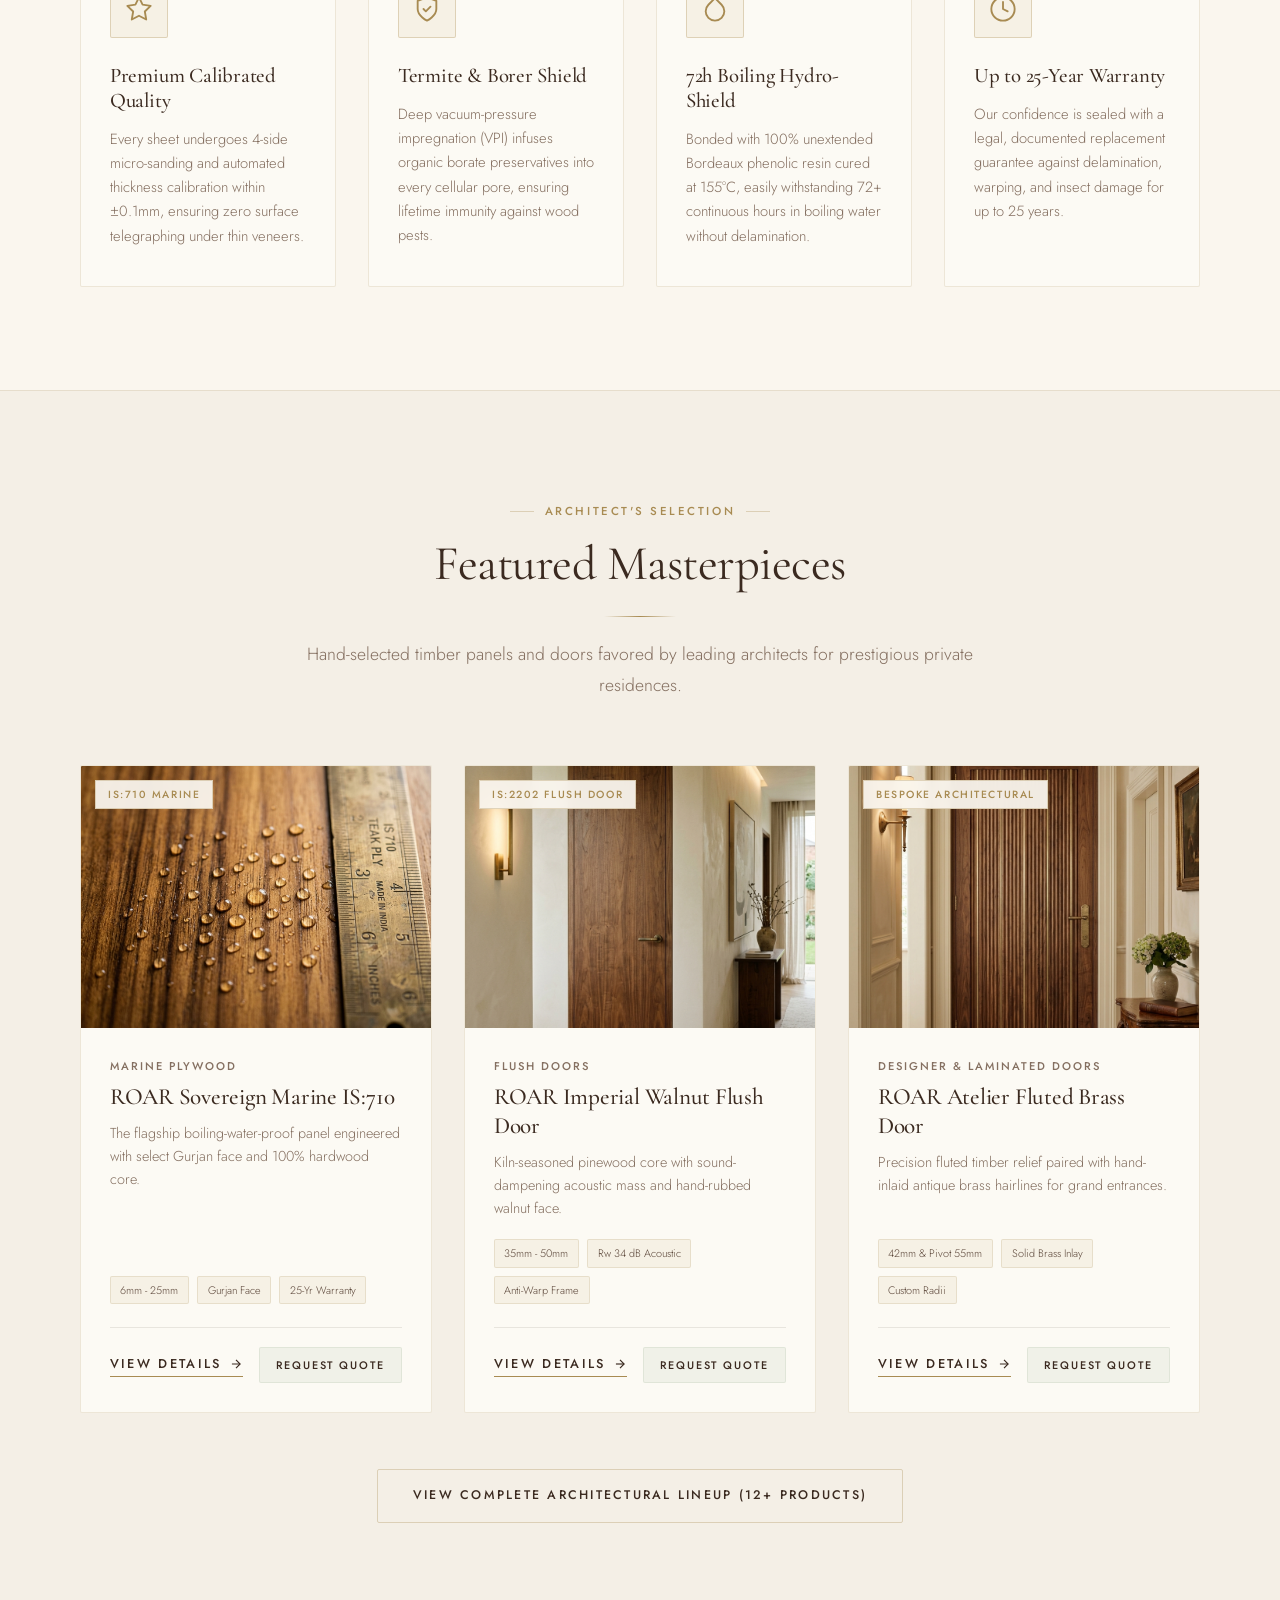
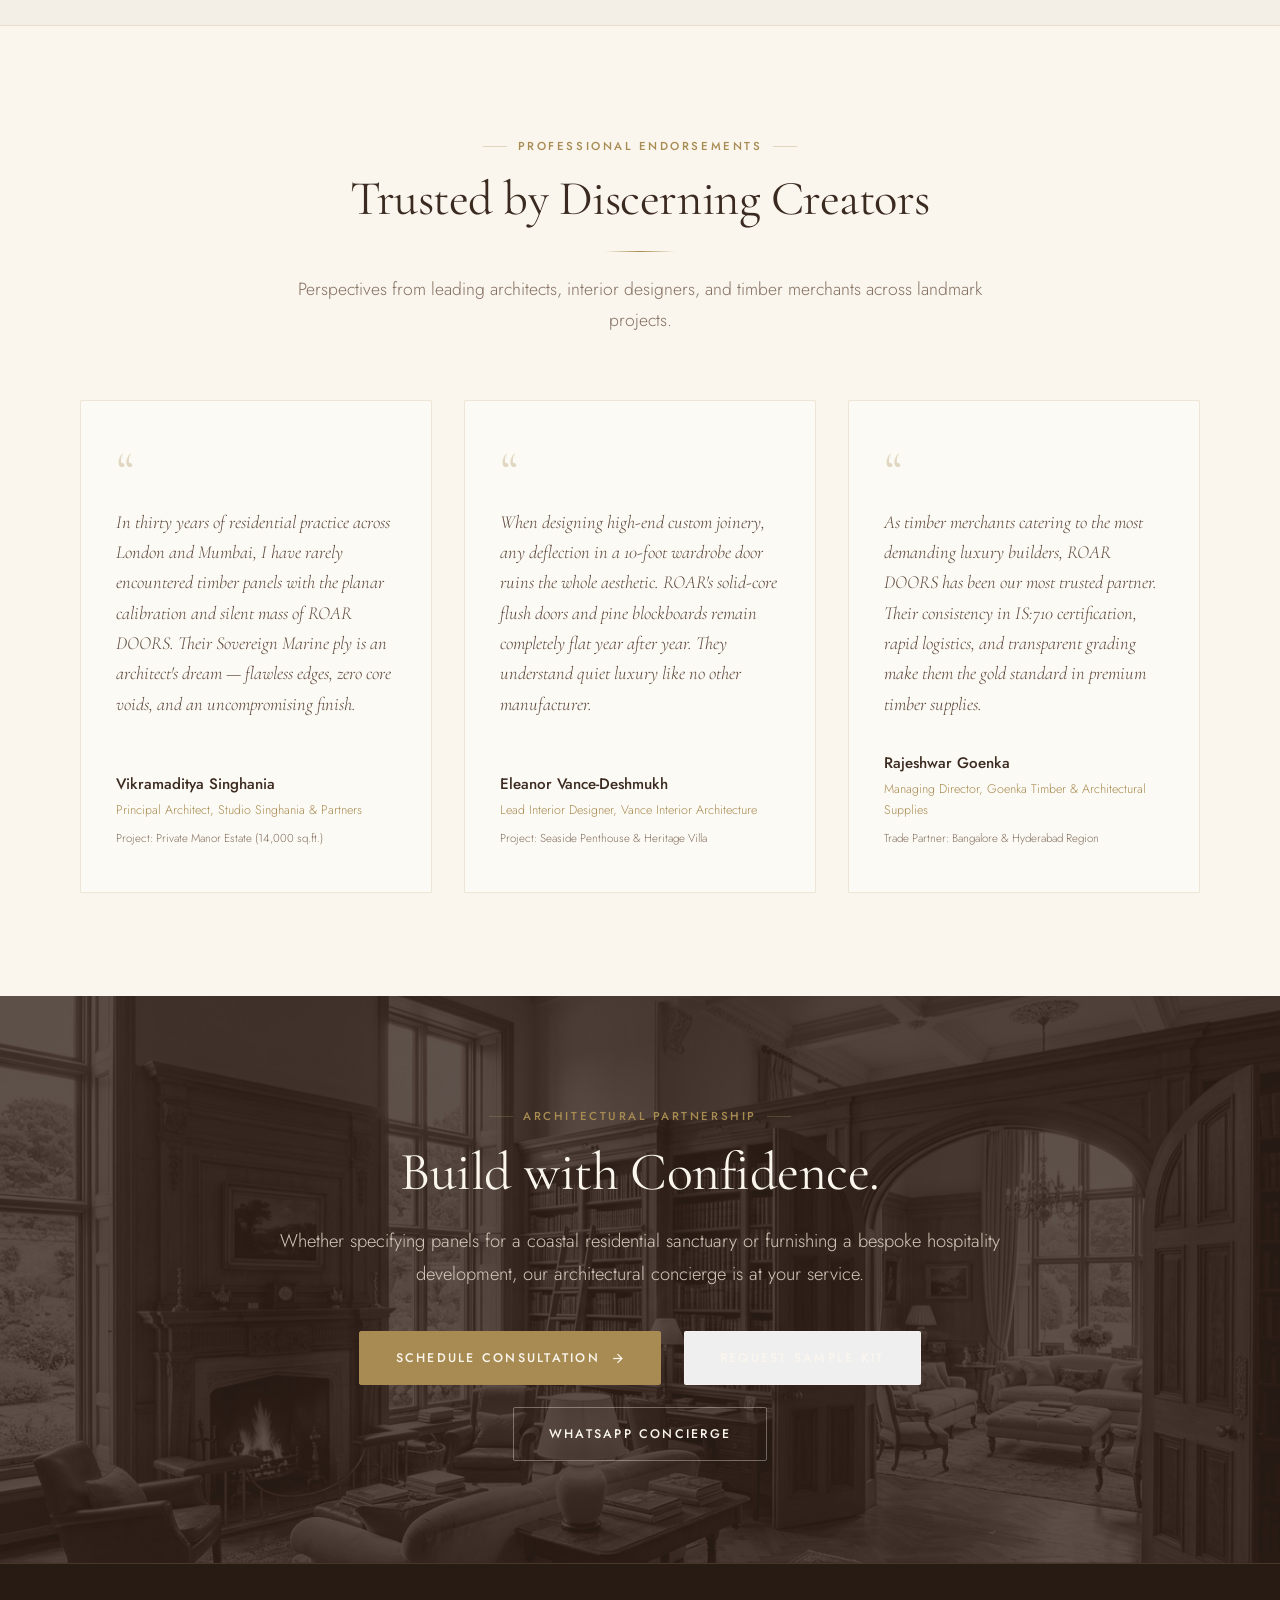
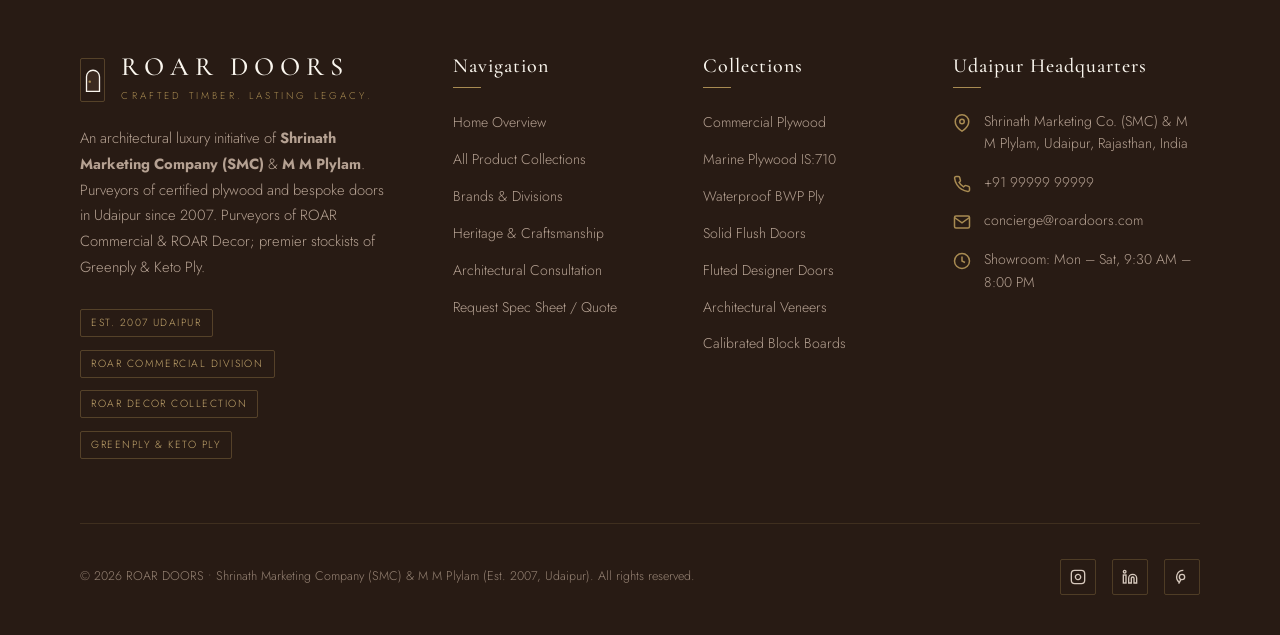
==== commit d5d150a2: "Update hero tagline and lead description on landing page" ====
--- a/index.html
+++ b/index.html
@@ -3,7 +3,7 @@
 <head>
   <meta charset="UTF-8">
   <meta name="viewport" content="width=device-width, initial-scale=1.0">
-  <title>ROAR DOORS | Crafted Timber. Lasting Legacy. — Luxury Plywood & Bespoke Doors</title>
+  <title>ROAR DOORS | Every Home Deserves a Grand Entrance — Luxury Doors & Plywood</title>
   <meta name="description" content="ROAR DOORS manufactures peerless commercial and marine plywood, bespoke flush doors, and architectural veneers. Quiet luxury, timeless craftsmanship, and lifelong durability.">
   <meta name="keywords" content="ROAR DOORS, luxury plywood, marine plywood IS 710, bespoke doors, flush doors, architectural veneers, quiet luxury timber, block board">
   
@@ -119,11 +119,11 @@
         <div class="hero-content">
           <div class="eyebrow">A Legacy of Shrinath Marketing Company (SMC) & M M Plylam • Est. 2007, Udaipur</div>
           <h1 class="hero-tagline">
-            Crafted Timber.<br>
-            <em>Lasting Legacy.</em>
+            Every Home Deserves<br>
+            <em>a Grand Entrance.</em>
           </h1>
           <p class="hero-lead">
-            Udaipur's trusted destination for certified structural plywood, bespoke flush doors, and architectural surfaces since 2007. Purveyors of <strong>ROAR Commercial</strong> & <strong>ROAR Decor</strong>, and premier stockists of <strong>Greenply</strong> and <strong>Keto Ply</strong>.
+            Since 2007, ROAR DOORS has been Udaipur’s destination for quality commercial plywood, specialist doors, and decorative finishes. Explore our range of Sunmica, laminates, louvers, and architectural surfaces, backed by trusted brands Greenply and Keto Ply.
           </p>
 
           <div class="hero-cta-group">
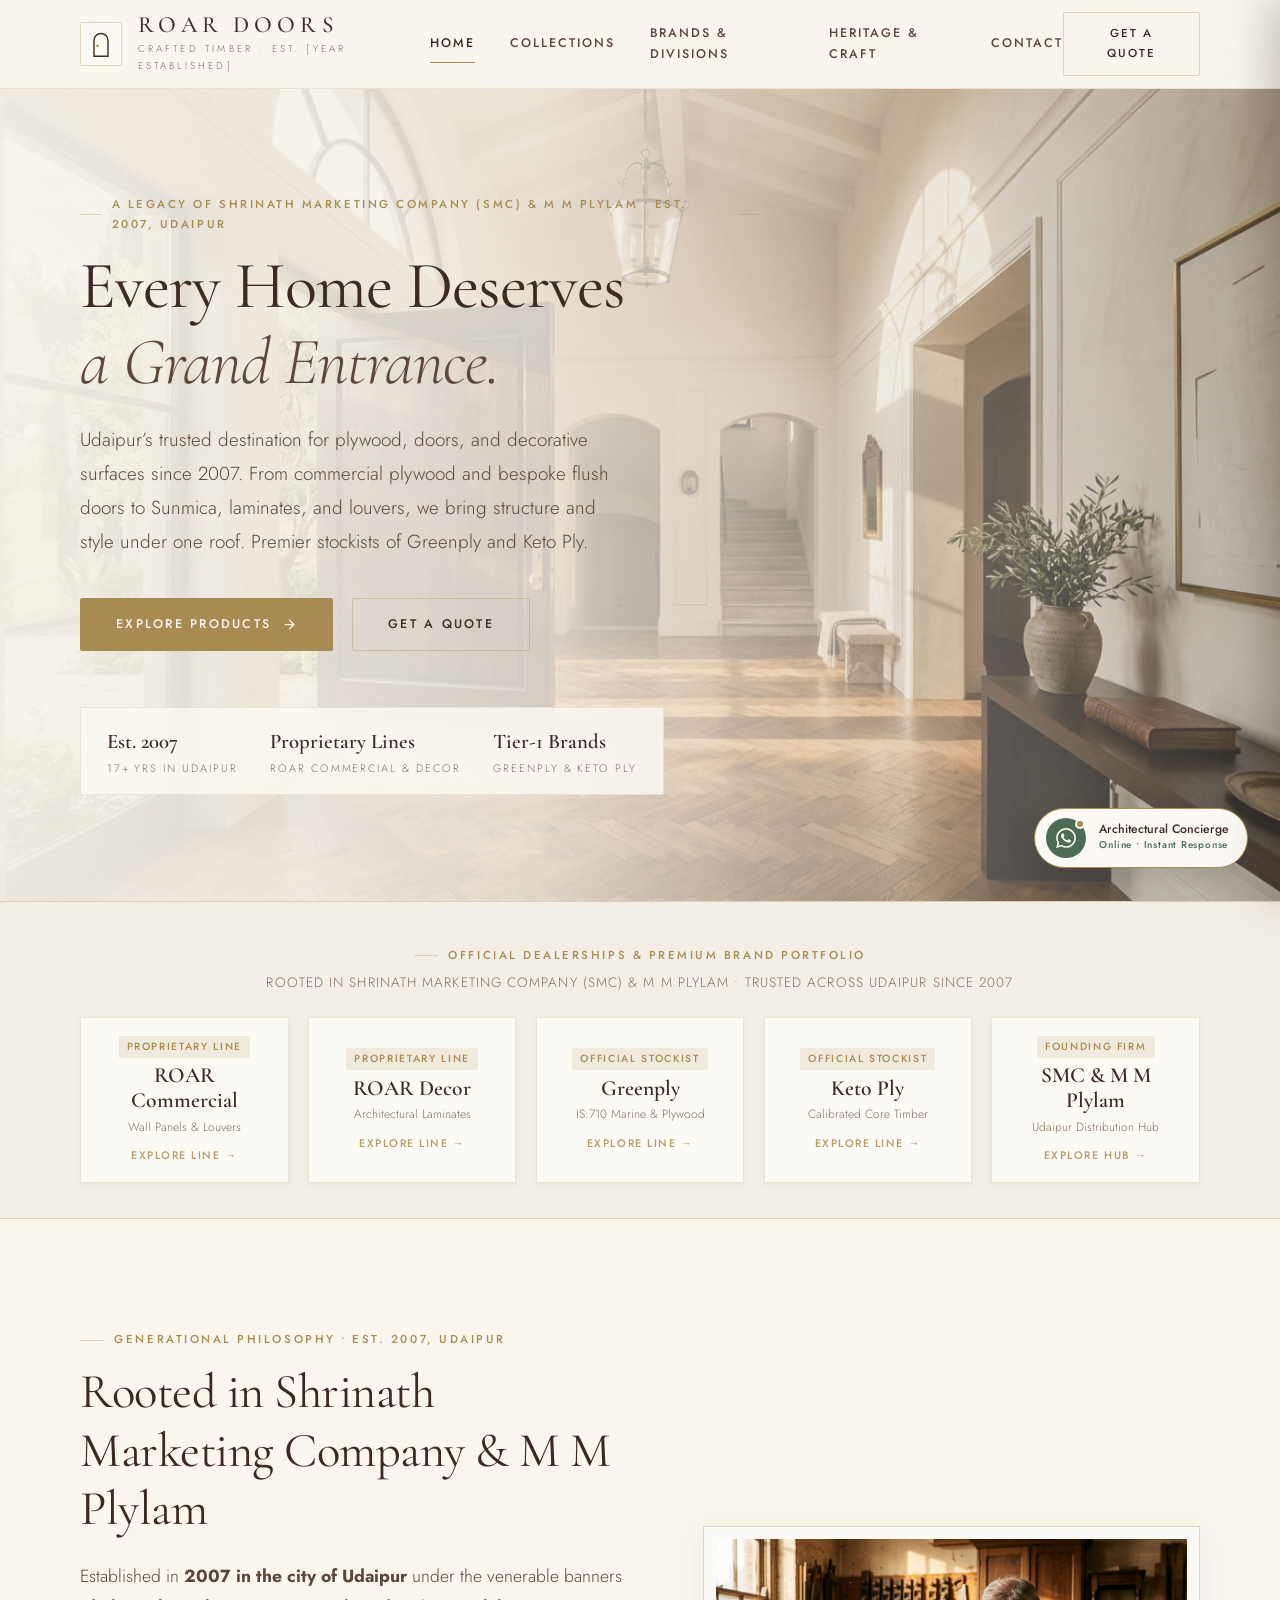
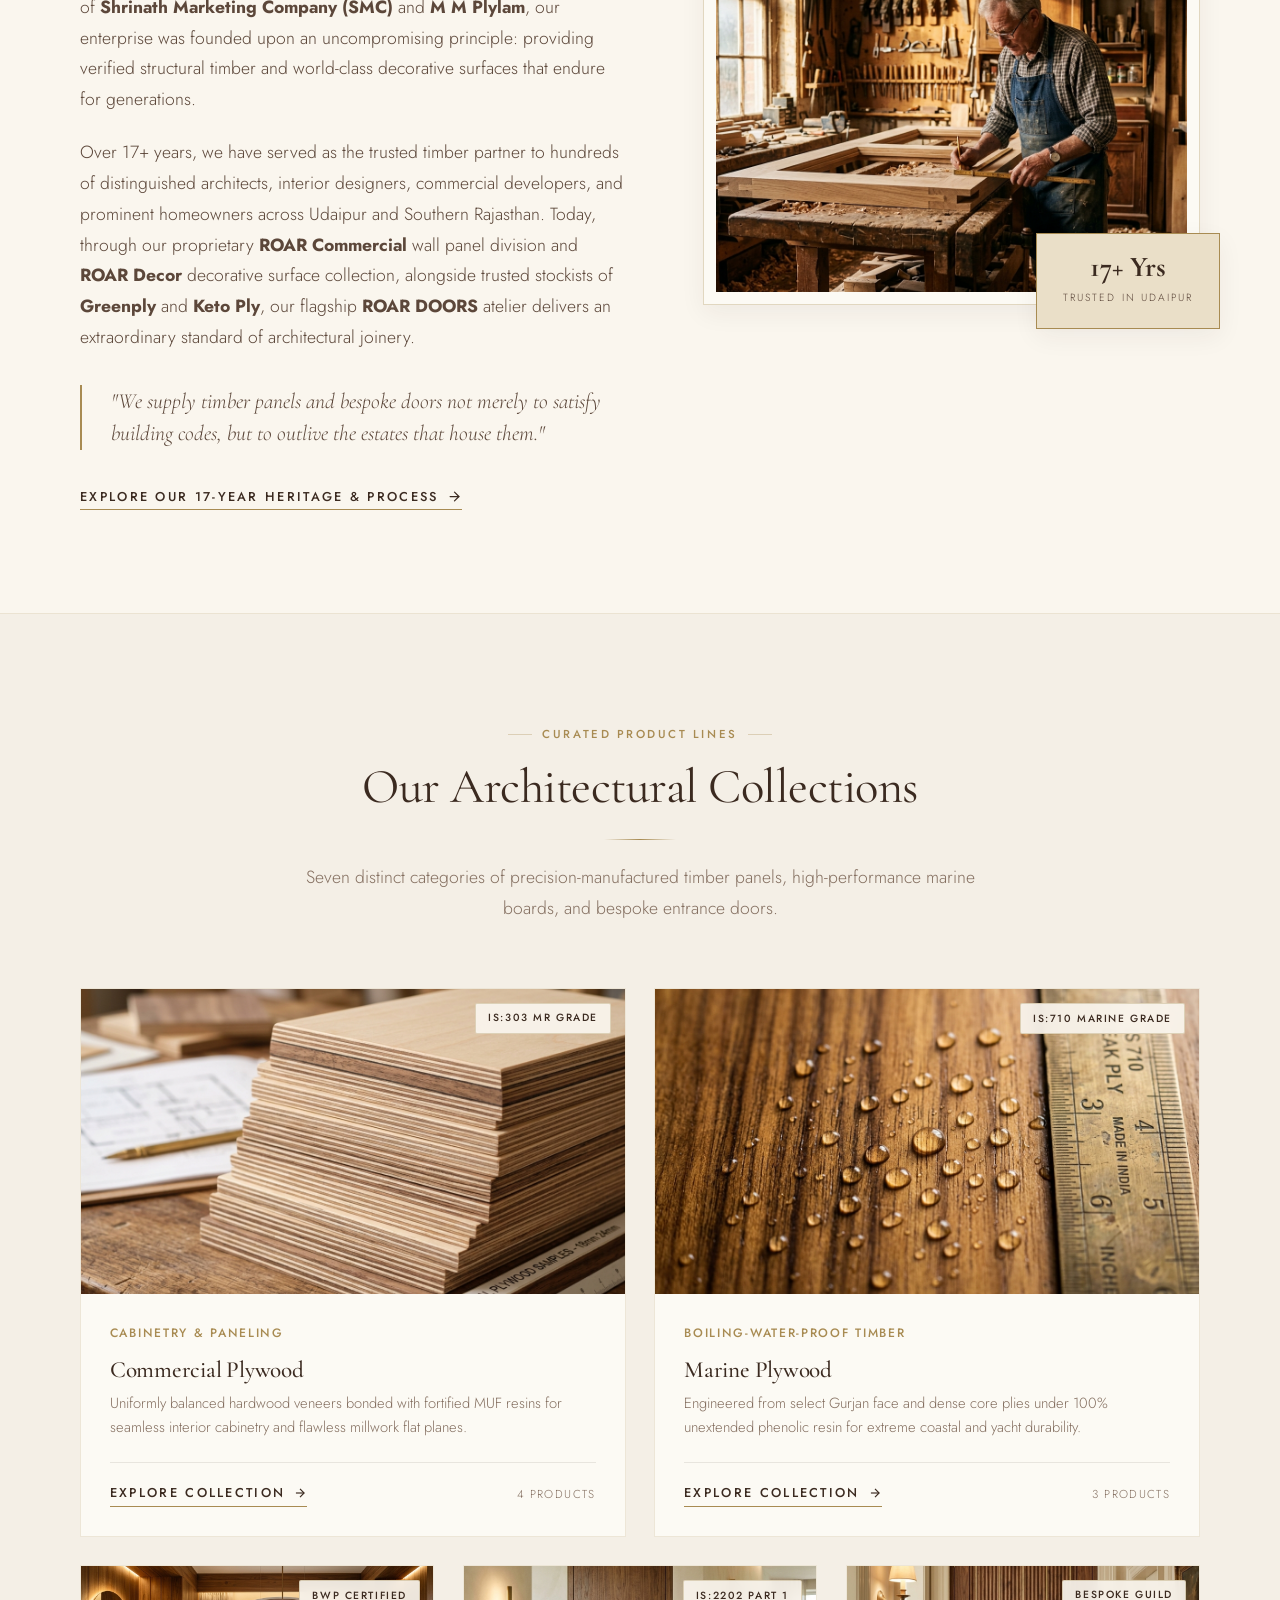
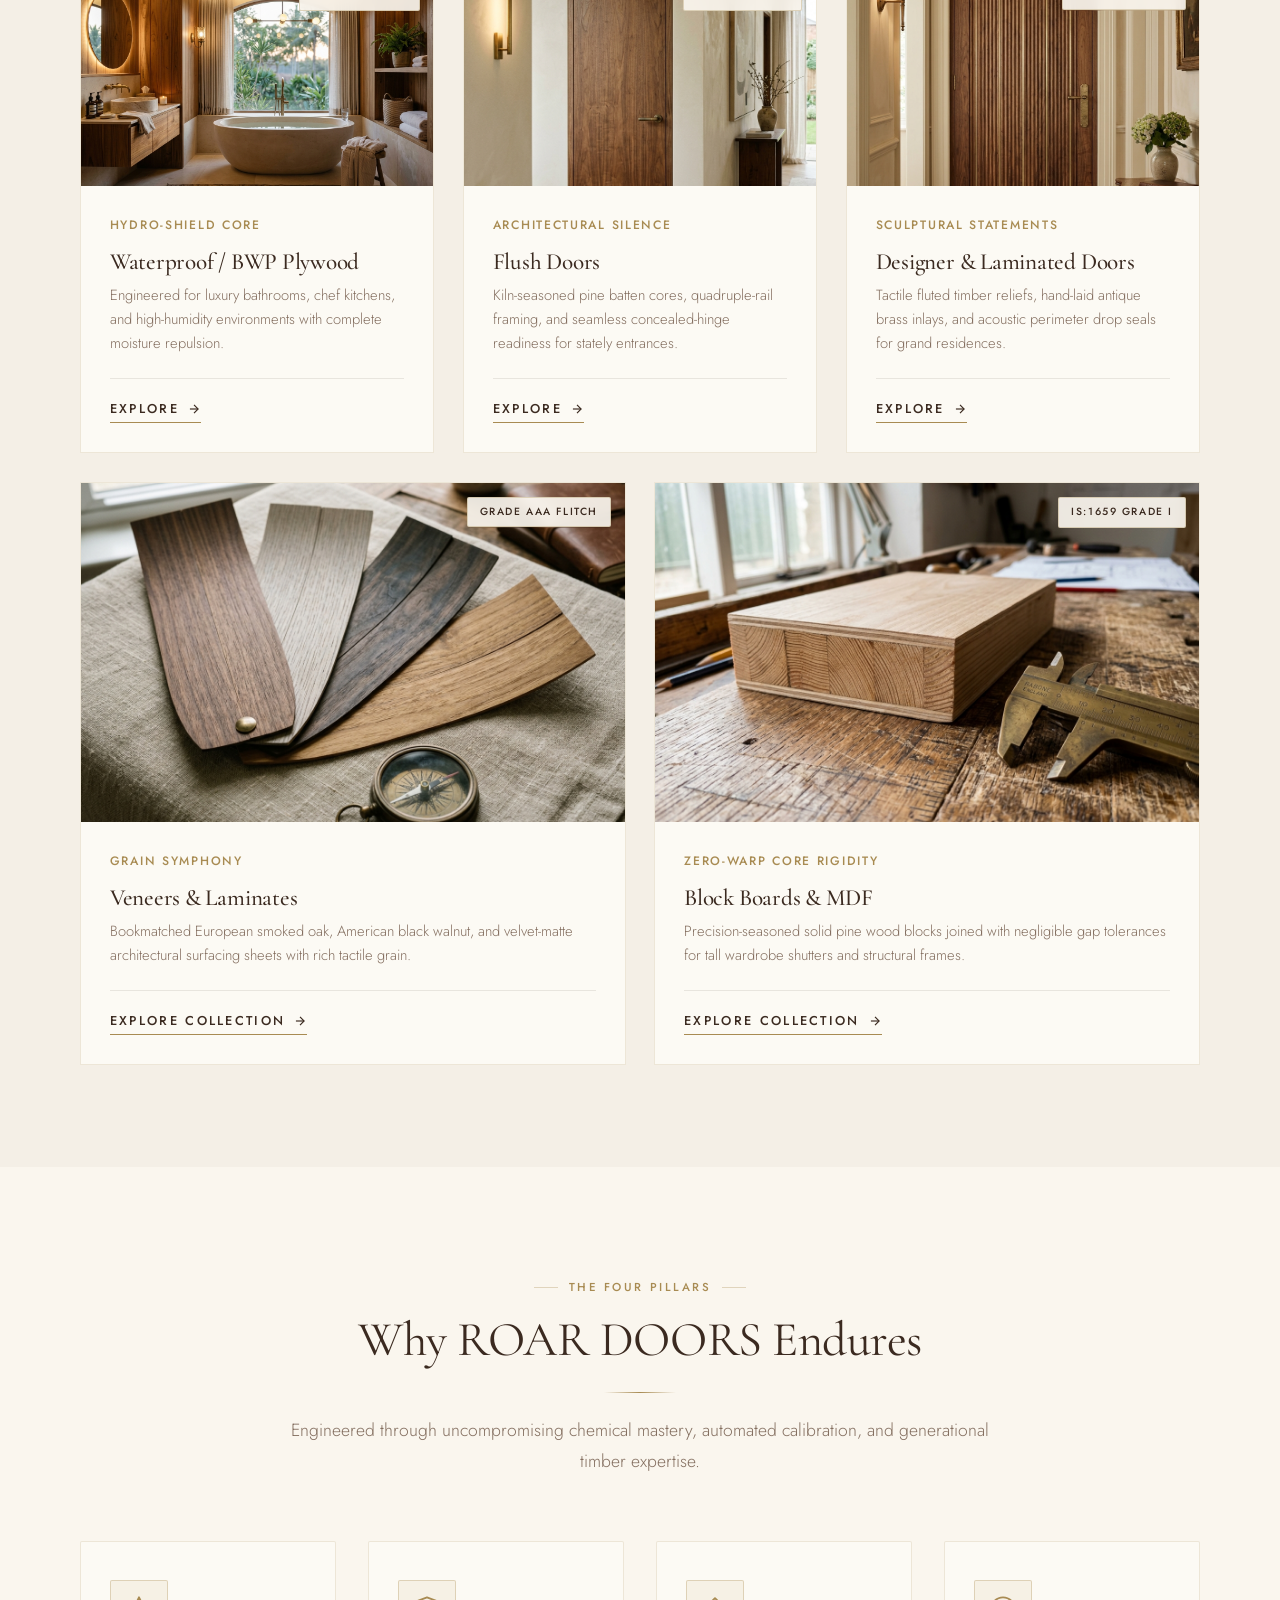
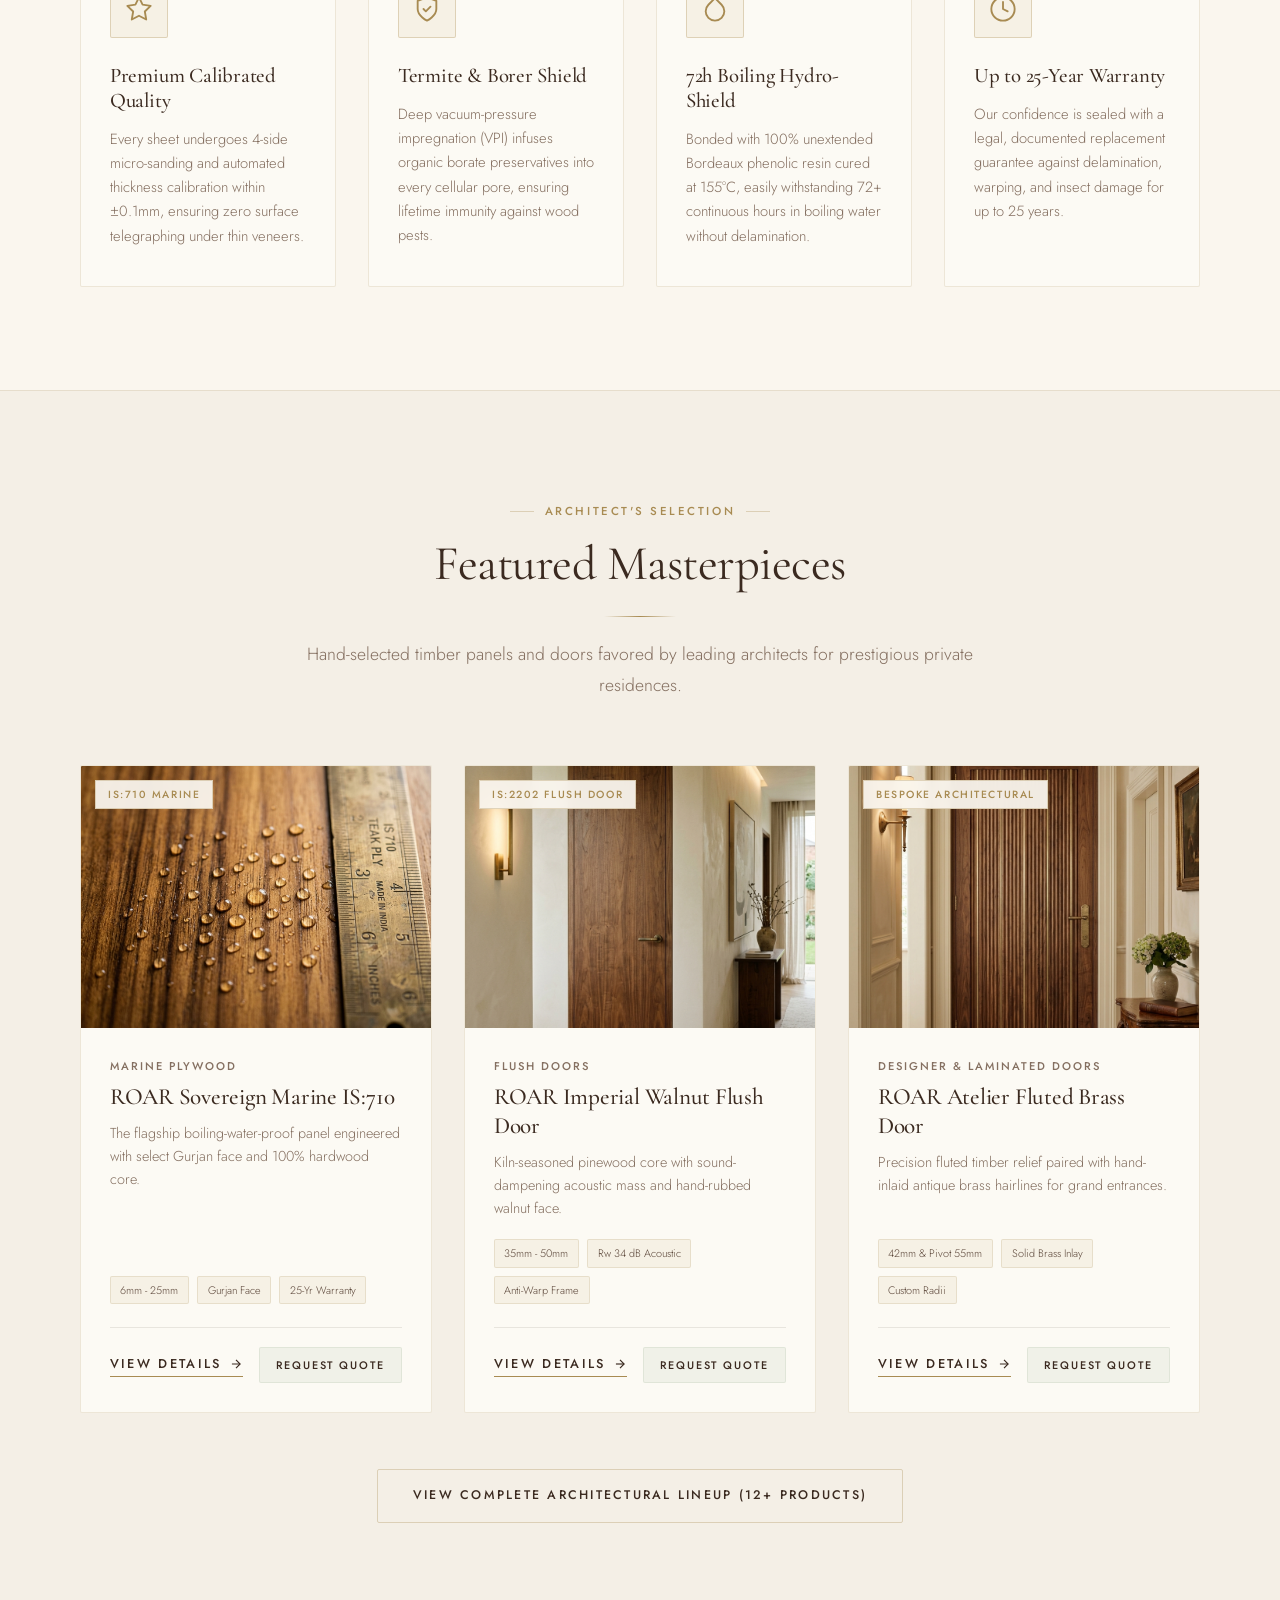
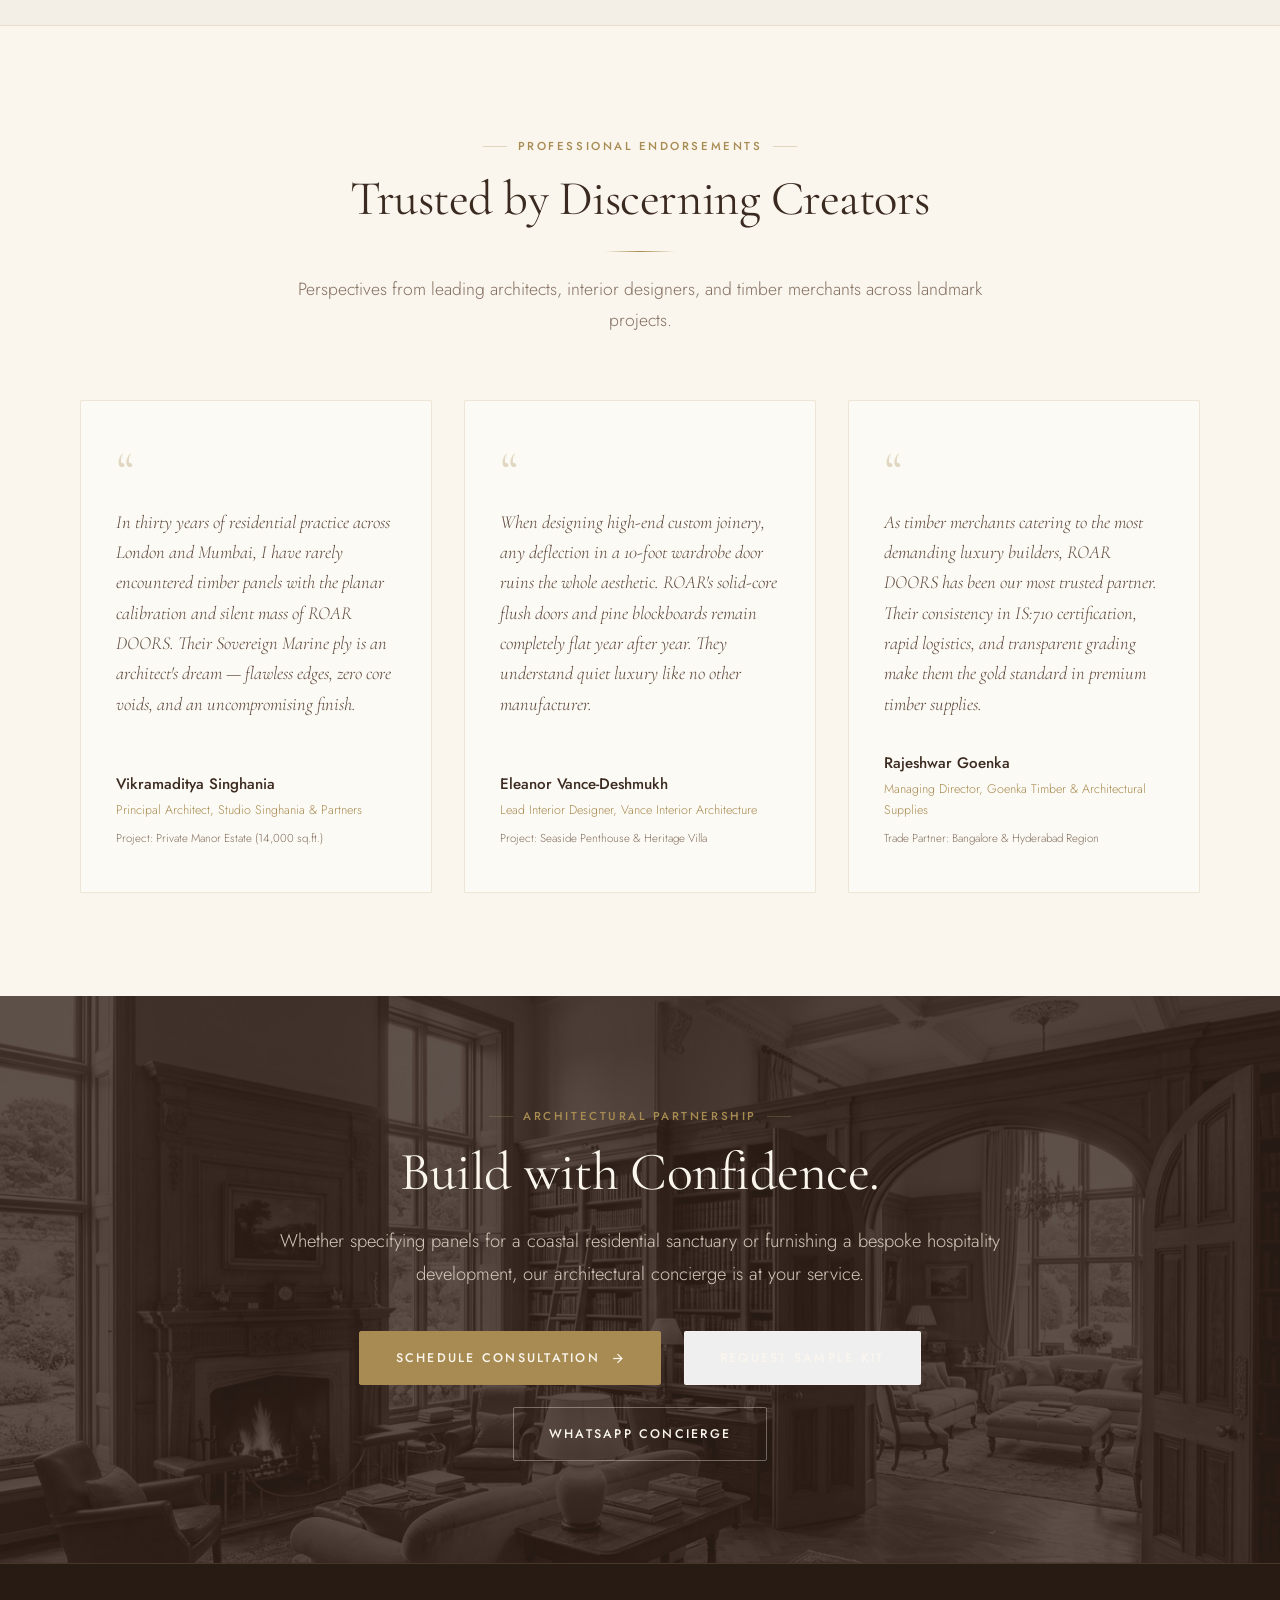
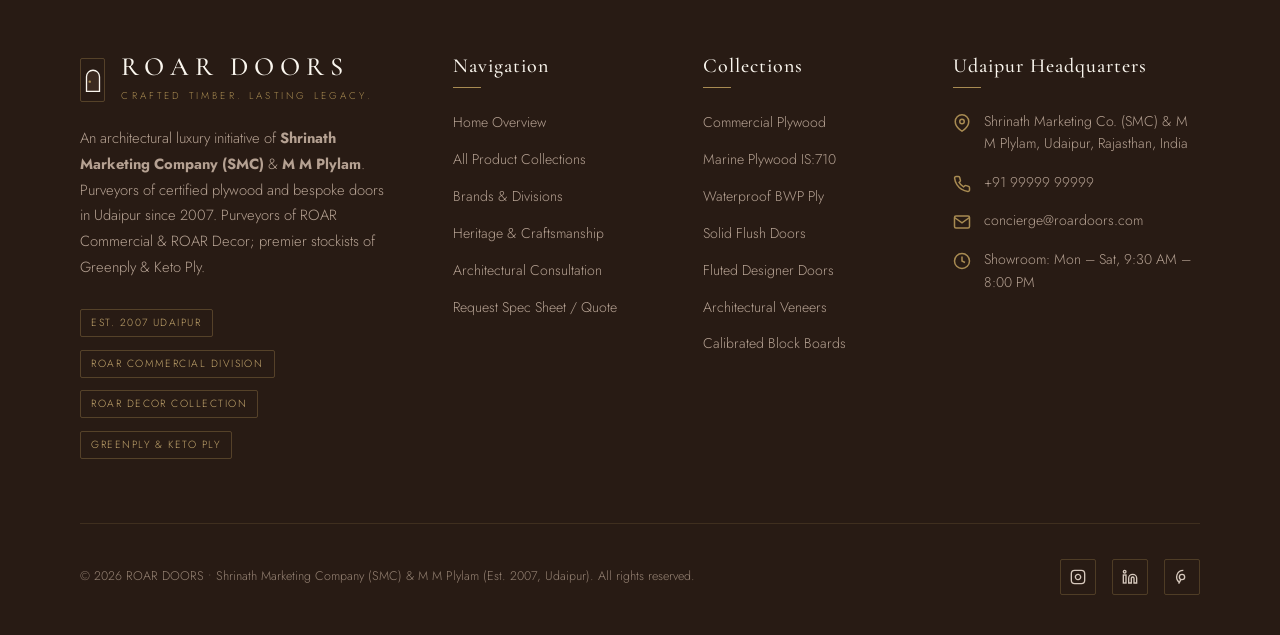
==== commit f1b696fb: "Update hero lead description with revised brand copy" ====
--- a/index.html
+++ b/index.html
@@ -123,7 +123,7 @@
             <em>a Grand Entrance.</em>
           </h1>
           <p class="hero-lead">
-            Since 2007, ROAR DOORS has been Udaipur’s destination for quality commercial plywood, specialist doors, and decorative finishes. Explore our range of Sunmica, laminates, louvers, and architectural surfaces, backed by trusted brands Greenply and Keto Ply.
+            Udaipur’s trusted destination for plywood, doors, and decorative surfaces since 2007. From commercial plywood and bespoke flush doors to Sunmica, laminates, and louvers, we bring structure and style under one roof. Premier stockists of Greenply and Keto Ply.
           </p>
 
           <div class="hero-cta-group">
